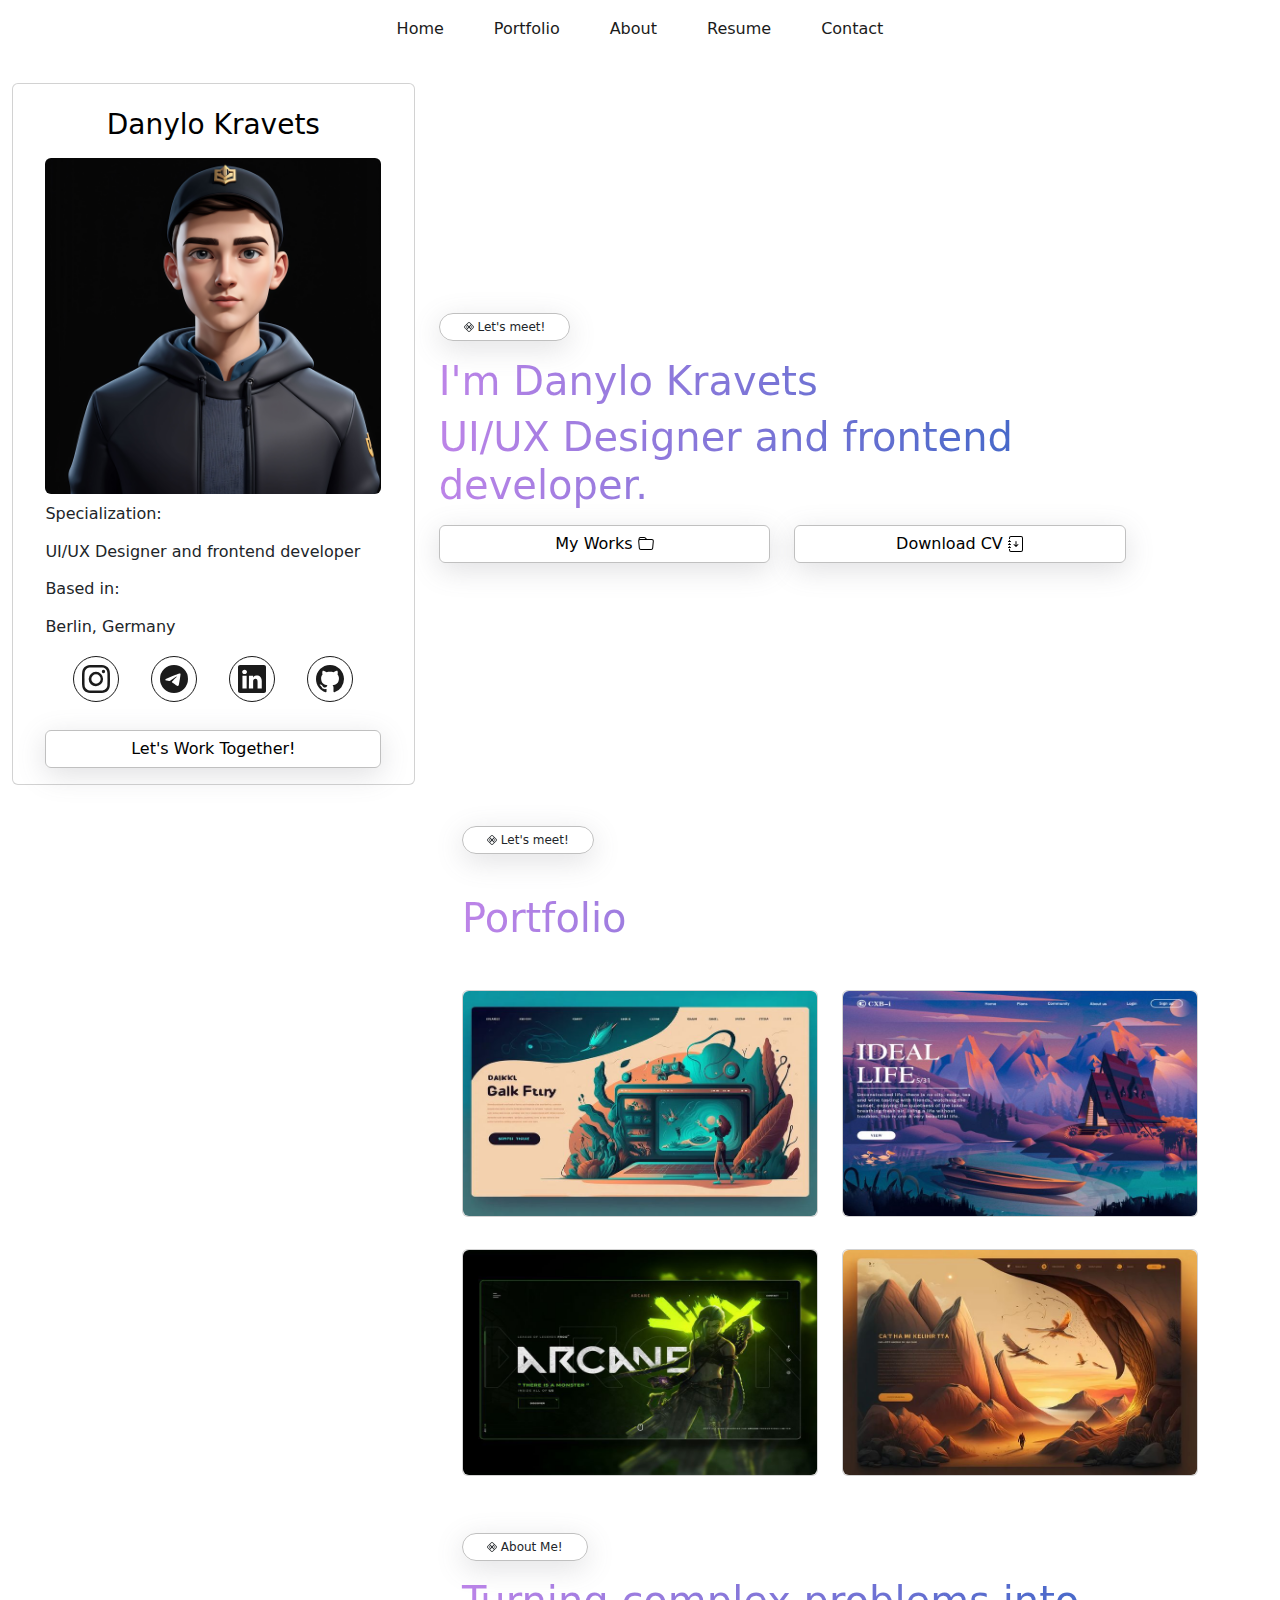
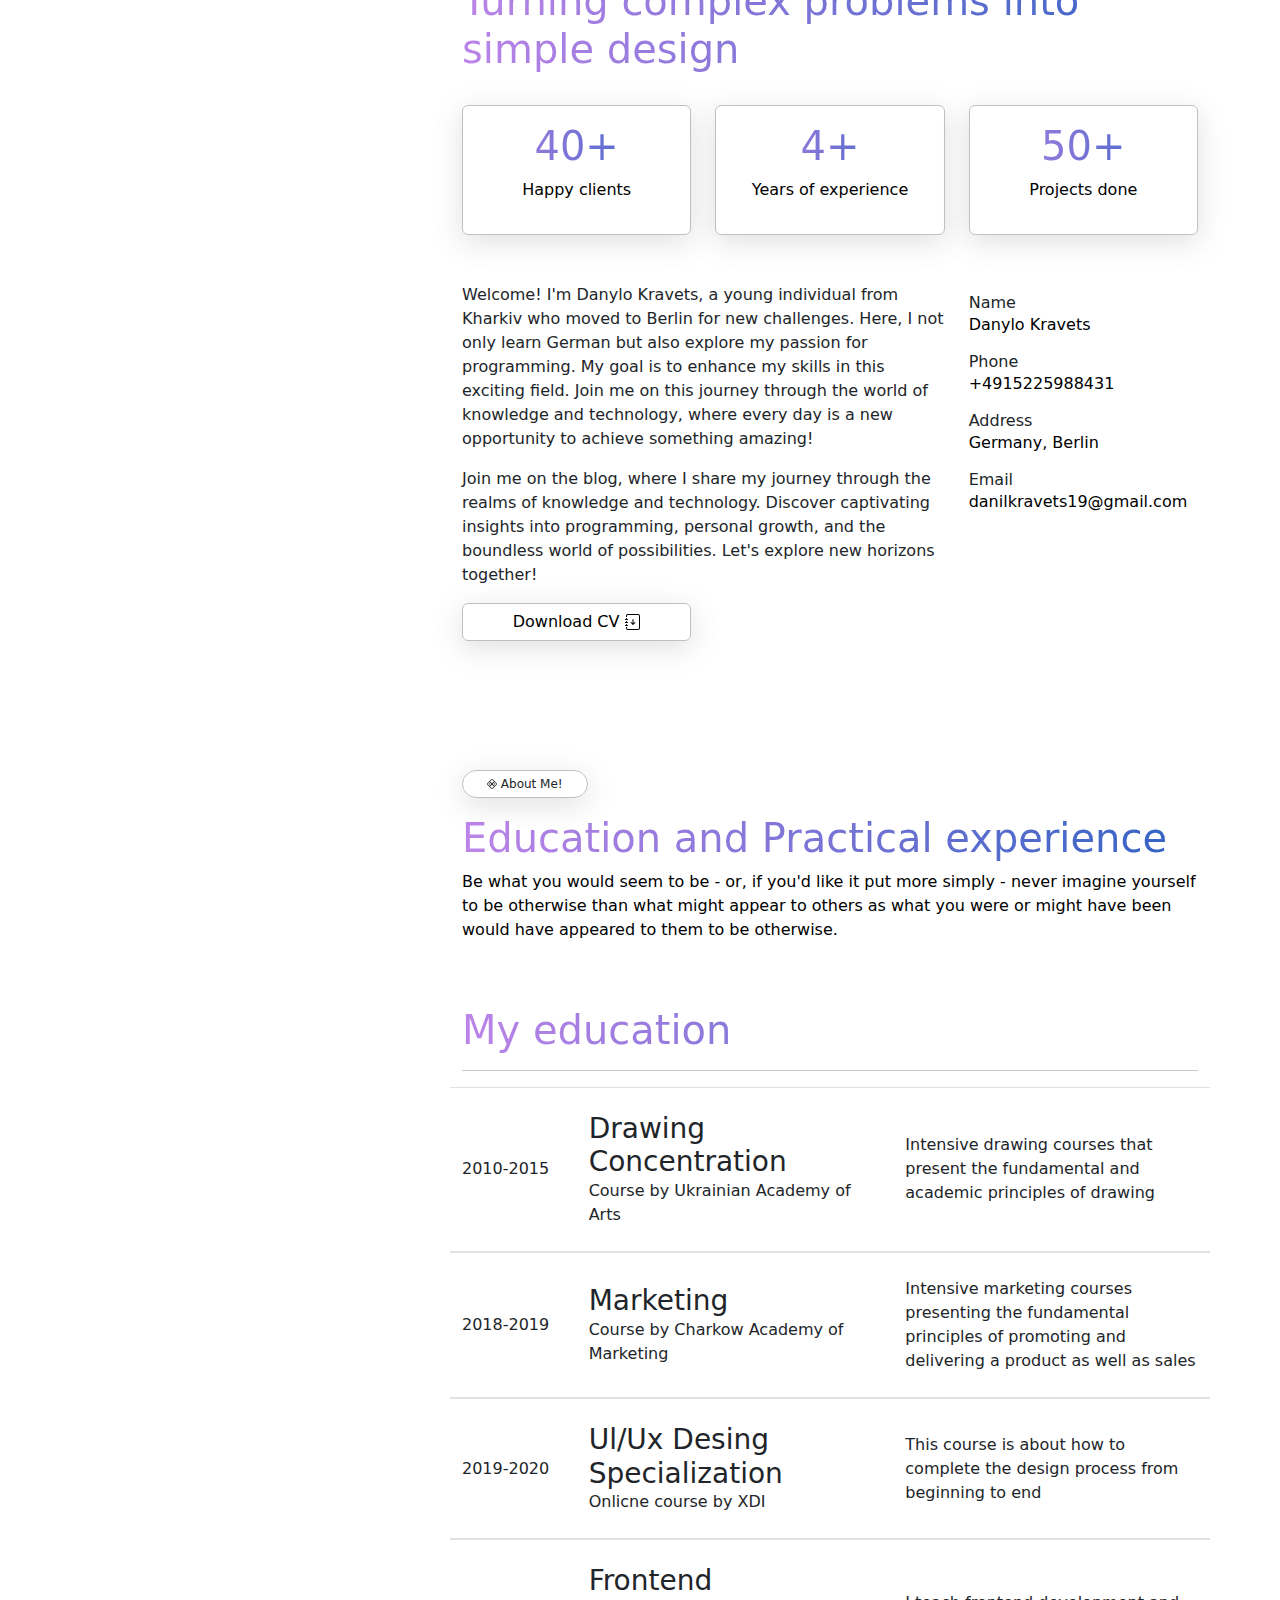
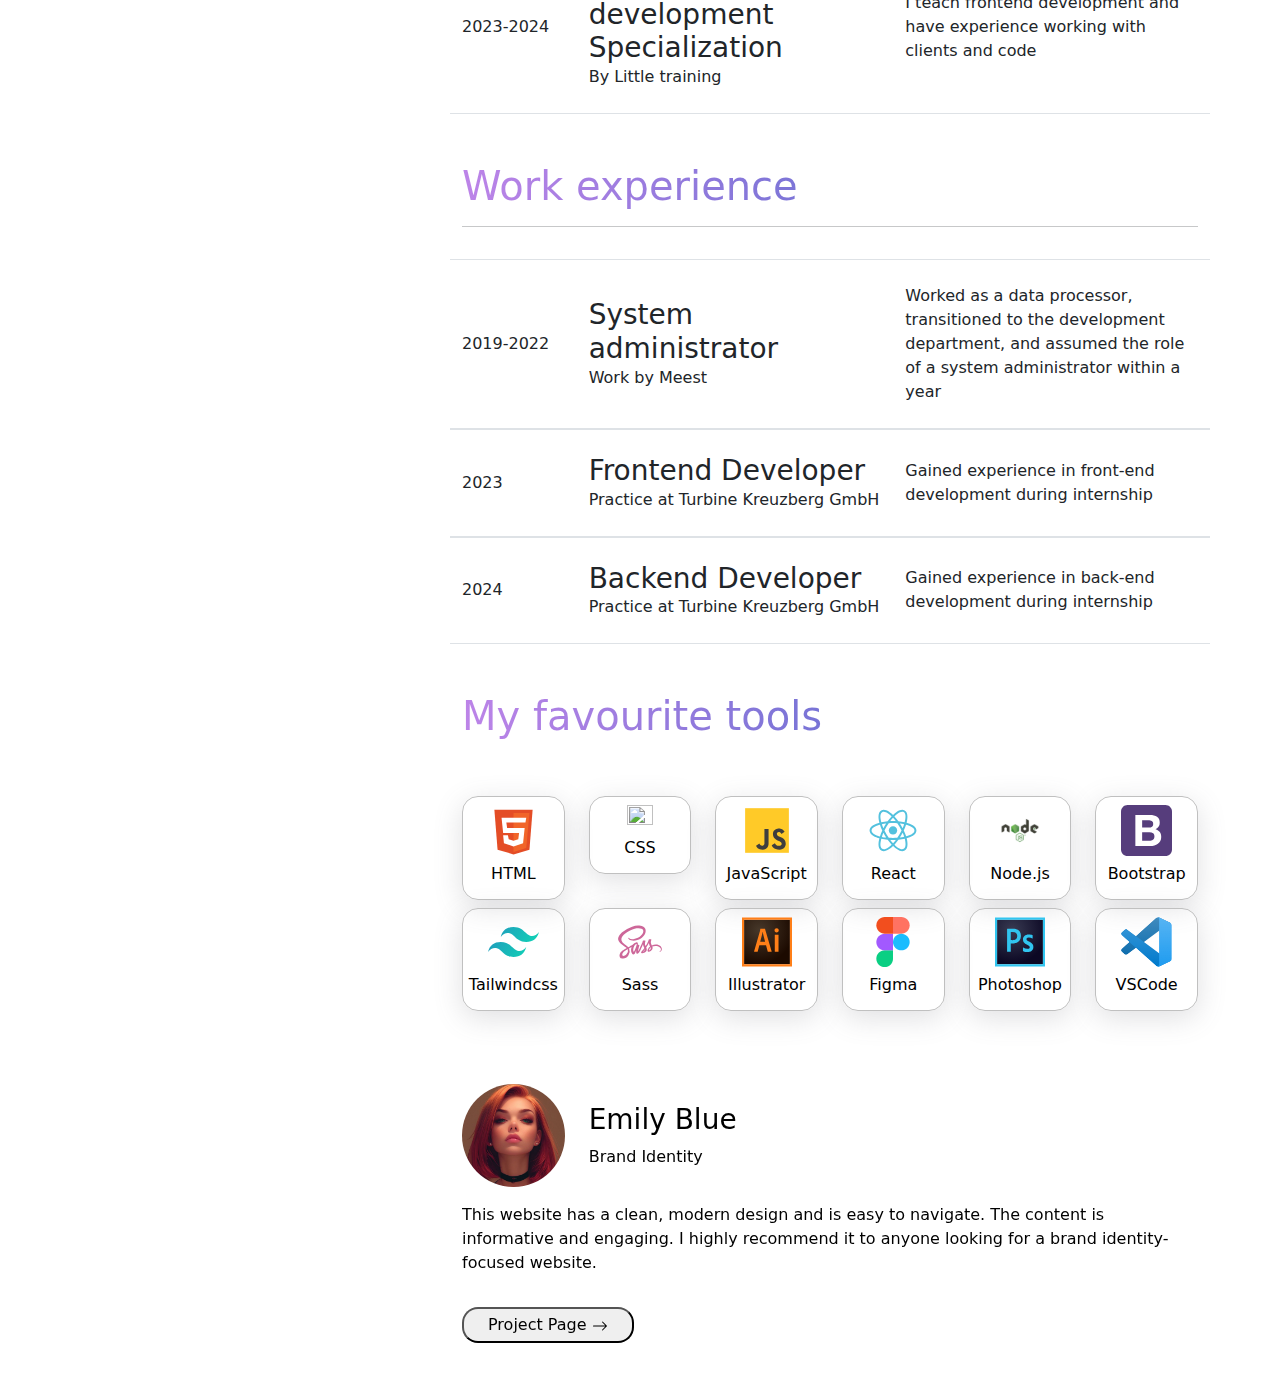
==== app/HTML/index.html @ 4490b318 "Create a comments" ====
<!DOCTYPE html>
<html lang="en">
  <head>
    <meta charset="UTF-8" />
    <meta name="viewport" content="width=device-width, initial-scale=1.0" />
    <!-- Bootstrap -->
    <link
      href="https://cdn.jsdelivr.net/npm/bootstrap@5.3.3/dist/css/bootstrap.min.css"
      rel="stylesheet"
      integrity="sha384-QWTKZyjpPEjISv5WaRU9OFeRpok6YctnYmDr5pNlyT2bRjXh0JMhjY6hW+ALEwIH"
      crossorigin="anonymous"
    />
    <!-- Style -->
    <link rel="stylesheet" href="../CSS/lightStyle.css" />
    <link rel="stylesheet" href="../CSS/index.css" />
    <title>Danil Kravets</title>
  </head>
  <body>
    <header class="header">
      <nav
        class="navbar navbar-expand-lg rounded"
        aria-label="Twelfth navbar example"
      >
        <div class="container-fluid">
          <button
            class="navbar-toggler"
            data-bs-toggle="collapse"
            data-bs-target="#navBarToggle"
            aria-expanded="false"
          >
            <span class="navbar-toggler-icon"></span>
          </button>

          <div
            class="collapse navbar-collapse justify-content-md-center"
            id="navBarToggle"
          >
            <ul class="navbar-nav">
              <li class="nav-item text-center mx-2 rounded-2 nav-items-style">
                <a class="nav-link mx-2" aria-current="page" href="#">Home</a>
              </li>
              <li class="nav-item text-center mx-2 rounded-2 nav-items-style">
                <a class="nav-link mx-2" aria-current="page" href="#"
                  >Portfolio</a
                >
              </li>
              <li class="nav-item text-center mx-2 rounded-2 nav-items-style">
                <a class="nav-link mx-2" aria-current="page" href="#">About </a>
              </li>
              <li class="nav-item text-center mx-2 rounded-2 nav-items-style">
                <a class="nav-link mx-2" aria-current="page" href="#">Resume</a>
              </li>
              <li class="nav-item text-center mx-2 rounded-2 nav-items-style">
                <a class="nav-link mx-2" aria-current="page" href="#"
                  >Contact</a
                >
              </li>
            </ul>
          </div>
        </div>
      </nav>
    </header>
    <main class="main">
      <section id="home" class="home">
        <div class="container-fluid">
          <div
            class="row justify-content-lg-end justify-content-md-center align-items-center"
          >
            <div class="col-lg-4 col-lg-4 col-sm-12">
              <!-- Card Info  -->
              <div class="card">
                <div class="card-body">
                  <div class="row justify-content-center">
                    <div class="col-10 my-2">
                      <h3 class="text-color text-center">Danylo Kravets</h3>
                    </div>
                  </div>
                  <div class="row justify-content-center">
                    <div class="col-11">
                      <img
                        src="/assets/img/my-avatar1.png"
                        class="img-fluid rounded-2"
                        alt=""
                      />
                    </div>
                  </div>
                  <div class="row justify-content-center my-2">
                    <div class="col-11">
                      <p class="text-start">Specialization:</p>
                      <h6 class="text-start">
                        UI/UX Designer and frontend developer
                      </h6>
                    </div>
                  </div>
                  <div class="row justify-content-center my-2">
                    <div class="col-11">
                      <p class="text-start">Based in:</p>
                      <h6 class="text-start">Berlin, Germany</h6>
                    </div>
                  </div>
                  <div class="row justify-content-center my-2">
                    <div class="col-11">
                      <!-- Icons links -->
                      <div class="row justify-content-evenly">
                        <form class="d-flex justify-content-evenly">
                          <a
                            href="#instagram"
                            class="icon-btn rounded-circle p-2 m-1"
                            ><svg
                              xmlns="http://www.w3.org/2000/svg"
                              width="28"
                              height="28"
                              fill=""
                              class="bi bi-instagram"
                              viewBox="0 0 16 16"
                            >
                              <path
                                d="M8 0C5.829 0 5.556.01 4.703.048 3.85.088 3.269.222 2.76.42a3.9 3.9 0 0 0-1.417.923A3.9 3.9 0 0 0 .42 2.76C.222 3.268.087 3.85.048 4.7.01 5.555 0 5.827 0 8.001c0 2.172.01 2.444.048 3.297.04.852.174 1.433.372 1.942.205.526.478.972.923 1.417.444.445.89.719 1.416.923.51.198 1.09.333 1.942.372C5.555 15.99 5.827 16 8 16s2.444-.01 3.298-.048c.851-.04 1.434-.174 1.943-.372a3.9 3.9 0 0 0 1.416-.923c.445-.445.718-.891.923-1.417.197-.509.332-1.09.372-1.942C15.99 10.445 16 10.173 16 8s-.01-2.445-.048-3.299c-.04-.851-.175-1.433-.372-1.941a3.9 3.9 0 0 0-.923-1.417A3.9 3.9 0 0 0 13.24.42c-.51-.198-1.092-.333-1.943-.372C10.443.01 10.172 0 7.998 0zm-.717 1.442h.718c2.136 0 2.389.007 3.232.046.78.035 1.204.166 1.486.275.373.145.64.319.92.599s.453.546.598.92c.11.281.24.705.275 1.485.039.843.047 1.096.047 3.231s-.008 2.389-.047 3.232c-.035.78-.166 1.203-.275 1.485a2.5 2.5 0 0 1-.599.919c-.28.28-.546.453-.92.598-.28.11-.704.24-1.485.276-.843.038-1.096.047-3.232.047s-2.39-.009-3.233-.047c-.78-.036-1.203-.166-1.485-.276a2.5 2.5 0 0 1-.92-.598 2.5 2.5 0 0 1-.6-.92c-.109-.281-.24-.705-.275-1.485-.038-.843-.046-1.096-.046-3.233s.008-2.388.046-3.231c.036-.78.166-1.204.276-1.486.145-.373.319-.64.599-.92s.546-.453.92-.598c.282-.11.705-.24 1.485-.276.738-.034 1.024-.044 2.515-.045zm4.988 1.328a.96.96 0 1 0 0 1.92.96.96 0 0 0 0-1.92m-4.27 1.122a4.109 4.109 0 1 0 0 8.217 4.109 4.109 0 0 0 0-8.217m0 1.441a2.667 2.667 0 1 1 0 5.334 2.667 2.667 0 0 1 0-5.334"
                              ></path></svg></a
                          ><a
                            href="#instagram"
                            class="icon-btn rounded-circle p-2 m-1"
                            ><svg
                              xmlns="http://www.w3.org/2000/svg"
                              width="28"
                              height="28"
                              fill=""
                              class="bi bi-telegram"
                              viewBox="0 0 16 16"
                            >
                              <path
                                d="M16 8A8 8 0 1 1 0 8a8 8 0 0 1 16 0M8.287 5.906q-1.168.486-4.666 2.01-.567.225-.595.442c-.03.243.275.339.69.47l.175.055c.408.133.958.288 1.243.294q.39.01.868-.32 3.269-2.206 3.374-2.23c.05-.012.12-.026.166.016s.042.12.037.141c-.03.129-1.227 1.241-1.846 1.817-.193.18-.33.307-.358.336a8 8 0 0 1-.188.186c-.38.366-.664.64.015 1.088.327.216.589.393.85.571.284.194.568.387.936.629q.14.092.27.187c.331.236.63.448.997.414.214-.02.435-.22.547-.82.265-1.417.786-4.486.906-5.751a1.4 1.4 0 0 0-.013-.315.34.34 0 0 0-.114-.217.53.53 0 0 0-.31-.093c-.3.005-.763.166-2.984 1.09"
                              ></path></svg></a
                          ><a
                            href="#instagram"
                            class="icon-btn rounded-circle p-2 m-1"
                            ><svg
                              xmlns="http://www.w3.org/2000/svg"
                              width="28"
                              height="28"
                              fill=""
                              class="bi bi-linkedin"
                              viewBox="0 0 16 16"
                            >
                              <path
                                d="M0 1.146C0 .513.526 0 1.175 0h13.65C15.474 0 16 .513 16 1.146v13.708c0 .633-.526 1.146-1.175 1.146H1.175C.526 16 0 15.487 0 14.854zm4.943 12.248V6.169H2.542v7.225zm-1.2-8.212c.837 0 1.358-.554 1.358-1.248-.015-.709-.52-1.248-1.342-1.248S2.4 3.226 2.4 3.934c0 .694.521 1.248 1.327 1.248zm4.908 8.212V9.359c0-.216.016-.432.08-.586.173-.431.568-.878 1.232-.878.869 0 1.216.662 1.216 1.634v3.865h2.401V9.25c0-2.22-1.184-3.252-2.764-3.252-1.274 0-1.845.7-2.165 1.193v.025h-.016l.016-.025V6.169h-2.4c.03.678 0 7.225 0 7.225z"
                              ></path></svg></a
                          ><a
                            href="#instagram"
                            class="icon-btn rounded-circle p-2 m-1"
                            ><svg
                              xmlns="http://www.w3.org/2000/svg"
                              width="28"
                              height="28"
                              fill=""
                              class="bi bi-github"
                              viewBox="0 0 16 16"
                            >
                              <path
                                d="M8 0C3.58 0 0 3.58 0 8c0 3.54 2.29 6.53 5.47 7.59.4.07.55-.17.55-.38 0-.19-.01-.82-.01-1.49-2.01.37-2.53-.49-2.69-.94-.09-.23-.48-.94-.82-1.13-.28-.15-.68-.52-.01-.53.63-.01 1.08.58 1.23.82.72 1.21 1.87.87 2.33.66.07-.52.28-.87.51-1.07-1.78-.2-3.64-.89-3.64-3.95 0-.87.31-1.59.82-2.15-.08-.2-.36-1.02.08-2.12 0 0 .67-.21 2.2.82.64-.18 1.32-.27 2-.27s1.36.09 2 .27c1.53-1.04 2.2-.82 2.2-.82.44 1.1.16 1.92.08 2.12.51.56.82 1.27.82 2.15 0 3.07-1.87 3.75-3.65 3.95.29.25.54.73.54 1.48 0 1.07-.01 1.93-.01 2.2 0 .21.15.46.55.38A8.01 8.01 0 0 0 16 8c0-4.42-3.58-8-8-8"
                              ></path>
                            </svg>
                          </a>
                        </form>
                      </div>
                    </div>
                  </div>
                  <div class="row justify-content-center mt-4">
                    <div class="col-11">
                      <button class="btn btn-style w-100">
                        Let's Work Together!
                      </button>
                    </div>
                  </div>
                </div>
              </div>
            </div>
            <div class="col-lg-8 col-md-8 col-sm-12 my-4">
              <div class="row justify-content-start">
                <div class="col-lg-3 col-md-5">
                  <button class="nav-button-content px-4 py-1 my-3 rounded-4">
                    <svg
                      xmlns="http://www.w3.org/2000/svg"
                      width="10"
                      height="10"
                      fill="currentColor"
                      class="bi bi-sign-railroad"
                      viewBox="0 0 16 16"
                    >
                      <path
                        d="M11.303 6.584h1.064c.592 0 .936.334.936.844a.79.79 0 0 1-.485.748l.536 1.074h-.59l-.467-.994h-.473v.994h-.521zm.521.414v.861h.46c.292 0 .474-.14.474-.421 0-.286-.188-.44-.467-.44zm-8.771-.414h1.064c.592 0 .936.334.936.844 0 .39-.242.654-.485.748l.536 1.074h-.59l-.467-.994h-.473v.994h-.521zm.521.414v.861h.46c.292 0 .474-.14.474-.421 0-.286-.188-.44-.467-.44z"
                      ></path>
                      <path
                        d="M6.95.435c.58-.58 1.52-.58 2.1 0l6.515 6.516c.58.58.58 1.519 0 2.098L9.05 15.565c-.58.58-1.519.58-2.098 0L.435 9.05a1.48 1.48 0 0 1 0-2.098zm1.4.7a.495.495 0 0 0-.7 0L4.923 3.861 8 6.939l3.078-3.077L8.35 1.134Zm3.788 3.788L9.061 8l3.077 3.078 2.728-2.728a.495.495 0 0 0 0-.7zm-1.06 7.215L8 9.061l-3.077 3.077 2.727 2.728a.495.495 0 0 0 .7 0zm-7.216-1.06L6.939 8 3.862 4.923 1.134 7.65a.495.495 0 0 0 0 .7z"
                      ></path>
                    </svg>
                    Let's meet!
                  </button>
                </div>
              </div>
              <!-- Text and button controller -->
              <div
                class="row justify-content-lg-start justify-content-md-end justify-content-sm-center"
              >
                <div class="col-10">
                  <h1 class="title-text">I'm Danylo Kravets</h1>
                  <h1 class="title-text">
                    UI/UX Designer and frontend developer.
                  </h1>
                </div>
              </div>
              <div
                class="row d-flex justify-content-lg-start justify-content-md-end justify-content-sm-center"
              >
                <div class="col-lg-5 col-md-6 col-sm-12 my-2">
                  <button class="btn btn-style w-100">
                    My Works
                    <svg
                      xmlns="http://www.w3.org/2000/svg"
                      width="16"
                      height="16"
                      fill="currentColor"
                      class="bi bi-folder"
                      viewBox="0 0 16 16"
                    >
                      <path
                        d="M.54 3.87.5 3a2 2 0 0 1 2-2h3.672a2 2 0 0 1 1.414.586l.828.828A2 2 0 0 0 9.828 3h3.982a2 2 0 0 1 1.992 2.181l-.637 7A2 2 0 0 1 13.174 14H2.826a2 2 0 0 1-1.991-1.819l-.637-7a2 2 0 0 1 .342-1.31zM2.19 4a1 1 0 0 0-.996 1.09l.637 7a1 1 0 0 0 .995.91h10.348a1 1 0 0 0 .995-.91l.637-7A1 1 0 0 0 13.81 4zm4.69-1.707A1 1 0 0 0 6.172 2H2.5a1 1 0 0 0-1 .981l.006.139q.323-.119.684-.12h5.396z"
                      />
                    </svg>
                  </button>
                </div>
                <div class="col-lg-5 col-md-6 col-sm-12 my-2">
                  <button class="btn btn-style w-100">
                    Download CV
                    <svg
                      xmlns="http://www.w3.org/2000/svg"
                      width="16"
                      height="16"
                      fill="currentColor"
                      class="bi bi-journal-arrow-down"
                      viewBox="0 0 16 16"
                    >
                      <path
                        fill-rule="evenodd"
                        d="M8 5a.5.5 0 0 1 .5.5v3.793l1.146-1.147a.5.5 0 0 1 .708.708l-2 2a.5.5 0 0 1-.708 0l-2-2a.5.5 0 1 1 .708-.708L7.5 9.293V5.5A.5.5 0 0 1 8 5"
                      />
                      <path
                        d="M3 0h10a2 2 0 0 1 2 2v12a2 2 0 0 1-2 2H3a2 2 0 0 1-2-2v-1h1v1a1 1 0 0 0 1 1h10a1 1 0 0 0 1-1V2a1 1 0 0 0-1-1H3a1 1 0 0 0-1 1v1H1V2a2 2 0 0 1 2-2"
                      />
                      <path
                        d="M1 5v-.5a.5.5 0 0 1 1 0V5h.5a.5.5 0 0 1 0 1h-2a.5.5 0 0 1 0-1zm0 3v-.5a.5.5 0 0 1 1 0V8h.5a.5.5 0 0 1 0 1h-2a.5.5 0 0 1 0-1zm0 3v-.5a.5.5 0 0 1 1 0v.5h.5a.5.5 0 0 1 0 1h-2a.5.5 0 0 1 0-1z"
                      />
                    </svg>
                  </button>
                </div>
              </div>
            </div>
          </div>
        </div>
      </section>
      <section class="portfolio">
        <div class="container">
          <div class="row my-4 justify-content-end">
            <div class="col-lg-8 col-md-12">
              <button class="nav-button-content px-4 py-1 my-3 rounded-4">
                <svg
                  xmlns="http://www.w3.org/2000/svg"
                  width="10"
                  height="10"
                  fill="currentColor"
                  class="bi bi-sign-railroad"
                  viewBox="0 0 16 16"
                >
                  <path
                    d="M11.303 6.584h1.064c.592 0 .936.334.936.844a.79.79 0 0 1-.485.748l.536 1.074h-.59l-.467-.994h-.473v.994h-.521zm.521.414v.861h.46c.292 0 .474-.14.474-.421 0-.286-.188-.44-.467-.44zm-8.771-.414h1.064c.592 0 .936.334.936.844 0 .39-.242.654-.485.748l.536 1.074h-.59l-.467-.994h-.473v.994h-.521zm.521.414v.861h.46c.292 0 .474-.14.474-.421 0-.286-.188-.44-.467-.44z"
                  ></path>
                  <path
                    d="M6.95.435c.58-.58 1.52-.58 2.1 0l6.515 6.516c.58.58.58 1.519 0 2.098L9.05 15.565c-.58.58-1.519.58-2.098 0L.435 9.05a1.48 1.48 0 0 1 0-2.098zm1.4.7a.495.495 0 0 0-.7 0L4.923 3.861 8 6.939l3.078-3.077L8.35 1.134Zm3.788 3.788L9.061 8l3.077 3.078 2.728-2.728a.495.495 0 0 0 0-.7zm-1.06 7.215L8 9.061l-3.077 3.077 2.727 2.728a.495.495 0 0 0 .7 0zm-7.216-1.06L6.939 8 3.862 4.923 1.134 7.65a.495.495 0 0 0 0 .7z"
                  ></path>
                </svg>
                Let's meet!
              </button>
            </div>
          </div>
          <div class="row my-4 justify-content-end">
            <div class="col-lg-8 col-md-12">
              <h1 class="title-text text-start">Portfolio</h1>
            </div>
          </div>
          <div class="row justify-content-lg-end justify-content-md-center">
            <div class="col-lg-8 col-md-12">
              <!-- JS Array  -->
              <div class="cardArray" id="cardArray">
                <div class="row"></div>
              </div>
            </div>
          </div>
        </div>
      </section>
      <section id="about" class="about">
        <div class="container">
          <div class="row justify-content-lg-end justify-content-md-center">
            <div class="col-lg-8 col-md-12">
              <div class="row justify-content-start">
                <div class="col-12">
                  <button class="nav-button-content px-4 py-1 my-3 rounded-4">
                    <svg
                      xmlns="http://www.w3.org/2000/svg"
                      width="10"
                      height="10"
                      fill="currentColor"
                      class="bi bi-sign-railroad"
                      viewBox="0 0 16 16"
                    >
                      <path
                        d="M11.303 6.584h1.064c.592 0 .936.334.936.844a.79.79 0 0 1-.485.748l.536 1.074h-.59l-.467-.994h-.473v.994h-.521zm.521.414v.861h.46c.292 0 .474-.14.474-.421 0-.286-.188-.44-.467-.44zm-8.771-.414h1.064c.592 0 .936.334.936.844 0 .39-.242.654-.485.748l.536 1.074h-.59l-.467-.994h-.473v.994h-.521zm.521.414v.861h.46c.292 0 .474-.14.474-.421 0-.286-.188-.44-.467-.44z"
                      ></path>
                      <path
                        d="M6.95.435c.58-.58 1.52-.58 2.1 0l6.515 6.516c.58.58.58 1.519 0 2.098L9.05 15.565c-.58.58-1.519.58-2.098 0L.435 9.05a1.48 1.48 0 0 1 0-2.098zm1.4.7a.495.495 0 0 0-.7 0L4.923 3.861 8 6.939l3.078-3.077L8.35 1.134Zm3.788 3.788L9.061 8l3.077 3.078 2.728-2.728a.495.495 0 0 0 0-.7zm-1.06 7.215L8 9.061l-3.077 3.077 2.727 2.728a.495.495 0 0 0 .7 0zm-7.216-1.06L6.939 8 3.862 4.923 1.134 7.65a.495.495 0 0 0 0 .7z"
                      ></path>
                    </svg>
                    About Me!
                  </button>
                </div>
              </div>
              <div class="row justify-content-start">
                <h1 class="title-text">
                  Turning complex problems into simple design
                </h1>
              </div>
              <div class="row align-items-center justify-content-around my-4">
                <div class="col-4">
                  <div class="btn-style text-center py-3 rounded-2">
                    <div class="row">
                      <div class="col-12">
                        <h1 class="title-text">40+</h1>
                      </div>
                    </div>
                    <div class="row">
                      <div class="col-12">
                        <p>Happy clients</p>
                      </div>
                    </div>
                  </div>
                </div>
                <div class="col-4">
                  <div class="btn-style text-center py-3 rounded-2">
                    <div class="row">
                      <div class="col-12">
                        <h1 class="title-text YearsOfExperience"></h1>
                      </div>
                    </div>
                    <div class="row">
                      <div class="col-12">
                        <p>Years of experience</p>
                      </div>
                    </div>
                  </div>
                </div>
                <div class="col-4">
                  <div class="btn-style text-center py-3 rounded-2">
                    <div class="row">
                      <div class="col-12">
                        <h1 class="title-text">50+</h1>
                      </div>
                    </div>
                    <div class="row">
                      <div class="col-12">
                        <p>Projects done</p>
                      </div>
                    </div>
                  </div>
                </div>
              </div>
              <div class="row justify-content-center align-items-start my-5">
                <div class="col-lg-8 col-md-11">
                  <p>
                    Welcome! I'm Danylo Kravets, a young individual from Kharkiv
                    who moved to Berlin for new challenges. Here, I not only
                    learn German but also explore my passion for programming. My
                    goal is to enhance my skills in this exciting field. Join me
                    on this journey through the world of knowledge and
                    technology, where every day is a new opportunity to achieve
                    something amazing!
                  </p>
                  <p>
                    Join me on the blog, where I share my journey through the
                    realms of knowledge and technology. Discover captivating
                    insights into programming, personal growth, and the
                    boundless world of possibilities. Let's explore new horizons
                    together!
                  </p>
                  <div class="row my-3">
                    <div class="col-lg-6 col-md-8 col-sm-10">
                      <button class="btn btn-style w-100">
                        Download CV
                        <svg
                          xmlns="http://www.w3.org/2000/svg"
                          width="16"
                          height="16"
                          fill="currentColor"
                          class="bi bi-journal-arrow-down"
                          viewBox="0 0 16 16"
                        >
                          <path
                            fill-rule="evenodd"
                            d="M8 5a.5.5 0 0 1 .5.5v3.793l1.146-1.147a.5.5 0 0 1 .708.708l-2 2a.5.5 0 0 1-.708 0l-2-2a.5.5 0 1 1 .708-.708L7.5 9.293V5.5A.5.5 0 0 1 8 5"
                          />
                          <path
                            d="M3 0h10a2 2 0 0 1 2 2v12a2 2 0 0 1-2 2H3a2 2 0 0 1-2-2v-1h1v1a1 1 0 0 0 1 1h10a1 1 0 0 0 1-1V2a1 1 0 0 0-1-1H3a1 1 0 0 0-1 1v1H1V2a2 2 0 0 1 2-2"
                          />
                          <path
                            d="M1 5v-.5a.5.5 0 0 1 1 0V5h.5a.5.5 0 0 1 0 1h-2a.5.5 0 0 1 0-1zm0 3v-.5a.5.5 0 0 1 1 0V8h.5a.5.5 0 0 1 0 1h-2a.5.5 0 0 1 0-1zm0 3v-.5a.5.5 0 0 1 1 0v.5h.5a.5.5 0 0 1 0 1h-2a.5.5 0 0 1 0-1z"
                          />
                        </svg>
                      </button>
                    </div>
                  </div>
                </div>
                <div class="col-lg-4 col-md-10">
                  <div
                    class="row justify-content-lg-start justify-content-md-center"
                  >
                    <div class="col-12">
                      <div id="aboutGetDate" class="aboutGetDate"></div>
                    </div>
                  </div>
                </div>
              </div>
            </div>
          </div>
        </div>
      </section>
      <section id="resume">
        <div class="container">
          <div class="row justify-content-lg-end justify-content-md-center">
            <div class="col-lg-8 col-md-8 col-sm-12 my-4">
              <div class="row">
                <div class="col-12">
                  <button class="nav-button-content px-4 py-1 my-3 rounded-4">
                    <svg
                      xmlns="http://www.w3.org/2000/svg"
                      width="10"
                      height="10"
                      fill="currentColor"
                      class="bi bi-sign-railroad"
                      viewBox="0 0 16 16"
                    >
                      <path
                        d="M11.303 6.584h1.064c.592 0 .936.334.936.844a.79.79 0 0 1-.485.748l.536 1.074h-.59l-.467-.994h-.473v.994h-.521zm.521.414v.861h.46c.292 0 .474-.14.474-.421 0-.286-.188-.44-.467-.44zm-8.771-.414h1.064c.592 0 .936.334.936.844 0 .39-.242.654-.485.748l.536 1.074h-.59l-.467-.994h-.473v.994h-.521zm.521.414v.861h.46c.292 0 .474-.14.474-.421 0-.286-.188-.44-.467-.44z"
                      ></path>
                      <path
                        d="M6.95.435c.58-.58 1.52-.58 2.1 0l6.515 6.516c.58.58.58 1.519 0 2.098L9.05 15.565c-.58.58-1.519.58-2.098 0L.435 9.05a1.48 1.48 0 0 1 0-2.098zm1.4.7a.495.495 0 0 0-.7 0L4.923 3.861 8 6.939l3.078-3.077L8.35 1.134Zm3.788 3.788L9.061 8l3.077 3.078 2.728-2.728a.495.495 0 0 0 0-.7zm-1.06 7.215L8 9.061l-3.077 3.077 2.727 2.728a.495.495 0 0 0 .7 0zm-7.216-1.06L6.939 8 3.862 4.923 1.134 7.65a.495.495 0 0 0 0 .7z"
                      ></path>
                    </svg>
                    About Me!
                  </button>
                </div>
              </div>
              <div class="row">
                <div class="col-12">
                  <h1 class="title-text">Education and Practical experience</h1>
                </div>
              </div>
              <div class="row">
                <div class="col-12">
                  <p class="text-color">
                    Be what you would seem to be - or, if you'd like it put more
                    simply - never imagine yourself to be otherwise than what
                    might appear to others as what you were or might have been
                    would have appeared to them to be otherwise.
                  </p>
                </div>
              </div>
              <div class="row mt-5">
                <div class="col-12">
                  <h1 class="title-text">My education</h1>
                  <hr />
                </div>
              </div>
              <div class="addEducation"></div>
              <div class="row mt-5 mb-3">
                <div class="col-12">
                  <h1 class="title-text">Work experience</h1>
                  <hr />
                </div>
              </div>
              <div class="addWorkExperience"></div>
              <div class="row my-5">
                <div class="col-12">
                  <h1 class="title-text">My favourite tools</h1>
                </div>
              </div>
              <div class="MyFavoriteTools">
                <div class="row justify-content-center d-flex"></div>
              </div>
            </div>
          </div>
        </div>
      </section>
      <section class="comments">
        <div class="container-lg container-fluid">
          <div class="row justify-content-lg-end justify-content-md-center">
            <div class="col-lg-8 col-md-12">
              <div
                id="carouselExampleSlidesOnly"
                class="carousel slide"
                data-bs-ride="carousel"
              >
                <div class="carousel-inner">
                  <div class="carousel-item active">
                    <div
                      class="row my-3 align-items-center justify-content-start"
                    >
                      <div class="col-md-2 col-4">
                        <img
                          src="/assets/img/ComentsFoto10.jpeg"
                          class="rounded-circle img-fluid"
                        />
                      </div>
                      <div class="col-md-10 col-8">
                        <h3 class="text-color">Emily Blue</h3>
                        <p class="text-color m-0">Brand Identity</p>
                      </div>
                    </div>
                    <div class="row my-3 justify-content-start">
                      <div class="col">
                        <p class="text-color">
                          This website has a clean, modern design and is easy to
                          navigate. The content is informative and engaging. I
                          highly recommend it to anyone looking for a brand
                          identity-focused website.
                        </p>
                      </div>
                    </div>
                    <div class="row my-3 justify-content-start">
                      <div class="col">
                        <button class="rounded-4 px-4 py-1">
                          Project Page
                          <svg
                            xmlns="http://www.w3.org/2000/svg"
                            width="16"
                            height="16"
                            fill="currentColor"
                            class="bi bi-arrow-right"
                            viewBox="0 0 16 16"
                          >
                            <path
                              fill-rule="evenodd"
                              d="M1 8a.5.5 0 0 1 .5-.5h11.793l-3.147-3.146a.5.5 0 0 1 .708-.708l4 4a.5.5 0 0 1 0 .708l-4 4a.5.5 0 0 1-.708-.708L13.293 8.5H1.5A.5.5 0 0 1 1 8"
                            ></path>
                          </svg>
                        </button>
                      </div>
                    </div>
                  </div>
                  <div class="carouserComments"></div>
                </div>
              </div>
            </div>
          </div>
        </div>
      </section>
    </main>
    <footer class="footer"></footer>

    <!-- Bootstrap JavaScript -->
    <script
      src="https://cdn.jsdelivr.net/npm/@popperjs/core@2.11.8/dist/umd/popper.min.js"
      integrity="sha384-I7E8VVD/ismYTF4hNIPjVp/Zjvgyol6VFvRkX/vR+Vc4jQkC+hVqc2pM8ODewa9r"
      crossorigin="anonymous"
    ></script>
    <script
      src="https://cdn.jsdelivr.net/npm/bootstrap@5.3.3/dist/js/bootstrap.min.js"
      integrity="sha384-0pUGZvbkm6XF6gxjEnlmuGrJXVbNuzT9qBBavbLwCsOGabYfZo0T0to5eqruptLy"
      crossorigin="anonymous"
    ></script>
    <!-- JavaScript -->
    <script src="../JS/comments.js"></script>
    <script src="../JS/tools.js"></script>
    <script src="../JS/about.js"></script>
    <script src="../JS/education.js"></script>
    <script src="../JS/projectsArray.js"></script>
    <script src="../JS/index.js"></script>
  </body>
</html>
---- app/CSS/lightStyle.css ----
:root {
  /* Navbar */
  --nav-color: #1b1b1b;
  --nav-color-hover: #c0c0c0;
  --nav-color-activ: #000000;
  --nav-border-hover: #c0c0c0;
  /* Text */
  --text-color: #000000;
  --grei-color: #c0c0c0;
  /* Icons */
  --icon-border-color-hover: #bd84e8;
  --fill-color-hover: #bd84e8;
  --icon-border-color: #1b1b1b;
  --fill-color: #1b1b1b;
  /* Button */
  --button-border-color: #c0c0c0;
  --button-border-color-hover: #1b1b1b;
  --button-background-hover: #1b1b1b;
  --button-text-color-hover: #fff;
}

.nav-items-style {
  background: inherit !important;
  border: 1px solid #fff;
}

.nav-items-style:hover {
  color: var(--nav-color-hover) !important;
  background: inherit !important;
  border: var(--nav-border-hover) 1px solid;
}

.nav-items-style a {
  color: var(--nav-color) !important;
  transition: all 0.15s ease-in-out;
}

.title-text {
  background: linear-gradient(90deg, #bd84e8, #3063c3);
  -webkit-background-clip: text;
  -webkit-text-fill-color: transparent;
}

.text-color {
  color: var(--text-color);
}

.icon-btn {
  border: 1px solid var(--icon-border-color);
  fill: var(--fill-color);
  transition: all 0.45s ease-in-out;
}

.icon-btn:hover {
  border: 1px solid var(--icon-border-color-hover);
  fill: var(--fill-color-hover);
}

.btn-style {
  background: inherit;
  color: var(--text-color);
  border: 1px solid var(--button-border-color);
  box-shadow: rgba(100, 100, 111, 0.2) 0px 7px 29px 0px;
  transition: all 0.5s linear;
}

.btn-style:hover {
  background: var(--button-background-hover);
  color: var(--button-text-color-hover);
  border: 1px solid var(--button-border-color-hover);
  box-shadow: rgba(100, 100, 111, 0.2) 0px 7px 29px 0px;
}

.nav-button-content {
  background-color: initial;
  font-size: 12px;
  border: 1px solid #c0c0c0;
  box-shadow: rgba(100, 100, 111, 0.2) 0px 7px 29px 0px;
  color: var(--color) !important;
}

.projects-img-w {
  height: 225px;
}
---- app/CSS/index.css ----
section {
  margin: 25px 0;
}
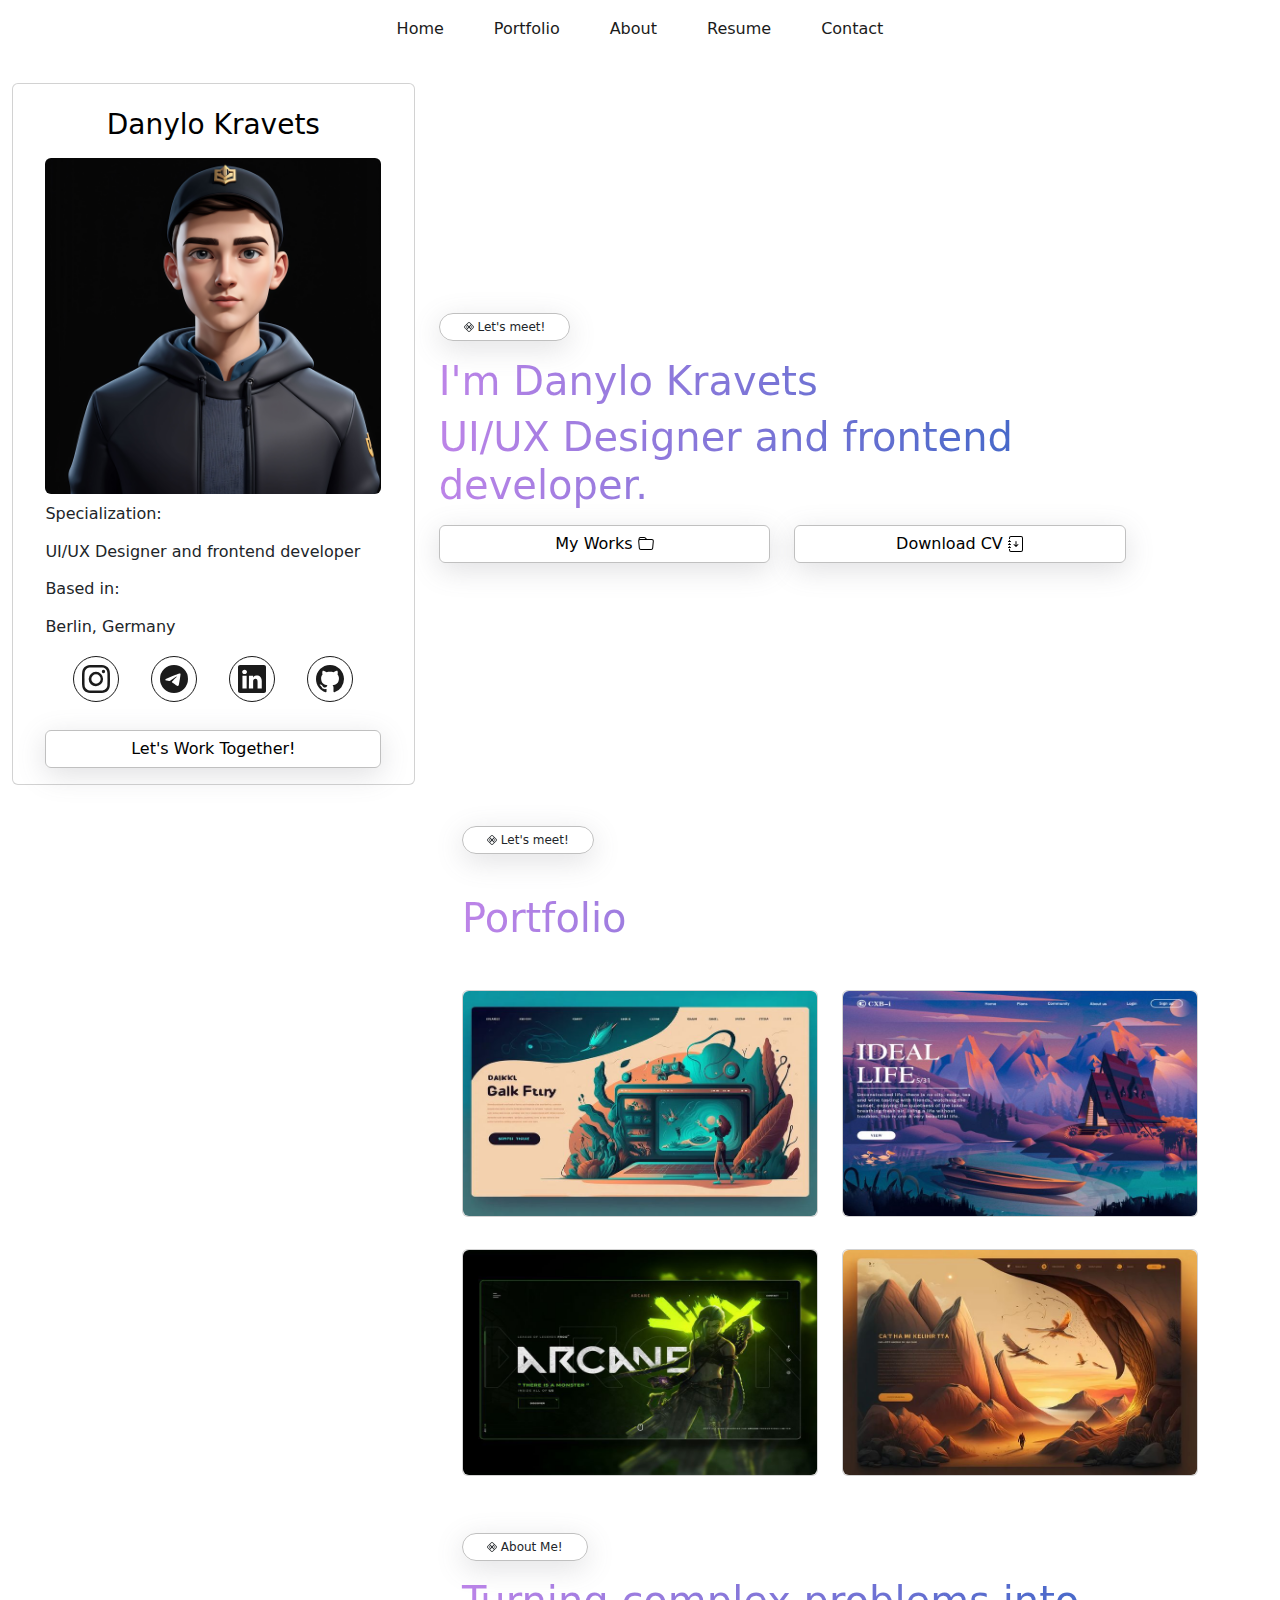
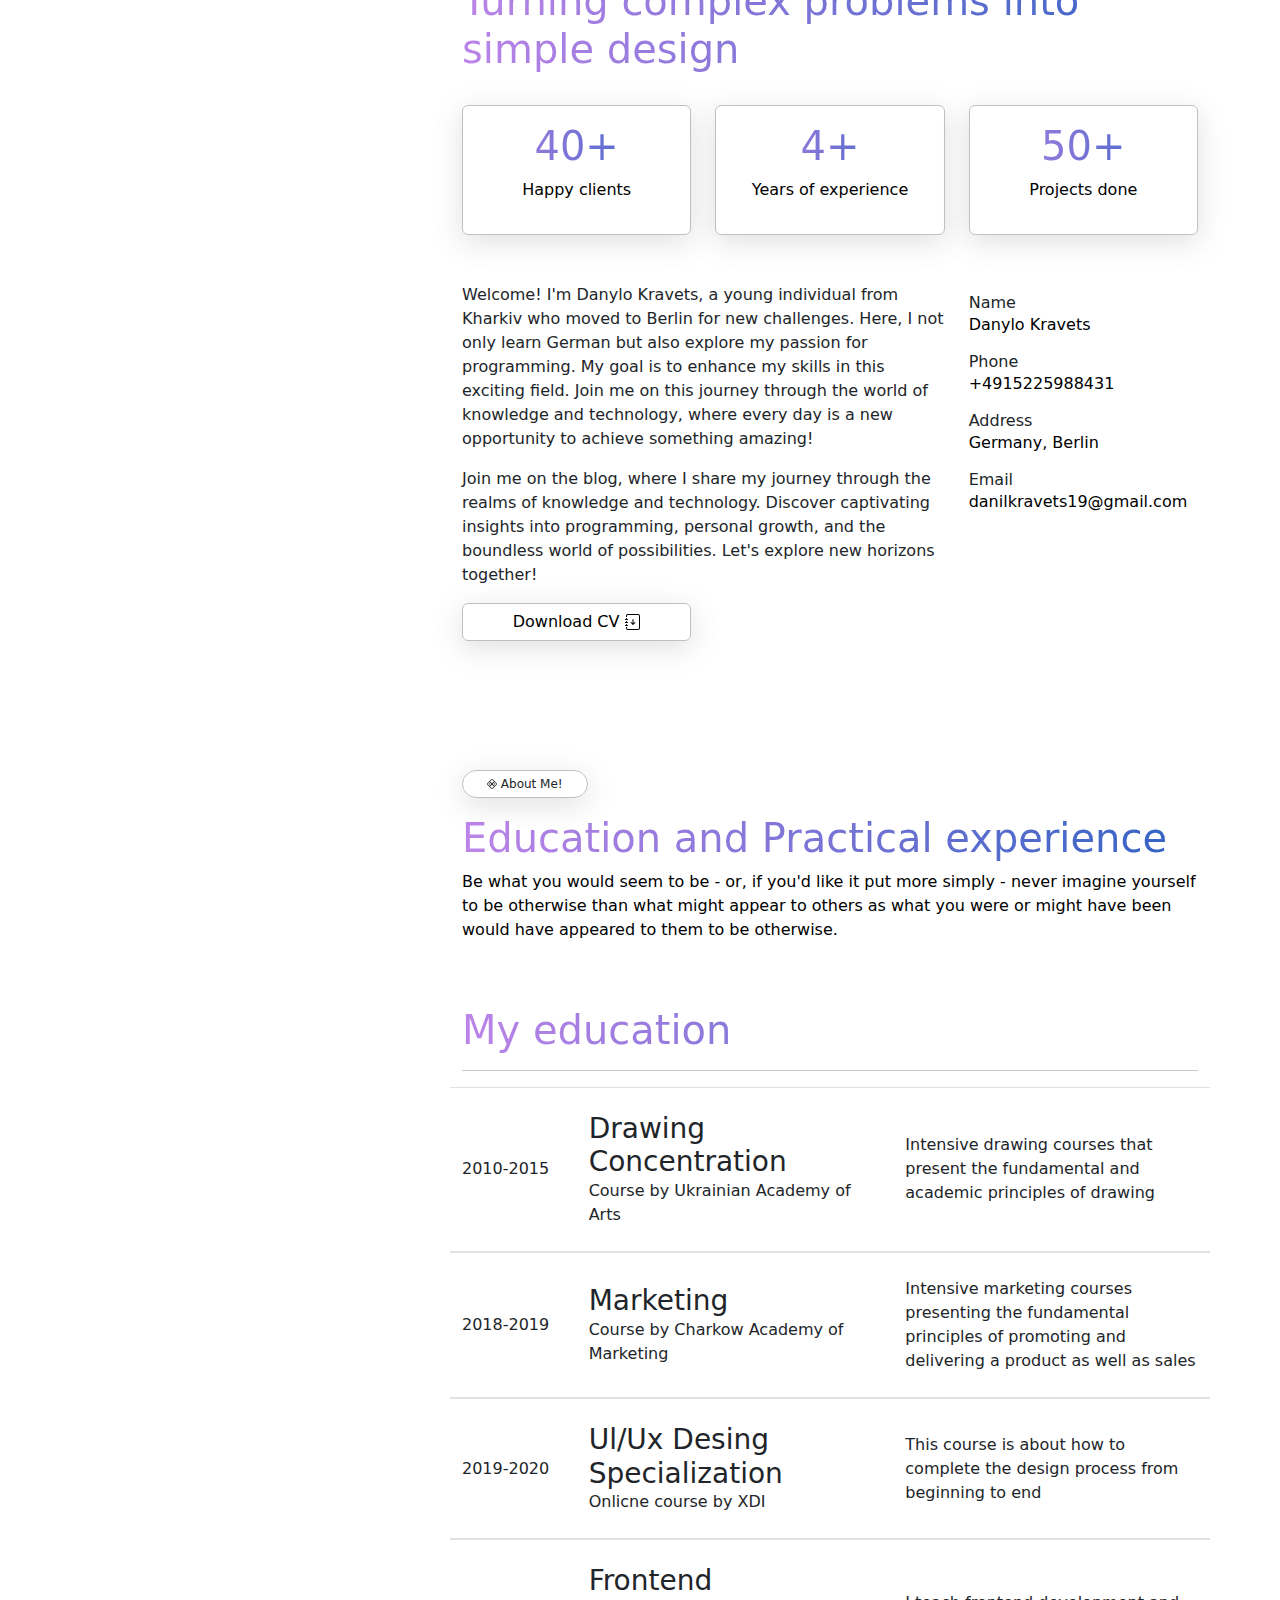
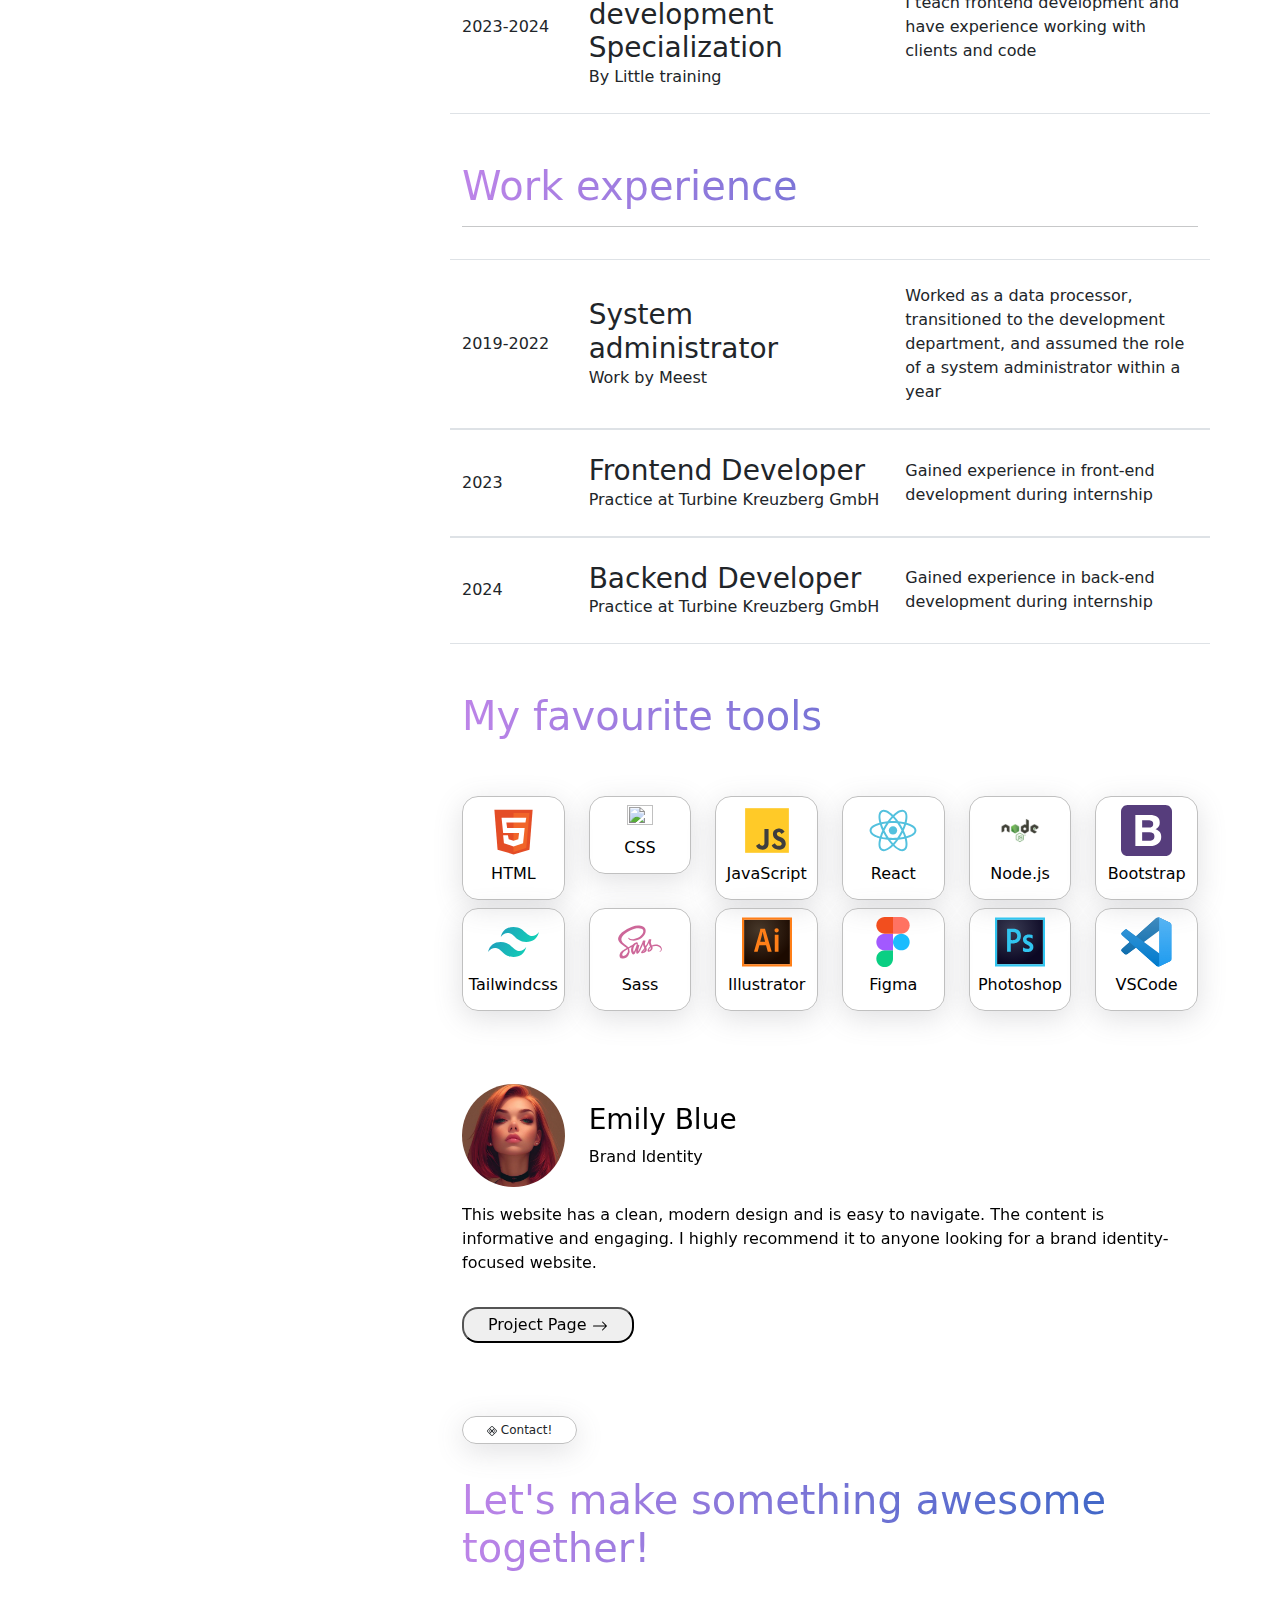
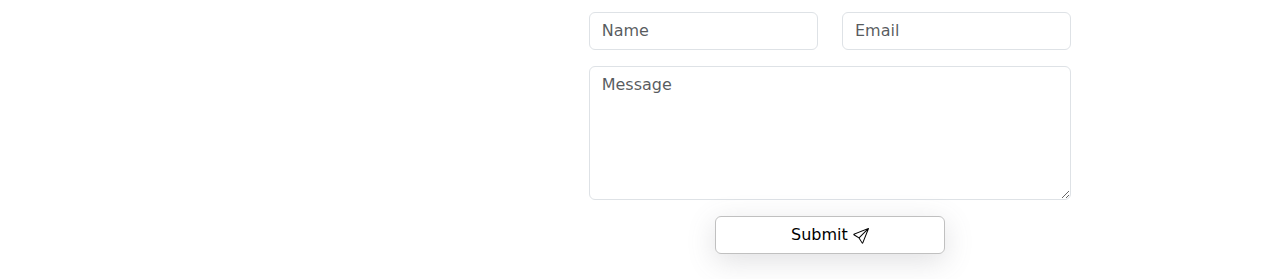
==== commit 46e92d1d: "Create a contact" ====
--- a/app/HTML/index.html
+++ b/app/HTML/index.html
@@ -561,6 +561,93 @@
           </div>
         </div>
       </section>
+      <section id="contact">
+        <div class="container">
+          <div class="row justify-content-lg-end justify-content-md-center">
+            <div class="col-lg-8 col-md-10 col-11">
+              <div class="row my-3">
+                <div class="col">
+                  <button class="nav-button-content px-4 py-1 my-3 rounded-4">
+                    <svg
+                      xmlns="http://www.w3.org/2000/svg"
+                      width="10"
+                      height="10"
+                      fill="currentColor"
+                      class="bi bi-sign-railroad"
+                      viewBox="0 0 16 16"
+                    >
+                      <path
+                        d="M11.303 6.584h1.064c.592 0 .936.334.936.844a.79.79 0 0 1-.485.748l.536 1.074h-.59l-.467-.994h-.473v.994h-.521zm.521.414v.861h.46c.292 0 .474-.14.474-.421 0-.286-.188-.44-.467-.44zm-8.771-.414h1.064c.592 0 .936.334.936.844 0 .39-.242.654-.485.748l.536 1.074h-.59l-.467-.994h-.473v.994h-.521zm.521.414v.861h.46c.292 0 .474-.14.474-.421 0-.286-.188-.44-.467-.44z"
+                      ></path>
+                      <path
+                        d="M6.95.435c.58-.58 1.52-.58 2.1 0l6.515 6.516c.58.58.58 1.519 0 2.098L9.05 15.565c-.58.58-1.519.58-2.098 0L.435 9.05a1.48 1.48 0 0 1 0-2.098zm1.4.7a.495.495 0 0 0-.7 0L4.923 3.861 8 6.939l3.078-3.077L8.35 1.134Zm3.788 3.788L9.061 8l3.077 3.078 2.728-2.728a.495.495 0 0 0 0-.7zm-1.06 7.215L8 9.061l-3.077 3.077 2.727 2.728a.495.495 0 0 0 .7 0zm-7.216-1.06L6.939 8 3.862 4.923 1.134 7.65a.495.495 0 0 0 0 .7z"
+                      ></path>
+                    </svg>
+                    Contact!
+                  </button>
+                </div>
+              </div>
+              <div class="row my-3">
+                <div class="col-12">
+                  <h1 class="title-text">
+                    Let's make something awesome together!
+                  </h1>
+                </div>
+              </div>
+              <div class="row justify-content-center">
+                <div class="col-lg-8 col-md-10 col-sm-11">
+                  <form action="#" method="post">
+                    <div class="row my-3">
+                      <div class="col-6">
+                        <input
+                          type="text"
+                          class="w-100 form-control"
+                          placeholder="Name"
+                        />
+                      </div>
+                      <div class="col-6">
+                        <input
+                          type="email"
+                          class="w-100 form-control"
+                          placeholder="Email"
+                        />
+                      </div>
+                    </div>
+                    <div class="row my-3">
+                      <div class="col-12">
+                        <textarea
+                          class="w-100 form-control"
+                          rows="5"
+                          placeholder="Message"
+                        ></textarea>
+                      </div>
+                    </div>
+                    <div class="row justify-content-center">
+                      <div class="col-lg-6 col-md-8 col-10">
+                        <button type="submit" class="btn w-100 btn-style">
+                          Submit
+                          <svg
+                            xmlns="http://www.w3.org/2000/svg"
+                            width="16"
+                            height="16"
+                            fill="currentColor"
+                            class="bi bi-send"
+                            viewBox="0 0 16 16"
+                          >
+                            <path
+                              d="M15.854.146a.5.5 0 0 1 .11.54l-5.819 14.547a.75.75 0 0 1-1.329.124l-3.178-4.995L.643 7.184a.75.75 0 0 1 .124-1.33L15.314.037a.5.5 0 0 1 .54.11ZM6.636 10.07l2.761 4.338L14.13 2.576zm6.787-8.201L1.591 6.602l4.339 2.76z"
+                            />
+                          </svg>
+                        </button>
+                      </div>
+                    </div>
+                  </form>
+                </div>
+              </div>
+            </div>
+          </div>
+        </div>
+      </section>
     </main>
     <footer class="footer"></footer>
 
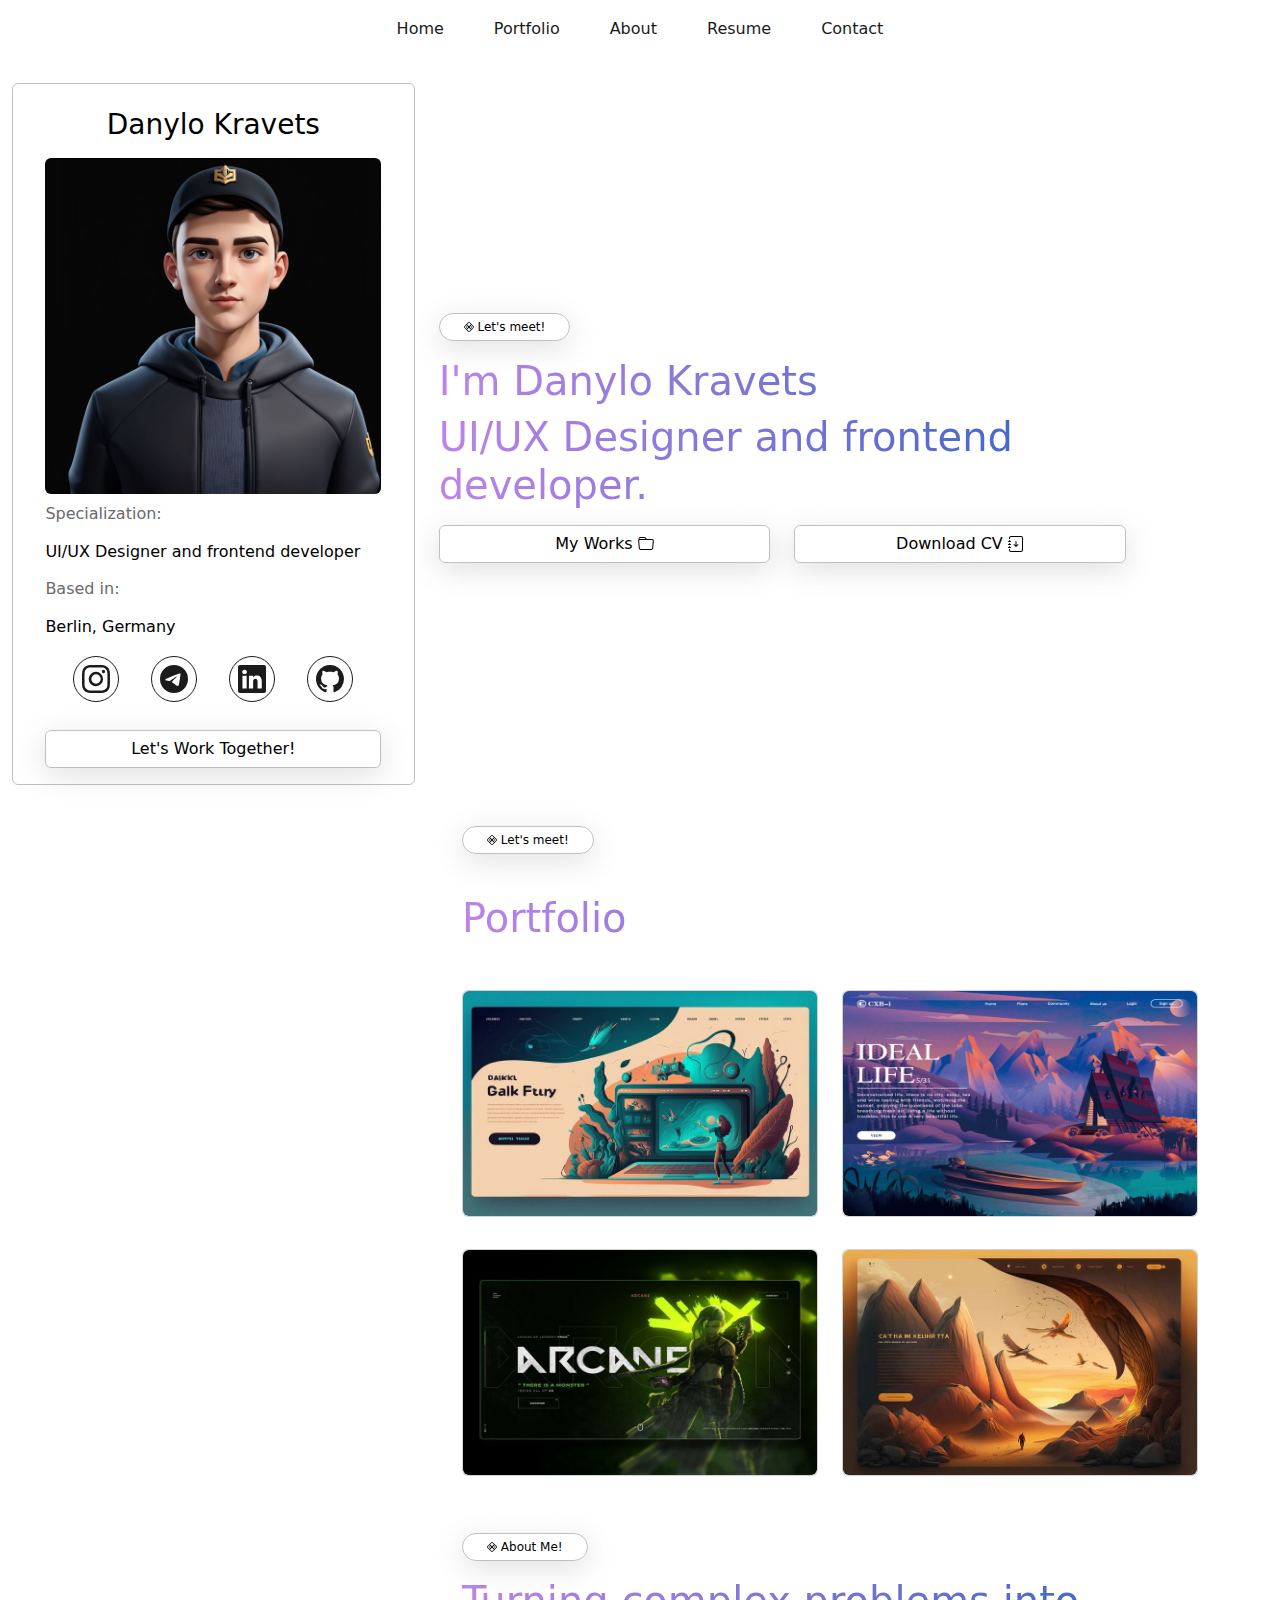
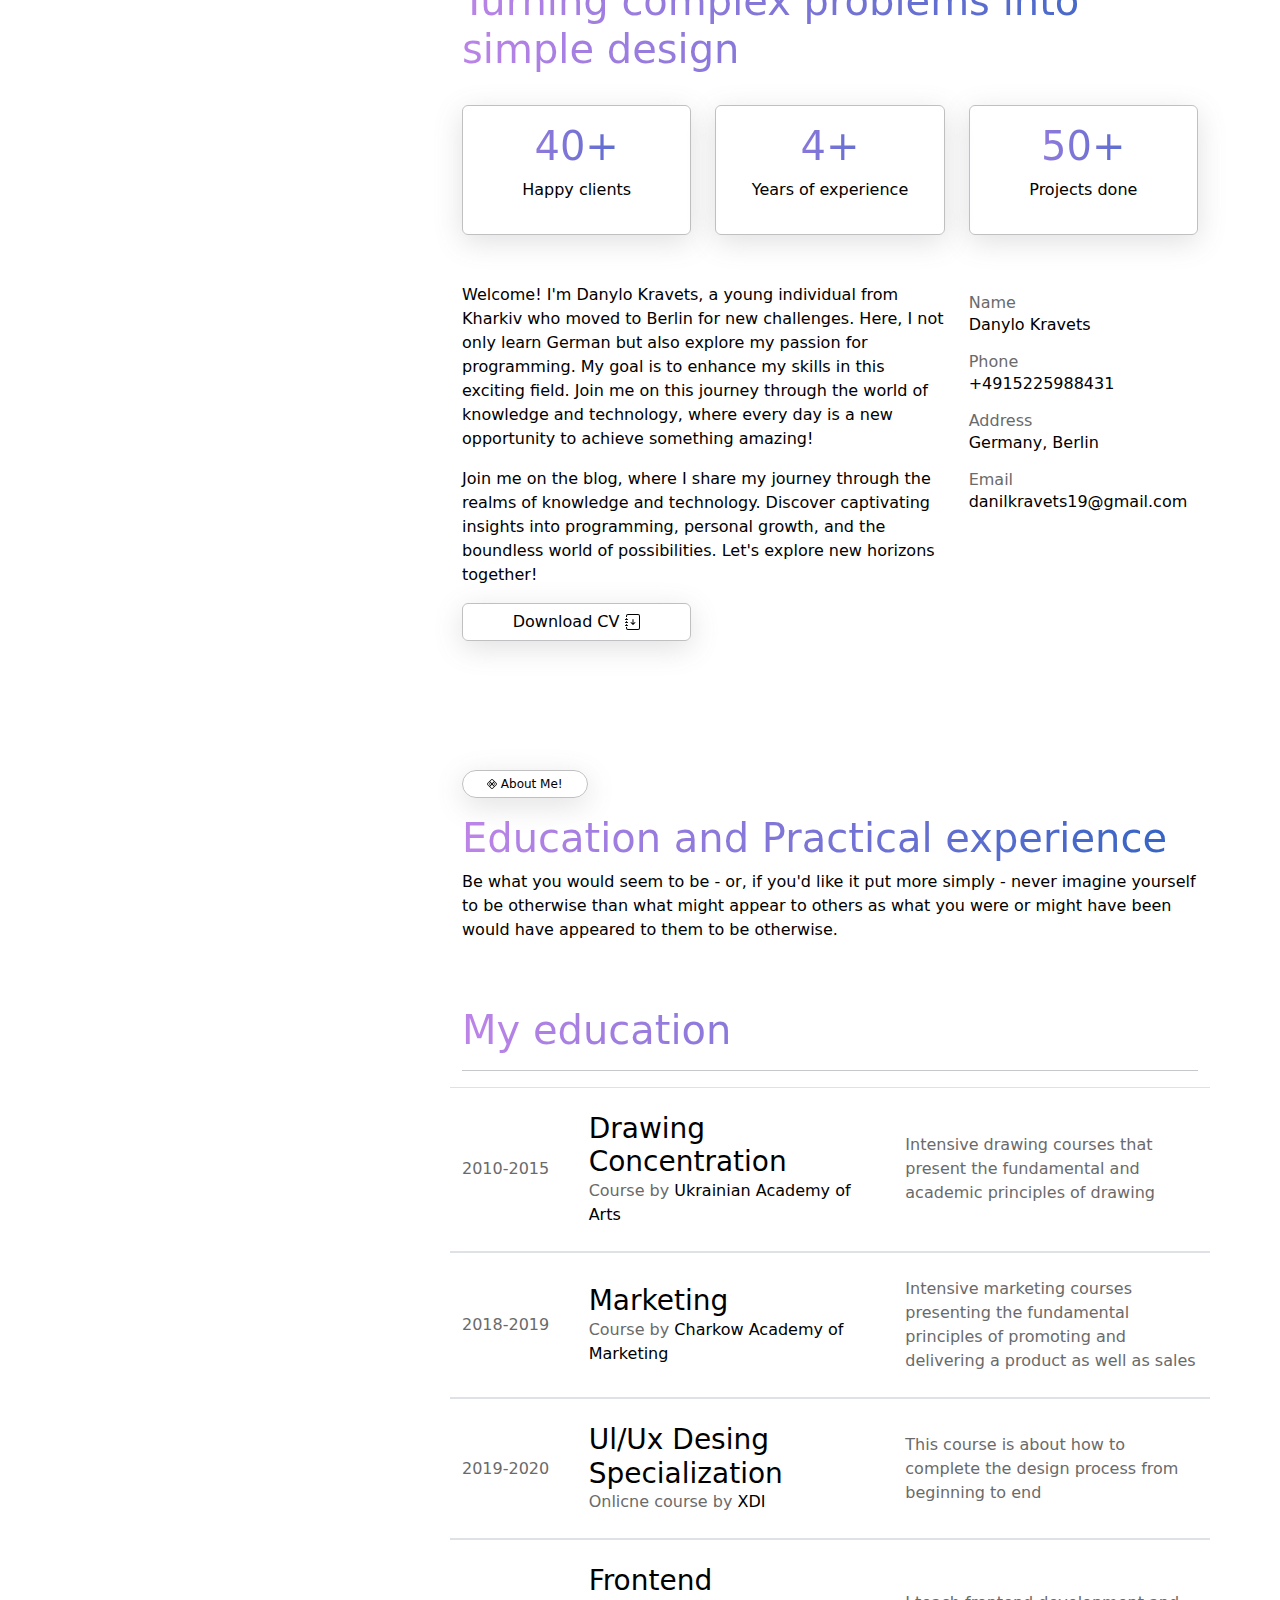
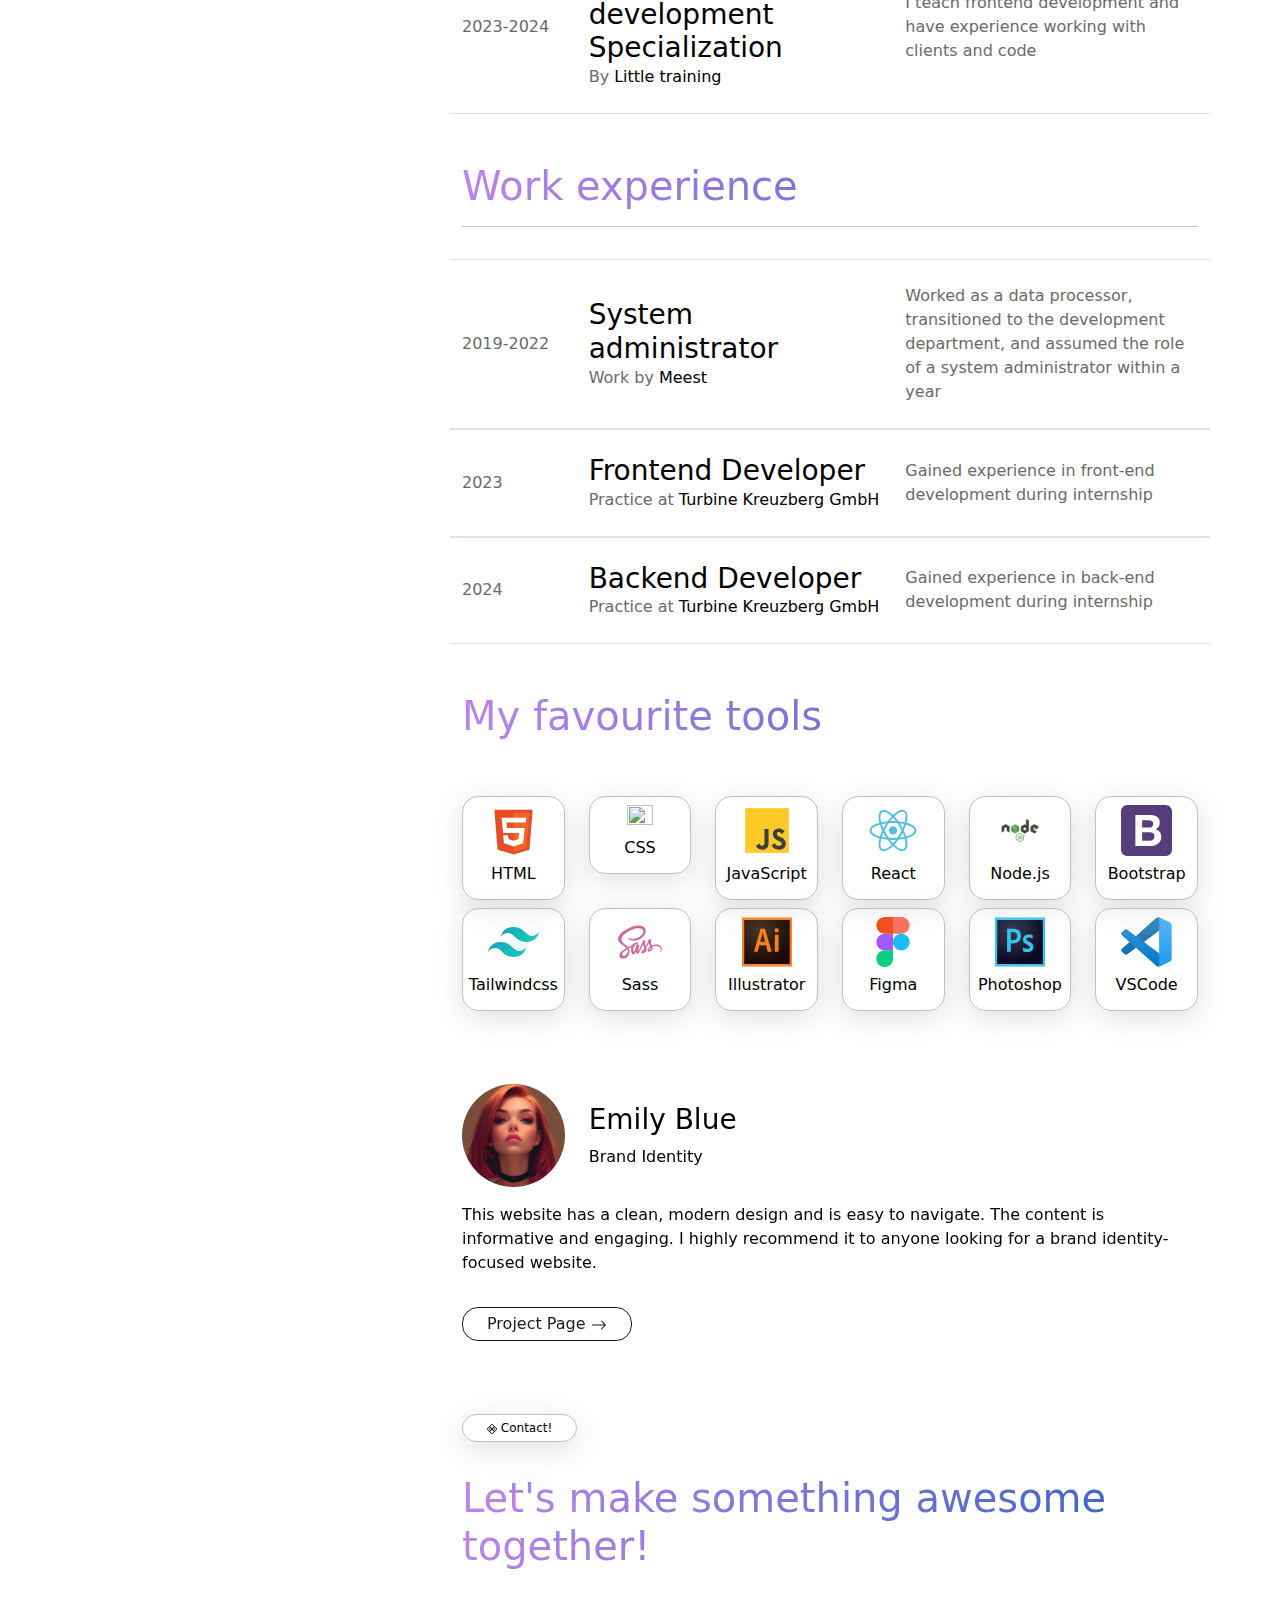
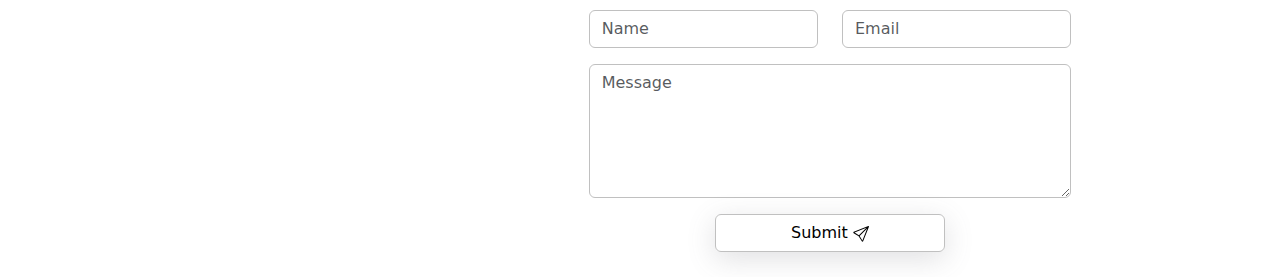
==== commit 0a53e65d: "make new styles" ====
--- a/app/HTML/index.html
+++ b/app/HTML/index.html
@@ -68,7 +68,7 @@
           >
             <div class="col-lg-4 col-lg-4 col-sm-12">
               <!-- Card Info  -->
-              <div class="card">
+              <div class="card inherit-content">
                 <div class="card-body">
                   <div class="row justify-content-center">
                     <div class="col-10 my-2">
@@ -86,7 +86,7 @@
                   </div>
                   <div class="row justify-content-center my-2">
                     <div class="col-11">
-                      <p class="text-start">Specialization:</p>
+                      <p class="text-start text-grei">Specialization:</p>
                       <h6 class="text-start">
                         UI/UX Designer and frontend developer
                       </h6>
@@ -94,7 +94,7 @@
                   </div>
                   <div class="row justify-content-center my-2">
                     <div class="col-11">
-                      <p class="text-start">Based in:</p>
+                      <p class="text-start text-grei">Based in:</p>
                       <h6 class="text-start">Berlin, Germany</h6>
                     </div>
                   </div>
@@ -330,7 +330,7 @@
               </div>
               <div class="row align-items-center justify-content-around my-4">
                 <div class="col-4">
-                  <div class="btn-style text-center py-3 rounded-2">
+                  <div class="card-about text-center py-3 rounded-2">
                     <div class="row">
                       <div class="col-12">
                         <h1 class="title-text">40+</h1>
@@ -344,7 +344,7 @@
                   </div>
                 </div>
                 <div class="col-4">
-                  <div class="btn-style text-center py-3 rounded-2">
+                  <div class="card-about text-center py-3 rounded-2">
                     <div class="row">
                       <div class="col-12">
                         <h1 class="title-text YearsOfExperience"></h1>
@@ -358,7 +358,7 @@
                   </div>
                 </div>
                 <div class="col-4">
-                  <div class="btn-style text-center py-3 rounded-2">
+                  <div class="card-about text-center py-3 rounded-2">
                     <div class="row">
                       <div class="col-12">
                         <h1 class="title-text">50+</h1>
@@ -374,7 +374,7 @@
               </div>
               <div class="row justify-content-center align-items-start my-5">
                 <div class="col-lg-8 col-md-11">
-                  <p>
+                  <p class="text-color">
                     Welcome! I'm Danylo Kravets, a young individual from Kharkiv
                     who moved to Berlin for new challenges. Here, I not only
                     learn German but also explore my passion for programming. My
@@ -383,7 +383,7 @@
                     technology, where every day is a new opportunity to achieve
                     something amazing!
                   </p>
-                  <p>
+                  <p class="text-color">
                     Join me on the blog, where I share my journey through the
                     realms of knowledge and technology. Discover captivating
                     insights into programming, personal growth, and the
@@ -535,7 +535,9 @@
                     </div>
                     <div class="row my-3 justify-content-start">
                       <div class="col">
-                        <button class="rounded-4 px-4 py-1">
+                        <button
+                          class="rounded-4 btn-style-white-black px-4 py-1"
+                        >
                           Project Page
                           <svg
                             xmlns="http://www.w3.org/2000/svg"
@@ -601,14 +603,14 @@
                       <div class="col-6">
                         <input
                           type="text"
-                          class="w-100 form-control"
+                          class="w-100 form-control inherit-content searchInput"
                           placeholder="Name"
                         />
                       </div>
                       <div class="col-6">
                         <input
                           type="email"
-                          class="w-100 form-control"
+                          class="w-100 form-control inherit-content searchInput"
                           placeholder="Email"
                         />
                       </div>
@@ -616,7 +618,7 @@
                     <div class="row my-3">
                       <div class="col-12">
                         <textarea
-                          class="w-100 form-control"
+                          class="w-100 form-control inherit-content searchInput"
                           rows="5"
                           placeholder="Message"
                         ></textarea>
--- a/app/CSS/lightStyle.css
+++ b/app/CSS/lightStyle.css
@@ -6,7 +6,7 @@
   --nav-border-hover: #c0c0c0;
   /* Text */
   --text-color: #000000;
-  --grei-color: #c0c0c0;
+  --grei-color: #6a6a6a;
   /* Icons */
   --icon-border-color-hover: #bd84e8;
   --fill-color-hover: #bd84e8;
@@ -17,6 +17,12 @@
   --button-border-color-hover: #1b1b1b;
   --button-background-hover: #1b1b1b;
   --button-text-color-hover: #fff;
+  --button-text-color: #1b1b1b;
+  /* Pkaceholder */
+  --placeholder-text: #fff;
+
+  /*background body*/
+  --body--color: #fff;
 }
 
 .nav-items-style {
@@ -43,6 +49,10 @@
 
 .text-color {
   color: var(--text-color);
+}
+
+.text-grei {
+  color: var(--grei-color);
 }
 
 .icon-btn {
@@ -76,9 +86,41 @@
   font-size: 12px;
   border: 1px solid #c0c0c0;
   box-shadow: rgba(100, 100, 111, 0.2) 0px 7px 29px 0px;
-  color: var(--color) !important;
+  color: var(--text-color) !important;
+}
+
+.btn-style-white-black {
+  background: inherit;
+  color: var(--button-text-color);
+  border: 1px solid var(--button-border-color-hover);
+  transition: all 0.5s linear;
+}
+
+.btn-style-white-black:hover {
+  background: var(--button-background-hover);
+  color: var(--button-text-color-hover);
+  border: 1px solid var(--button-border-color-hover);
 }
 
 .projects-img-w {
   height: 225px;
 }
+
+.card-about {
+  background-color: inherit;
+  border: 1px solid #c0c0c0;
+  box-shadow: rgba(100, 100, 111, 0.2) 0px 7px 29px 0px;
+  color: var(--text-color);
+}
+
+.inherit-content {
+  background-color: inherit !important;
+  border: 1px solid #c0c0c0;
+  color: var(--text-color);
+}
+
+.inherit-content:active {
+  background-color: inherit !important;
+  border: 1px solid #c0c0c0;
+  color: var(--text-color);
+}
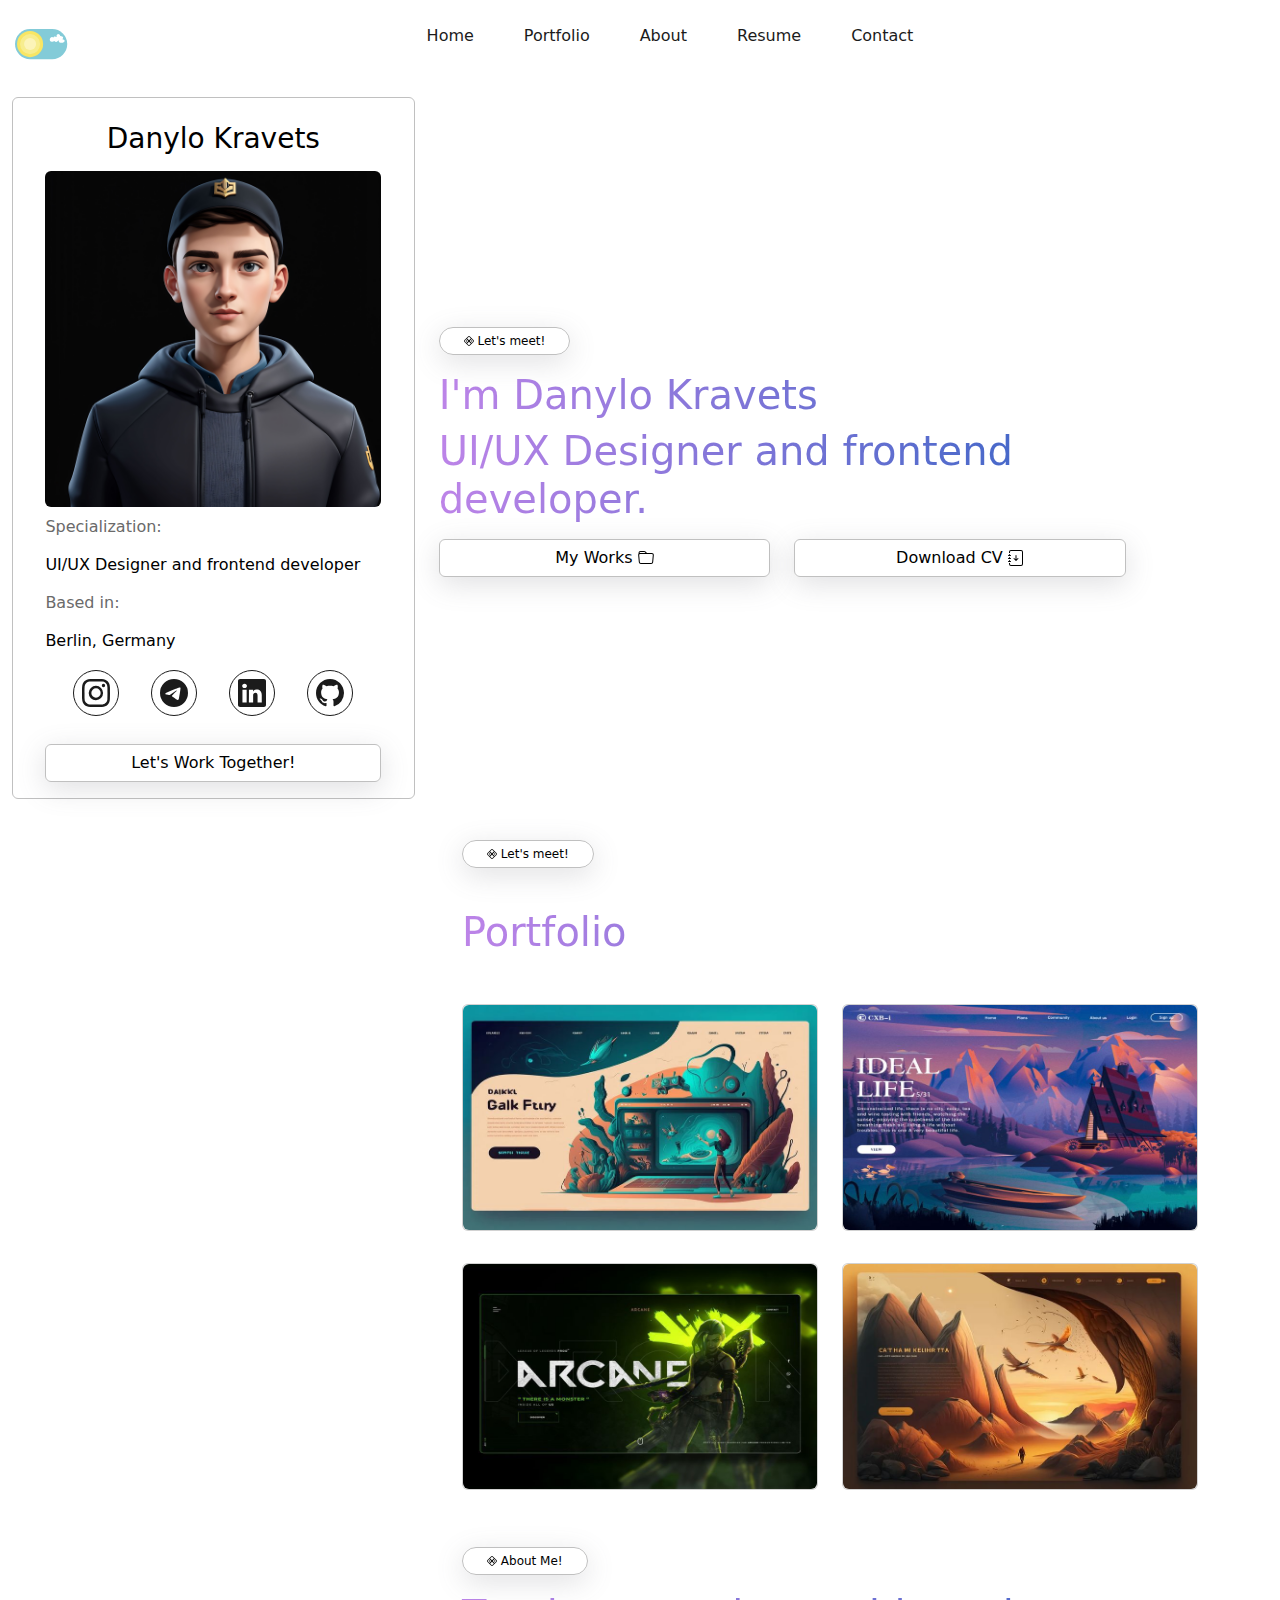
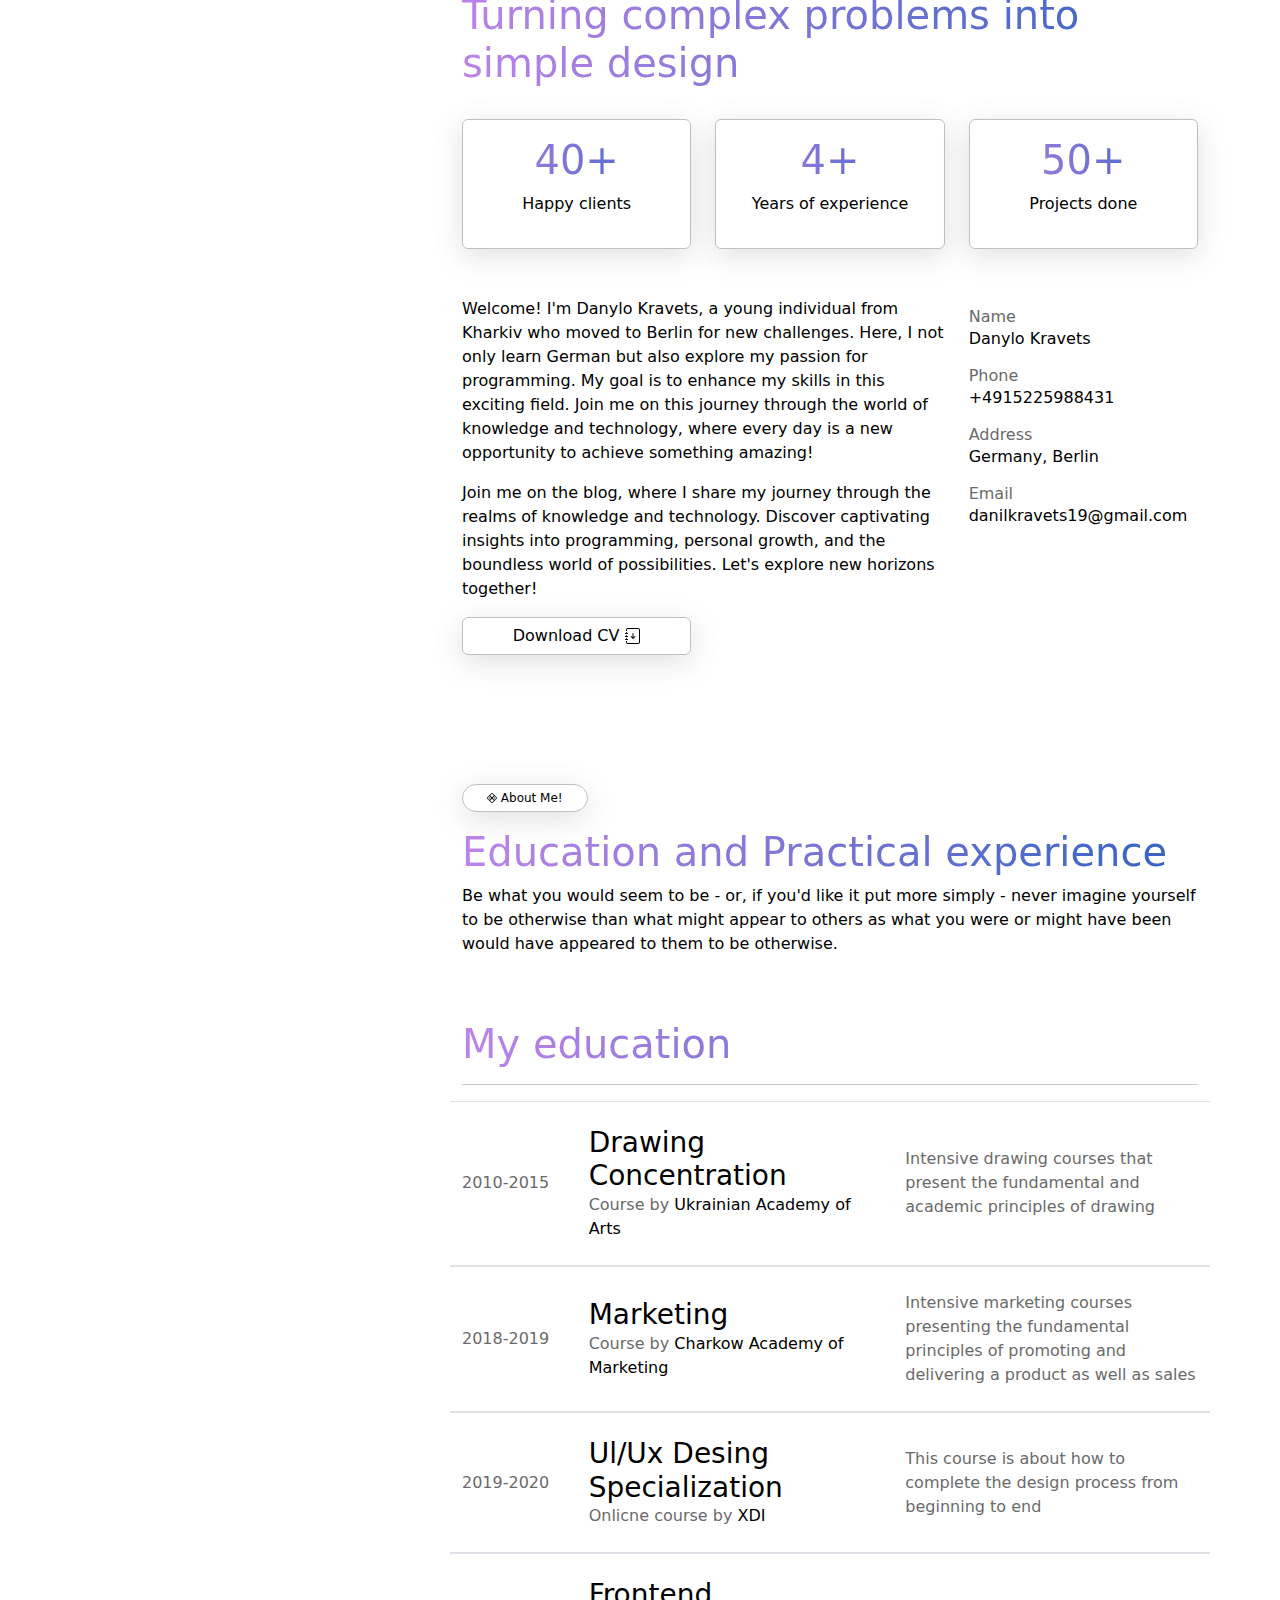
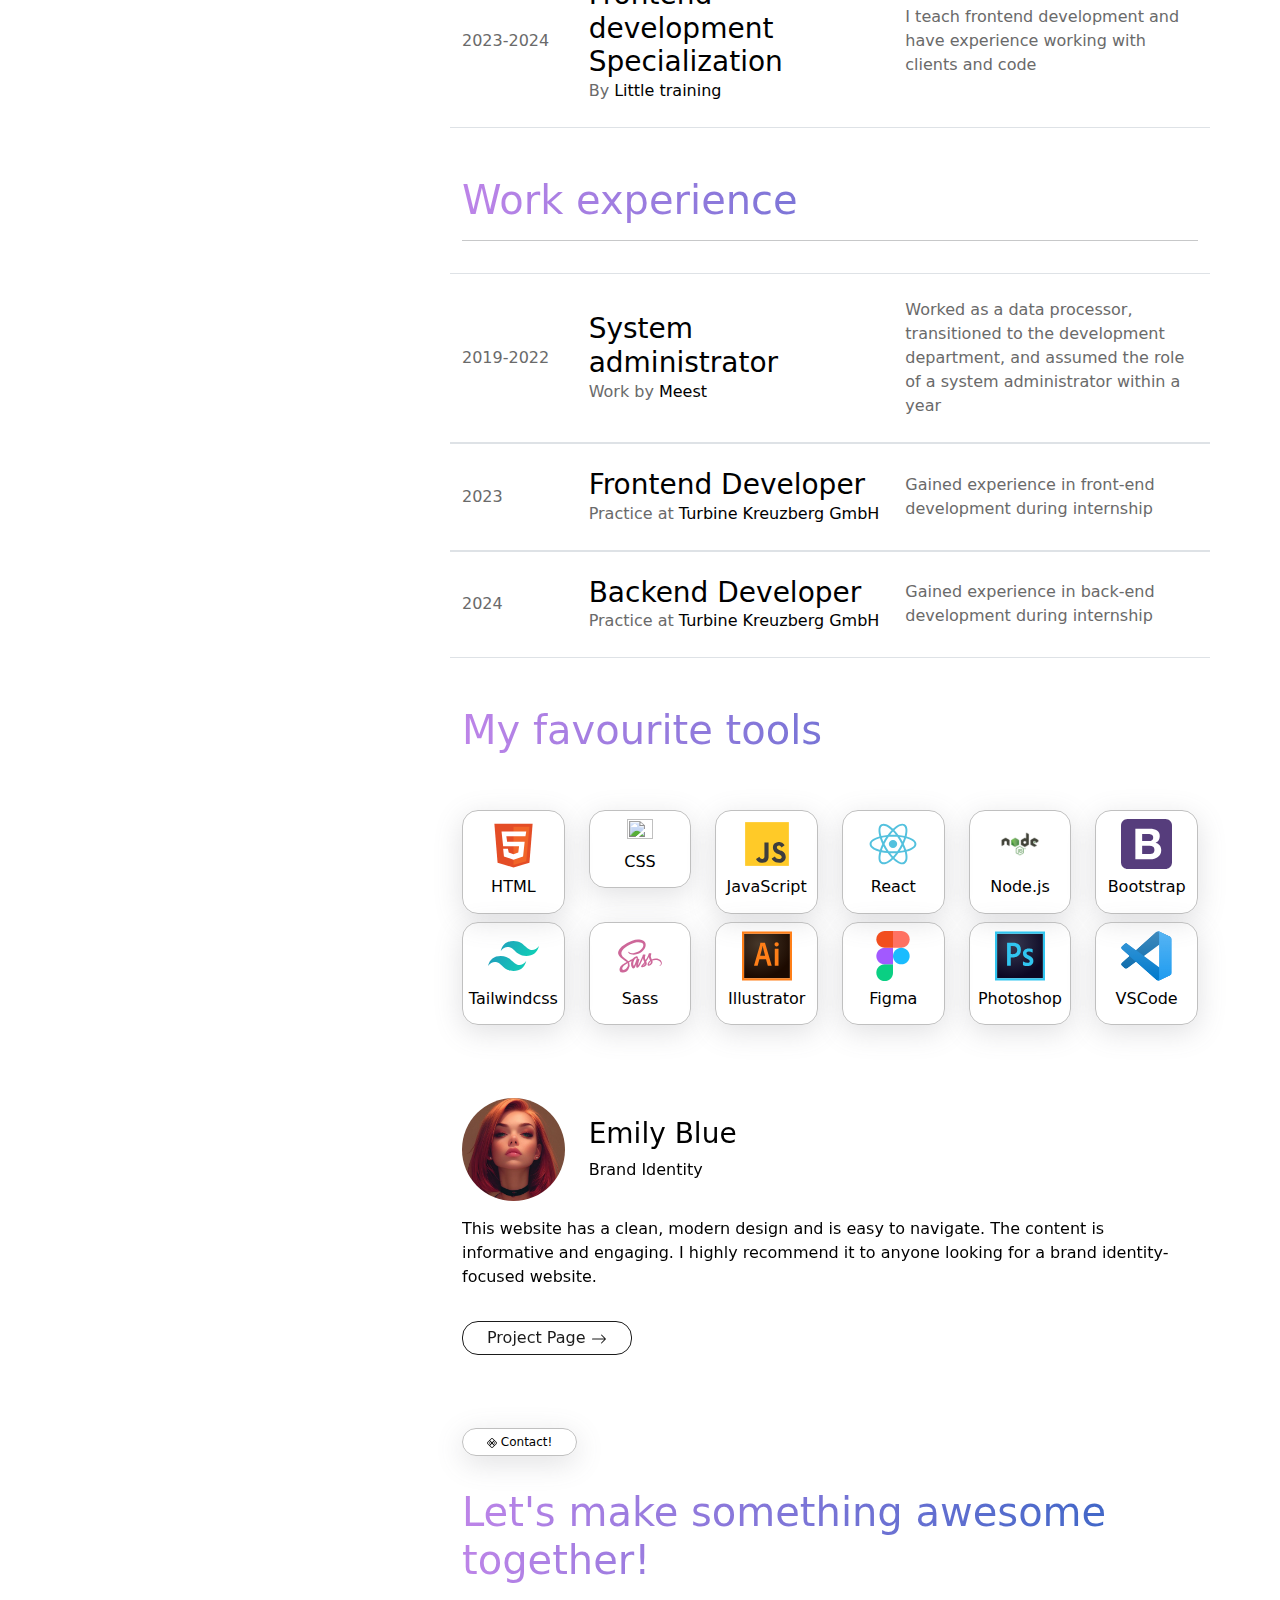
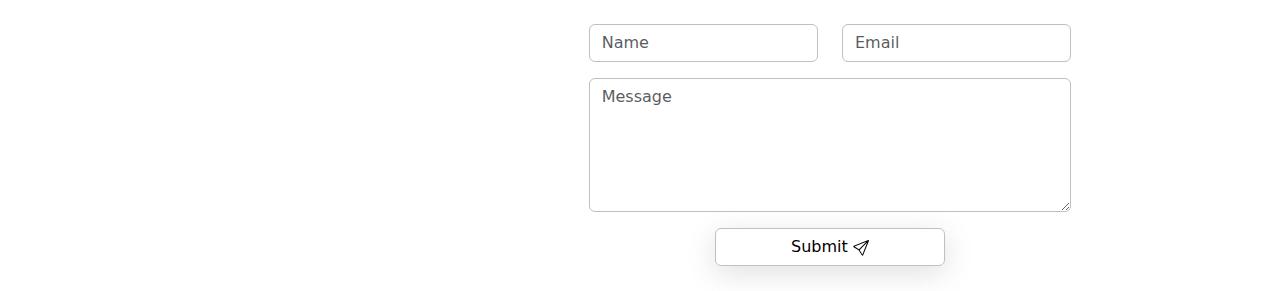
==== commit a8842ccf: "create dark theme with js" ====
--- a/app/HTML/index.html
+++ b/app/HTML/index.html
@@ -11,7 +11,7 @@
       crossorigin="anonymous"
     />
     <!-- Style -->
-    <link rel="stylesheet" href="../CSS/lightStyle.css" />
+    <link rel="stylesheet" id="linksStyle" href="../CSS/lightStyle.css" />
     <link rel="stylesheet" href="../CSS/index.css" />
     <title>Danil Kravets</title>
   </head>
@@ -21,7 +21,7 @@
         class="navbar navbar-expand-lg rounded"
         aria-label="Twelfth navbar example"
       >
-        <div class="container-fluid">
+        <div class="container-fluid align-items-center">
           <button
             class="navbar-toggler"
             data-bs-toggle="collapse"
@@ -30,7 +30,199 @@
           >
             <span class="navbar-toggler-icon"></span>
           </button>
+          <div class="justify-content-start">
+            <label id="theme-toggle-button">
+              <input type="checkbox" id="toggle" />
+              <svg
+                viewBox="0 0 69.667 44"
+                xmlns:xlink="http://www.w3.org/1999/xlink"
+                xmlns="http://www.w3.org/2000/svg"
+              >
+                <g
+                  transform="translate(3.5 3.5)"
+                  data-name="Component 15 – 1"
+                  id="Component_15_1"
+                >
+                  <g
+                    filter="url(#container)"
+                    transform="matrix(1, 0, 0, 1, -3.5, -3.5)"
+                  >
+                    <rect
+                      fill="#83cbd8"
+                      transform="translate(3.5 3.5)"
+                      rx="17.5"
+                      height="35"
+                      width="60.667"
+                      data-name="container"
+                      id="container"
+                    ></rect>
+                  </g>
 
+                  <g transform="translate(2.333 2.333)" id="button">
+                    <g data-name="sun" id="sun">
+                      <g
+                        filter="url(#sun-outer)"
+                        transform="matrix(1, 0, 0, 1, -5.83, -5.83)"
+                      >
+                        <circle
+                          fill="#f8e664"
+                          transform="translate(5.83 5.83)"
+                          r="15.167"
+                          cy="15.167"
+                          cx="15.167"
+                          data-name="sun-outer"
+                          id="sun-outer-2"
+                        ></circle>
+                      </g>
+                      <g
+                        filter="url(#sun)"
+                        transform="matrix(1, 0, 0, 1, -5.83, -5.83)"
+                      >
+                        <path
+                          fill="rgba(246,254,247,0.29)"
+                          transform="translate(9.33 9.33)"
+                          d="M11.667,0A11.667,11.667,0,1,1,0,11.667,11.667,11.667,0,0,1,11.667,0Z"
+                          data-name="sun"
+                          id="sun-3"
+                        ></path>
+                      </g>
+                      <circle
+                        fill="#fcf4b9"
+                        transform="translate(8.167 8.167)"
+                        r="7"
+                        cy="7"
+                        cx="7"
+                        id="sun-inner"
+                      ></circle>
+                    </g>
+
+                    <g data-name="moon" id="moon">
+                      <g
+                        filter="url(#moon)"
+                        transform="matrix(1, 0, 0, 1, -31.5, -5.83)"
+                      >
+                        <circle
+                          fill="#cce6ee"
+                          transform="translate(31.5 5.83)"
+                          r="15.167"
+                          cy="15.167"
+                          cx="15.167"
+                          data-name="moon"
+                          id="moon-3"
+                        ></circle>
+                      </g>
+                      <g
+                        fill="#a6cad0"
+                        transform="translate(-24.415 -1.009)"
+                        id="patches"
+                      >
+                        <circle
+                          transform="translate(43.009 4.496)"
+                          r="2"
+                          cy="2"
+                          cx="2"
+                        ></circle>
+                        <circle
+                          transform="translate(39.366 17.952)"
+                          r="2"
+                          cy="2"
+                          cx="2"
+                          data-name="patch"
+                        ></circle>
+                        <circle
+                          transform="translate(33.016 8.044)"
+                          r="1"
+                          cy="1"
+                          cx="1"
+                          data-name="patch"
+                        ></circle>
+                        <circle
+                          transform="translate(51.081 18.888)"
+                          r="1"
+                          cy="1"
+                          cx="1"
+                          data-name="patch"
+                        ></circle>
+                        <circle
+                          transform="translate(33.016 22.503)"
+                          r="1"
+                          cy="1"
+                          cx="1"
+                          data-name="patch"
+                        ></circle>
+                        <circle
+                          transform="translate(50.081 10.53)"
+                          r="1.5"
+                          cy="1.5"
+                          cx="1.5"
+                          data-name="patch"
+                        ></circle>
+                      </g>
+                    </g>
+                  </g>
+
+                  <g
+                    filter="url(#cloud)"
+                    transform="matrix(1, 0, 0, 1, -3.5, -3.5)"
+                  >
+                    <path
+                      fill="#fff"
+                      transform="translate(-3466.47 -160.94)"
+                      d="M3512.81,173.815a4.463,4.463,0,0,1,2.243.62.95.95,0,0,1,.72-1.281,4.852,4.852,0,0,1,2.623.519c.034.02-.5-1.968.281-2.716a2.117,2.117,0,0,1,2.829-.274,1.821,1.821,0,0,1,.854,1.858c.063.037,2.594-.049,3.285,1.273s-.865,2.544-.807,2.626a12.192,12.192,0,0,1,2.278.892c.553.448,1.106,1.992-1.62,2.927a7.742,7.742,0,0,1-3.762-.3c-1.28-.49-1.181-2.65-1.137-2.624s-1.417,2.2-2.623,2.2a4.172,4.172,0,0,1-2.394-1.206,3.825,3.825,0,0,1-2.771.774c-3.429-.46-2.333-3.267-2.2-3.55A3.721,3.721,0,0,1,3512.81,173.815Z"
+                      data-name="cloud"
+                      id="cloud"
+                    ></path>
+                  </g>
+
+                  <g
+                    fill="#def8ff"
+                    transform="translate(3.585 1.325)"
+                    id="stars"
+                  >
+                    <path
+                      transform="matrix(-1, 0.017, -0.017, -1, 24.231, 3.055)"
+                      d="M.774,0,.566.559,0,.539.458.933.25,1.492l.485-.361.458.394L1.024.953,1.509.592.943.572Z"
+                    ></path>
+                    <path
+                      transform="matrix(-0.777, 0.629, -0.629, -0.777, 23.185, 12.358)"
+                      d="M1.341.529.836.472.736,0,.505.46,0,.4.4.729l-.231.46L.605.932l.4.326L.9.786Z"
+                      data-name="star"
+                    ></path>
+                    <path
+                      transform="matrix(0.438, 0.899, -0.899, 0.438, 23.177, 29.735)"
+                      d="M.015,1.065.475.9l.285.365L.766.772l.46-.164L.745.494.751,0,.481.407,0,.293.285.658Z"
+                      data-name="star"
+                    ></path>
+                    <path
+                      transform="translate(12.677 0.388) rotate(104)"
+                      d="M1.161,1.6,1.059,1,1.574.722.962.607.86,0,.613.572,0,.457.446.881.2,1.454l.516-.274Z"
+                      data-name="star"
+                    ></path>
+                    <path
+                      transform="matrix(-0.07, 0.998, -0.998, -0.07, 11.066, 15.457)"
+                      d="M.873,1.648l.114-.62L1.579.945,1.03.62,1.144,0,.706.464.157.139.438.7,0,1.167l.592-.083Z"
+                      data-name="star"
+                    ></path>
+                    <path
+                      transform="translate(8.326 28.061) rotate(11)"
+                      d="M.593,0,.638.724,0,.982l.7.211.045.724.36-.64.7.211L1.342.935,1.7.294,1.063.552Z"
+                      data-name="star"
+                    ></path>
+                    <path
+                      transform="translate(5.012 5.962) rotate(172)"
+                      d="M.816,0,.5.455,0,.311.323.767l-.312.455.516-.215.323.456L.827.911,1.343.7.839.552Z"
+                      data-name="star"
+                    ></path>
+                    <path
+                      transform="translate(2.218 14.616) rotate(169)"
+                      d="M1.261,0,.774.571.114.3.487.967,0,1.538.728,1.32l.372.662.047-.749.728-.218L1.215.749Z"
+                      data-name="star"
+                    ></path>
+                  </g>
+                </g>
+              </svg>
+            </label>
+          </div>
           <div
             class="collapse navbar-collapse justify-content-md-center"
             id="navBarToggle"
--- a/app/CSS/lightStyle.css
+++ b/app/CSS/lightStyle.css
@@ -25,6 +25,10 @@
   --body--color: #fff;
 }
 
+body {
+  background-color: var(--body--color);
+}
+
 .nav-items-style {
   background: inherit !important;
   border: 1px solid #fff;
@@ -124,3 +128,75 @@
   border: 1px solid #c0c0c0;
   color: var(--text-color);
 }
+
+/* The switch - the box around the slider */
+#theme-toggle-button {
+  font-size: 12px;
+  position: relative;
+  display: inline-block;
+  width: 5em;
+  cursor: pointer;
+}
+
+/* Hide default HTML checkbox */
+#toggle {
+  opacity: 0;
+  width: 0;
+  height: 0;
+}
+
+#container,
+#patches,
+#stars,
+#button,
+#sun,
+#moon,
+#cloud {
+  transition-property: all;
+  transition-timing-function: cubic-bezier(0.4, 0, 0.2, 1);
+  transition-duration: 0.25s;
+}
+
+/* night sky background */
+#toggle:checked + svg #container {
+  fill: #2b4360;
+}
+
+/* move button to right when checked */
+#toggle:checked + svg #button {
+  transform: translate(28px, 2.333px);
+}
+
+/* show/hide sun and moon based on checkbox state */
+#sun {
+  opacity: 1;
+}
+
+#toggle:checked + svg #sun {
+  opacity: 0;
+}
+
+#moon {
+  opacity: 0;
+}
+
+#toggle:checked + svg #moon {
+  opacity: 1;
+}
+
+/* show or hide background items on checkbox state */
+#cloud {
+  opacity: 1;
+}
+
+#toggle:checked + svg #cloud {
+  opacity: 0;
+}
+
+#stars {
+  opacity: 0;
+}
+
+#toggle:checked + svg #stars {
+  opacity: 1;
+}
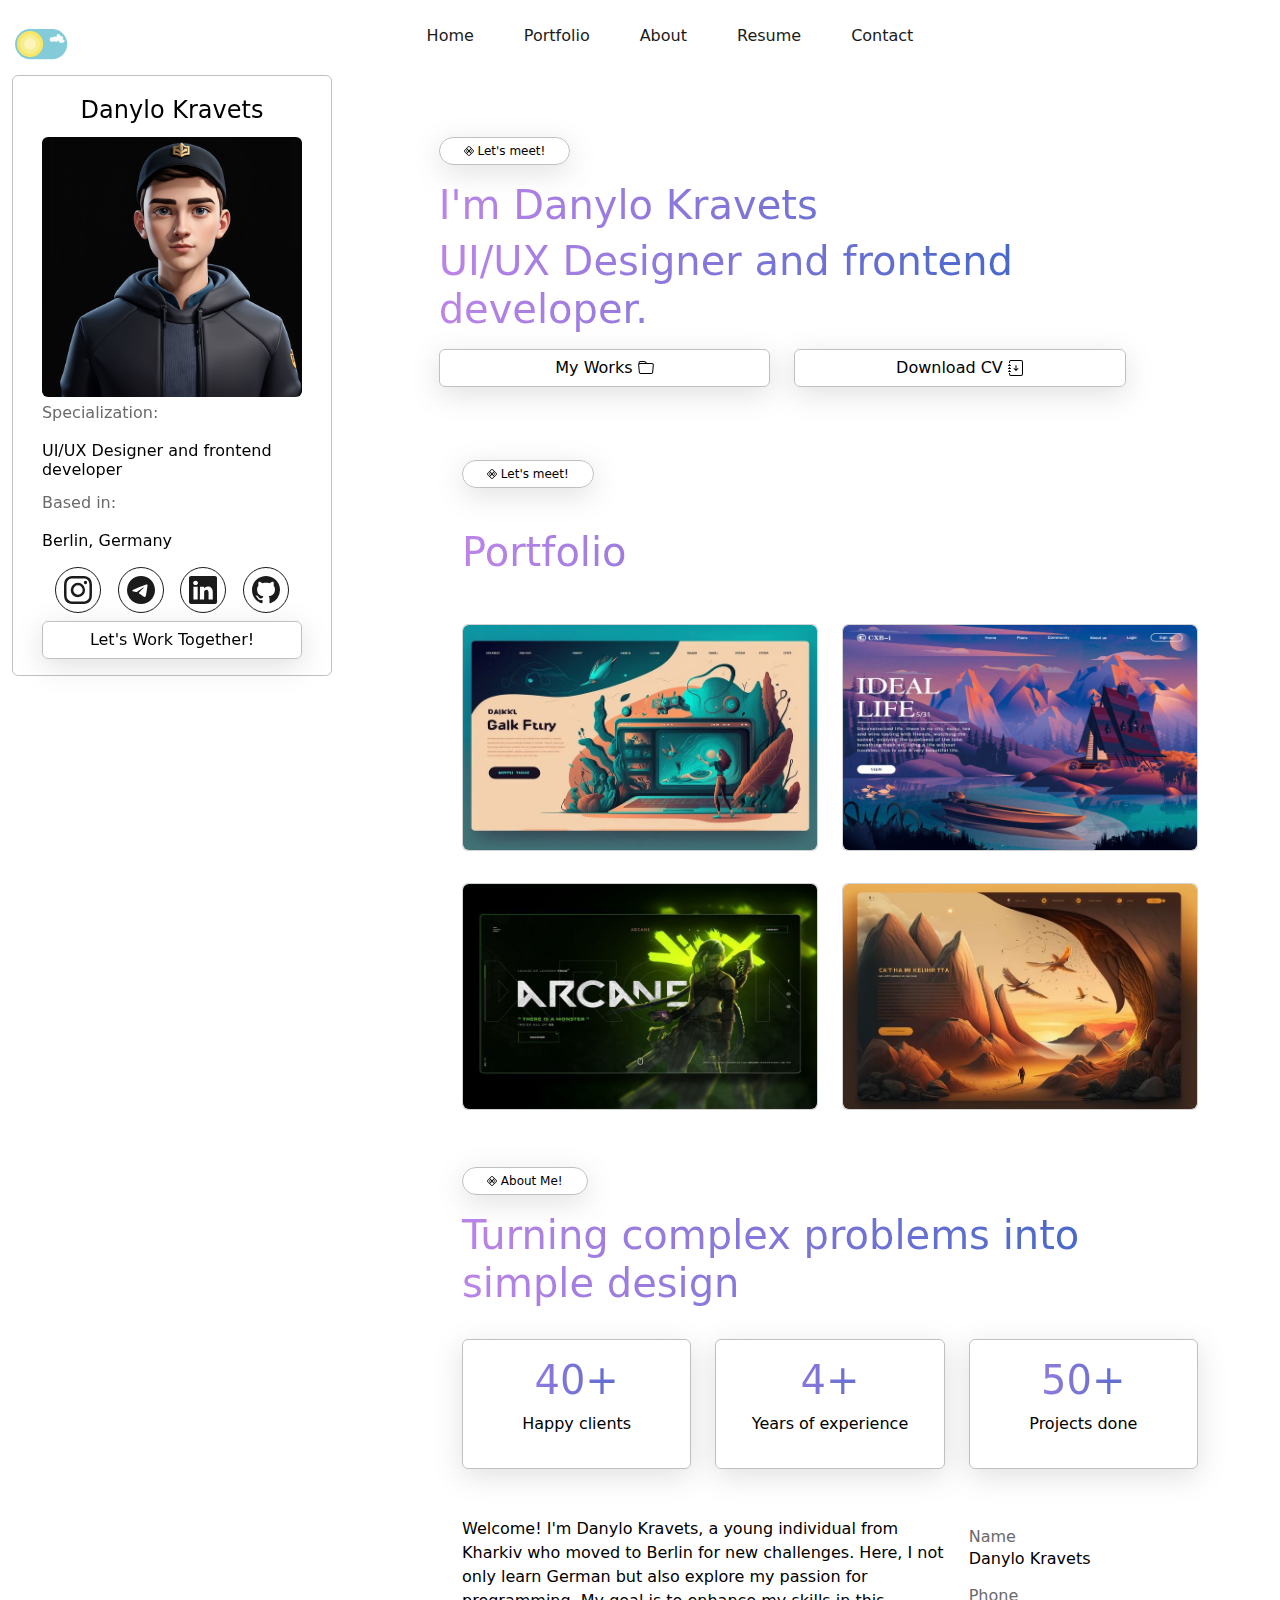
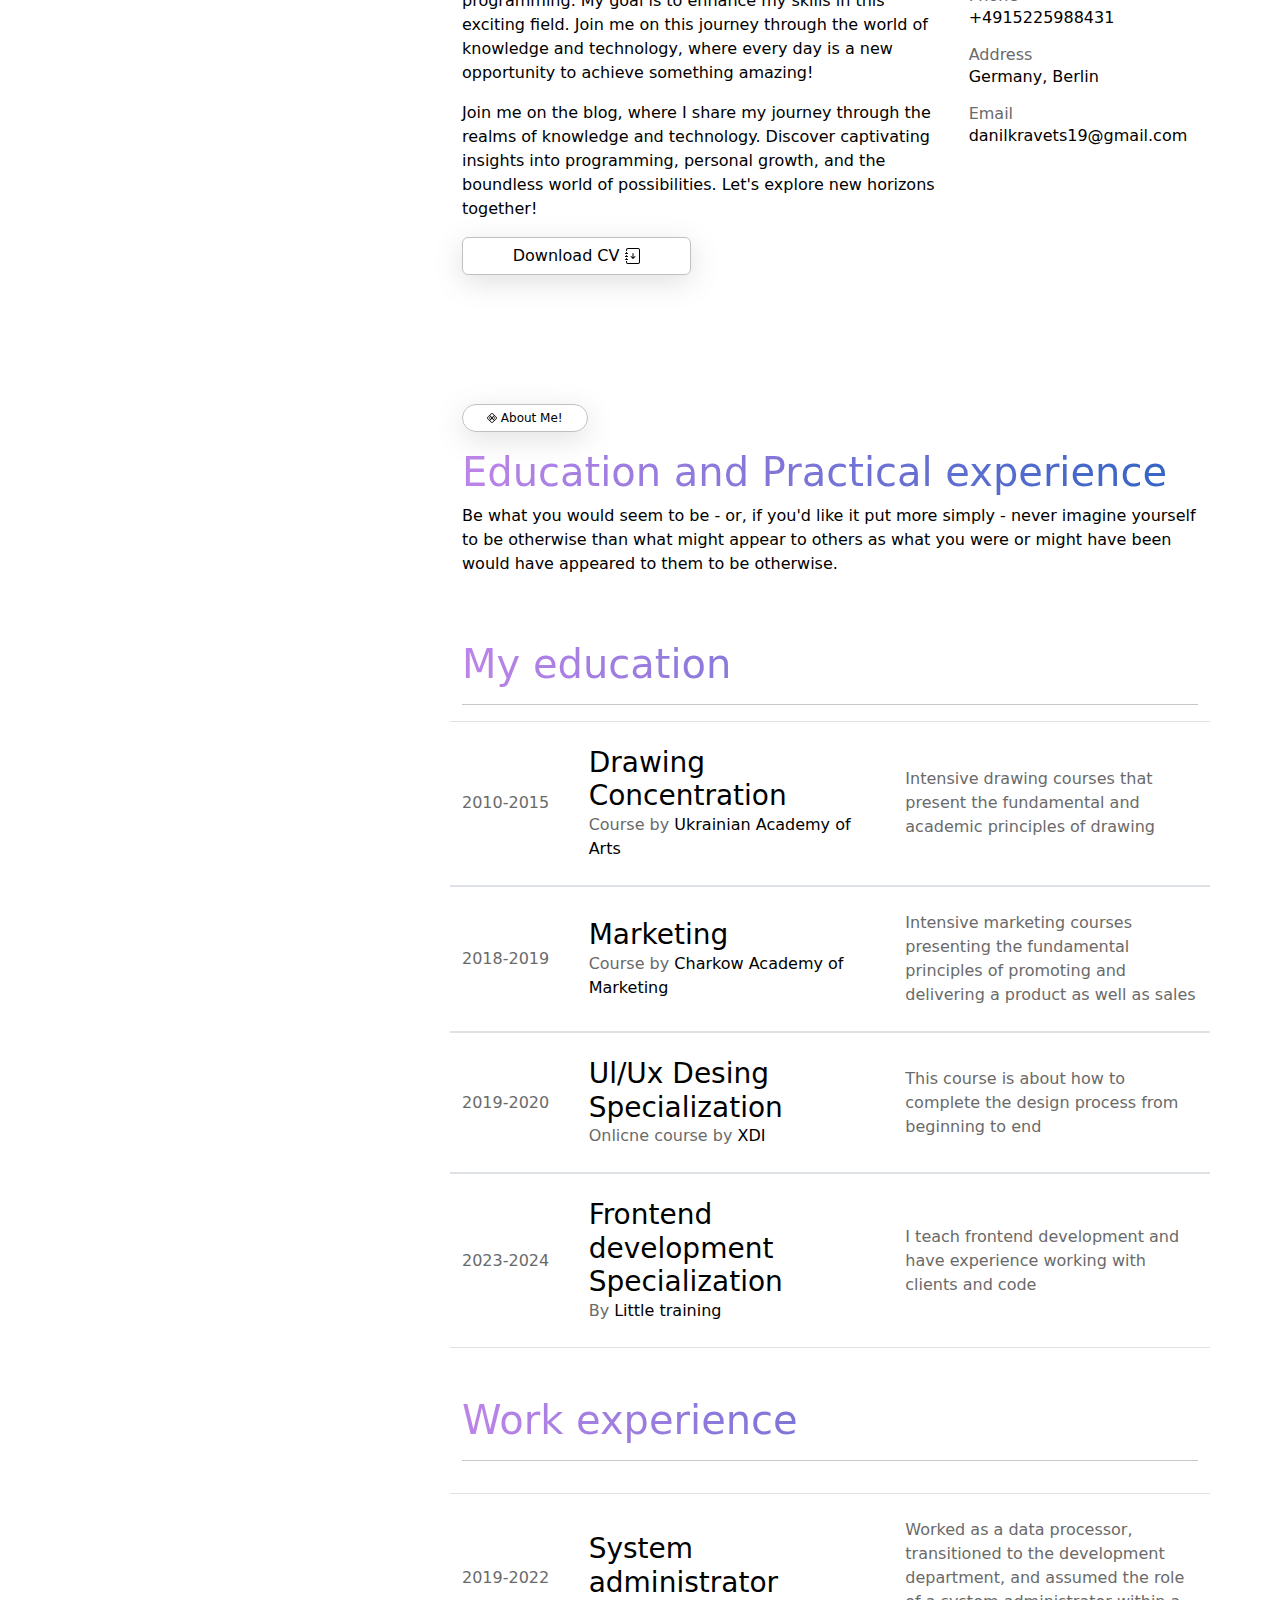
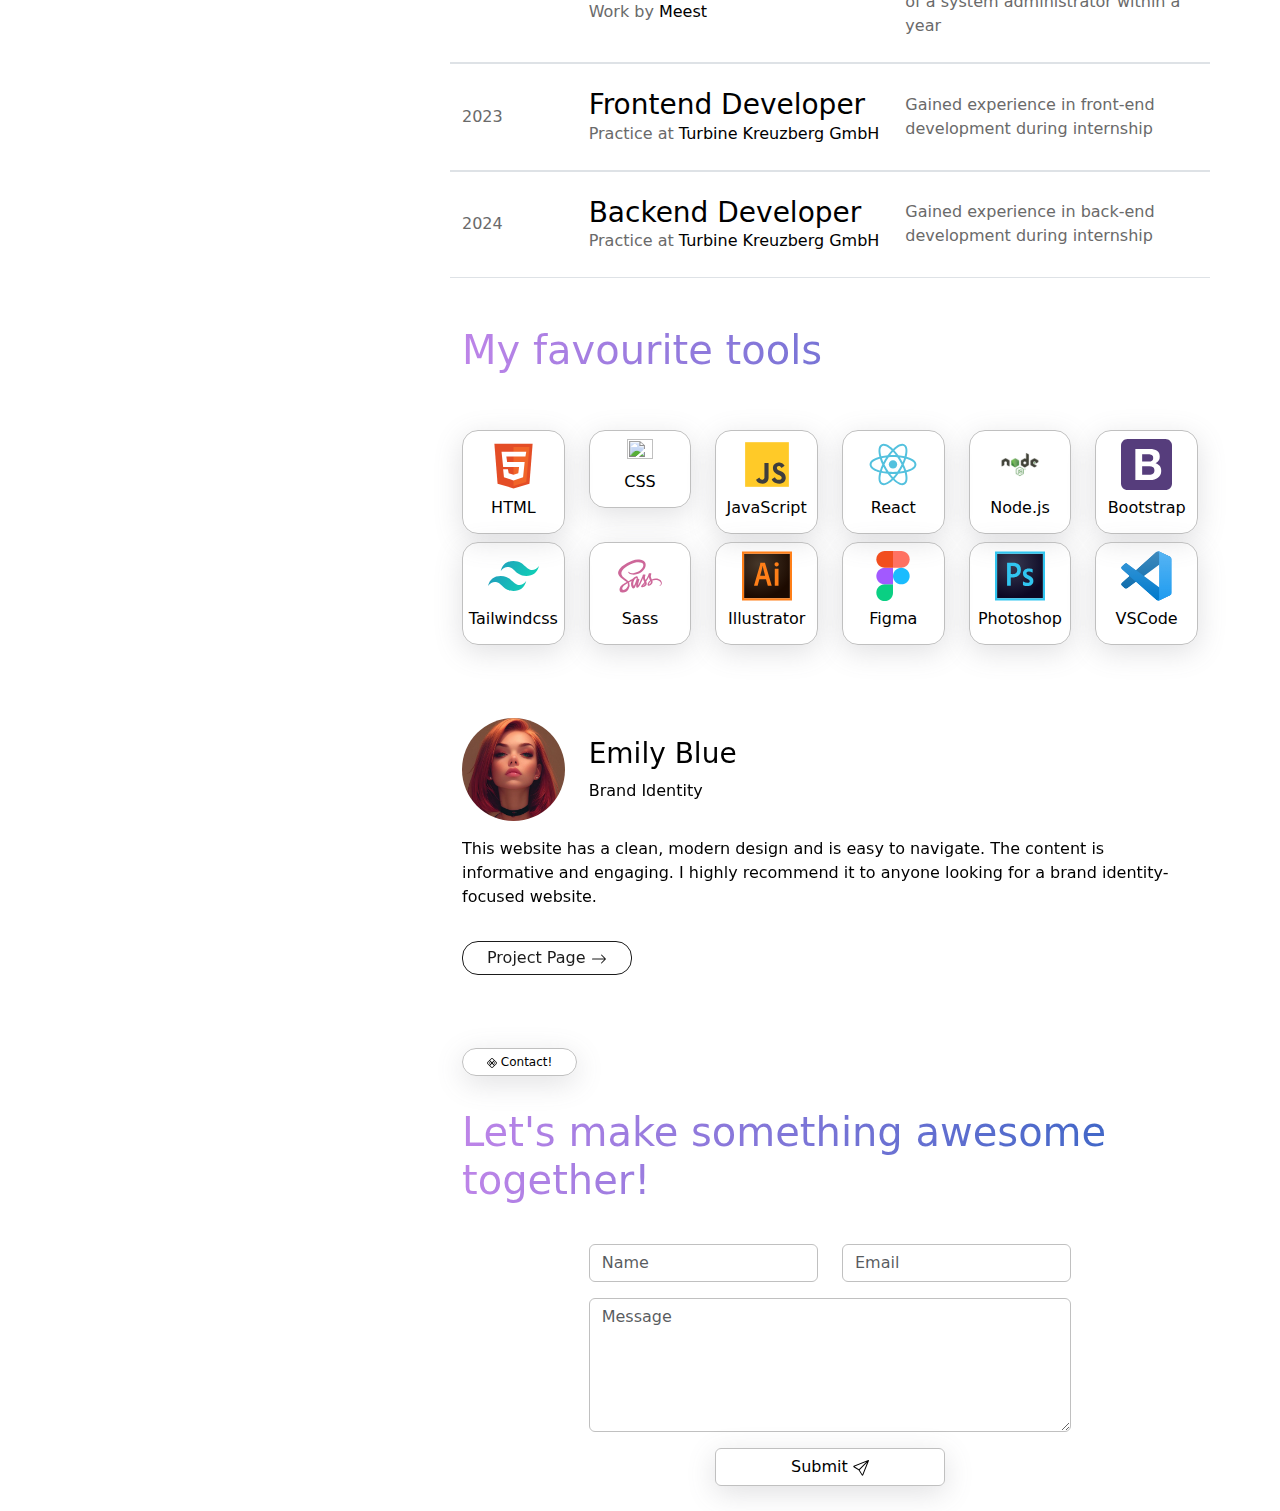
==== commit 855bcfec: "Make a fixedCard" ====
--- a/app/HTML/index.html
+++ b/app/HTML/index.html
@@ -260,11 +260,14 @@
           >
             <div class="col-lg-4 col-lg-4 col-sm-12">
               <!-- Card Info  -->
-              <div class="card inherit-content">
+              <div
+                class="card inherit-content fixed-card position-lg-fixed"
+                id="navbar-example2"
+              >
                 <div class="card-body">
                   <div class="row justify-content-center">
-                    <div class="col-10 my-2">
-                      <h3 class="text-color text-center">Danylo Kravets</h3>
+                    <div class="col-10 my-1">
+                      <h4 class="text-color text-center">Danylo Kravets</h4>
                     </div>
                   </div>
                   <div class="row justify-content-center">
@@ -276,7 +279,7 @@
                       />
                     </div>
                   </div>
-                  <div class="row justify-content-center my-2">
+                  <div class="row justify-content-center my-1">
                     <div class="col-11">
                       <p class="text-start text-grei">Specialization:</p>
                       <h6 class="text-start">
@@ -284,13 +287,13 @@
                       </h6>
                     </div>
                   </div>
-                  <div class="row justify-content-center my-2">
+                  <div class="row justify-content-center my-1">
                     <div class="col-11">
                       <p class="text-start text-grei">Based in:</p>
                       <h6 class="text-start">Berlin, Germany</h6>
                     </div>
                   </div>
-                  <div class="row justify-content-center my-2">
+                  <div class="row justify-content-center my-1">
                     <div class="col-11">
                       <!-- Icons links -->
                       <div class="row justify-content-evenly">
@@ -357,7 +360,7 @@
                       </div>
                     </div>
                   </div>
-                  <div class="row justify-content-center mt-4">
+                  <div class="row justify-content-center mt-1">
                     <div class="col-11">
                       <button class="btn btn-style w-100">
                         Let's Work Together!
@@ -405,21 +408,23 @@
                 class="row d-flex justify-content-lg-start justify-content-md-end justify-content-sm-center"
               >
                 <div class="col-lg-5 col-md-6 col-sm-12 my-2">
-                  <button class="btn btn-style w-100">
-                    My Works
-                    <svg
-                      xmlns="http://www.w3.org/2000/svg"
-                      width="16"
-                      height="16"
-                      fill="currentColor"
-                      class="bi bi-folder"
-                      viewBox="0 0 16 16"
-                    >
-                      <path
-                        d="M.54 3.87.5 3a2 2 0 0 1 2-2h3.672a2 2 0 0 1 1.414.586l.828.828A2 2 0 0 0 9.828 3h3.982a2 2 0 0 1 1.992 2.181l-.637 7A2 2 0 0 1 13.174 14H2.826a2 2 0 0 1-1.991-1.819l-.637-7a2 2 0 0 1 .342-1.31zM2.19 4a1 1 0 0 0-.996 1.09l.637 7a1 1 0 0 0 .995.91h10.348a1 1 0 0 0 .995-.91l.637-7A1 1 0 0 0 13.81 4zm4.69-1.707A1 1 0 0 0 6.172 2H2.5a1 1 0 0 0-1 .981l.006.139q.323-.119.684-.12h5.396z"
-                      />
-                    </svg>
-                  </button>
+                  <a href="https://github.com/danilkberlin">
+                    <button class="btn btn-style w-100">
+                      My Works
+                      <svg
+                        xmlns="http://www.w3.org/2000/svg"
+                        width="16"
+                        height="16"
+                        fill="currentColor"
+                        class="bi bi-folder"
+                        viewBox="0 0 16 16"
+                      >
+                        <path
+                          d="M.54 3.87.5 3a2 2 0 0 1 2-2h3.672a2 2 0 0 1 1.414.586l.828.828A2 2 0 0 0 9.828 3h3.982a2 2 0 0 1 1.992 2.181l-.637 7A2 2 0 0 1 13.174 14H2.826a2 2 0 0 1-1.991-1.819l-.637-7a2 2 0 0 1 .342-1.31zM2.19 4a1 1 0 0 0-.996 1.09l.637 7a1 1 0 0 0 .995.91h10.348a1 1 0 0 0 .995-.91l.637-7A1 1 0 0 0 13.81 4zm4.69-1.707A1 1 0 0 0 6.172 2H2.5a1 1 0 0 0-1 .981l.006.139q.323-.119.684-.12h5.396z"
+                        />
+                      </svg>
+                    </button>
+                  </a>
                 </div>
                 <div class="col-lg-5 col-md-6 col-sm-12 my-2">
                   <button class="btn btn-style w-100">
@@ -450,398 +455,409 @@
           </div>
         </div>
       </section>
-      <section class="portfolio">
-        <div class="container">
-          <div class="row my-4 justify-content-end">
-            <div class="col-lg-8 col-md-12">
-              <button class="nav-button-content px-4 py-1 my-3 rounded-4">
-                <svg
-                  xmlns="http://www.w3.org/2000/svg"
-                  width="10"
-                  height="10"
-                  fill="currentColor"
-                  class="bi bi-sign-railroad"
-                  viewBox="0 0 16 16"
-                >
-                  <path
-                    d="M11.303 6.584h1.064c.592 0 .936.334.936.844a.79.79 0 0 1-.485.748l.536 1.074h-.59l-.467-.994h-.473v.994h-.521zm.521.414v.861h.46c.292 0 .474-.14.474-.421 0-.286-.188-.44-.467-.44zm-8.771-.414h1.064c.592 0 .936.334.936.844 0 .39-.242.654-.485.748l.536 1.074h-.59l-.467-.994h-.473v.994h-.521zm.521.414v.861h.46c.292 0 .474-.14.474-.421 0-.286-.188-.44-.467-.44z"
-                  ></path>
-                  <path
-                    d="M6.95.435c.58-.58 1.52-.58 2.1 0l6.515 6.516c.58.58.58 1.519 0 2.098L9.05 15.565c-.58.58-1.519.58-2.098 0L.435 9.05a1.48 1.48 0 0 1 0-2.098zm1.4.7a.495.495 0 0 0-.7 0L4.923 3.861 8 6.939l3.078-3.077L8.35 1.134Zm3.788 3.788L9.061 8l3.077 3.078 2.728-2.728a.495.495 0 0 0 0-.7zm-1.06 7.215L8 9.061l-3.077 3.077 2.727 2.728a.495.495 0 0 0 .7 0zm-7.216-1.06L6.939 8 3.862 4.923 1.134 7.65a.495.495 0 0 0 0 .7z"
-                  ></path>
-                </svg>
-                Let's meet!
-              </button>
+      <div
+        data-bs-spy="scroll"
+        data-bs-target="#navbar-example2"
+        data-bs-root-margin="0px 0px -40%"
+        data-bs-smooth-scroll="true"
+        class="scrollspy-example rounded-2"
+        tabindex="0"
+      >
+        <section class="portfolio">
+          <div class="container">
+            <div class="row my-4 justify-content-end">
+              <div class="col-lg-8 col-md-12">
+                <button class="nav-button-content px-4 py-1 my-3 rounded-4">
+                  <svg
+                    xmlns="http://www.w3.org/2000/svg"
+                    width="10"
+                    height="10"
+                    fill="currentColor"
+                    class="bi bi-sign-railroad"
+                    viewBox="0 0 16 16"
+                  >
+                    <path
+                      d="M11.303 6.584h1.064c.592 0 .936.334.936.844a.79.79 0 0 1-.485.748l.536 1.074h-.59l-.467-.994h-.473v.994h-.521zm.521.414v.861h.46c.292 0 .474-.14.474-.421 0-.286-.188-.44-.467-.44zm-8.771-.414h1.064c.592 0 .936.334.936.844 0 .39-.242.654-.485.748l.536 1.074h-.59l-.467-.994h-.473v.994h-.521zm.521.414v.861h.46c.292 0 .474-.14.474-.421 0-.286-.188-.44-.467-.44z"
+                    ></path>
+                    <path
+                      d="M6.95.435c.58-.58 1.52-.58 2.1 0l6.515 6.516c.58.58.58 1.519 0 2.098L9.05 15.565c-.58.58-1.519.58-2.098 0L.435 9.05a1.48 1.48 0 0 1 0-2.098zm1.4.7a.495.495 0 0 0-.7 0L4.923 3.861 8 6.939l3.078-3.077L8.35 1.134Zm3.788 3.788L9.061 8l3.077 3.078 2.728-2.728a.495.495 0 0 0 0-.7zm-1.06 7.215L8 9.061l-3.077 3.077 2.727 2.728a.495.495 0 0 0 .7 0zm-7.216-1.06L6.939 8 3.862 4.923 1.134 7.65a.495.495 0 0 0 0 .7z"
+                    ></path>
+                  </svg>
+                  Let's meet!
+                </button>
+              </div>
+            </div>
+            <div class="row my-4 justify-content-end">
+              <div class="col-lg-8 col-md-12">
+                <h1 class="title-text text-start">Portfolio</h1>
+              </div>
+            </div>
+            <div class="row justify-content-lg-end justify-content-md-center">
+              <div class="col-lg-8 col-md-12">
+                <!-- JS Array  -->
+                <div class="cardArray" id="cardArray">
+                  <div class="row"></div>
+                </div>
+              </div>
             </div>
           </div>
-          <div class="row my-4 justify-content-end">
-            <div class="col-lg-8 col-md-12">
-              <h1 class="title-text text-start">Portfolio</h1>
-            </div>
-          </div>
-          <div class="row justify-content-lg-end justify-content-md-center">
-            <div class="col-lg-8 col-md-12">
-              <!-- JS Array  -->
-              <div class="cardArray" id="cardArray">
-                <div class="row"></div>
-              </div>
-            </div>
-          </div>
-        </div>
-      </section>
-      <section id="about" class="about">
-        <div class="container">
-          <div class="row justify-content-lg-end justify-content-md-center">
-            <div class="col-lg-8 col-md-12">
-              <div class="row justify-content-start">
-                <div class="col-12">
-                  <button class="nav-button-content px-4 py-1 my-3 rounded-4">
-                    <svg
-                      xmlns="http://www.w3.org/2000/svg"
-                      width="10"
-                      height="10"
-                      fill="currentColor"
-                      class="bi bi-sign-railroad"
-                      viewBox="0 0 16 16"
-                    >
-                      <path
-                        d="M11.303 6.584h1.064c.592 0 .936.334.936.844a.79.79 0 0 1-.485.748l.536 1.074h-.59l-.467-.994h-.473v.994h-.521zm.521.414v.861h.46c.292 0 .474-.14.474-.421 0-.286-.188-.44-.467-.44zm-8.771-.414h1.064c.592 0 .936.334.936.844 0 .39-.242.654-.485.748l.536 1.074h-.59l-.467-.994h-.473v.994h-.521zm.521.414v.861h.46c.292 0 .474-.14.474-.421 0-.286-.188-.44-.467-.44z"
-                      ></path>
-                      <path
-                        d="M6.95.435c.58-.58 1.52-.58 2.1 0l6.515 6.516c.58.58.58 1.519 0 2.098L9.05 15.565c-.58.58-1.519.58-2.098 0L.435 9.05a1.48 1.48 0 0 1 0-2.098zm1.4.7a.495.495 0 0 0-.7 0L4.923 3.861 8 6.939l3.078-3.077L8.35 1.134Zm3.788 3.788L9.061 8l3.077 3.078 2.728-2.728a.495.495 0 0 0 0-.7zm-1.06 7.215L8 9.061l-3.077 3.077 2.727 2.728a.495.495 0 0 0 .7 0zm-7.216-1.06L6.939 8 3.862 4.923 1.134 7.65a.495.495 0 0 0 0 .7z"
-                      ></path>
-                    </svg>
-                    About Me!
-                  </button>
-                </div>
-              </div>
-              <div class="row justify-content-start">
-                <h1 class="title-text">
-                  Turning complex problems into simple design
-                </h1>
-              </div>
-              <div class="row align-items-center justify-content-around my-4">
-                <div class="col-4">
-                  <div class="card-about text-center py-3 rounded-2">
-                    <div class="row">
-                      <div class="col-12">
-                        <h1 class="title-text">40+</h1>
-                      </div>
-                    </div>
-                    <div class="row">
-                      <div class="col-12">
-                        <p>Happy clients</p>
-                      </div>
-                    </div>
-                  </div>
-                </div>
-                <div class="col-4">
-                  <div class="card-about text-center py-3 rounded-2">
-                    <div class="row">
-                      <div class="col-12">
-                        <h1 class="title-text YearsOfExperience"></h1>
-                      </div>
-                    </div>
-                    <div class="row">
-                      <div class="col-12">
-                        <p>Years of experience</p>
-                      </div>
-                    </div>
-                  </div>
-                </div>
-                <div class="col-4">
-                  <div class="card-about text-center py-3 rounded-2">
-                    <div class="row">
-                      <div class="col-12">
-                        <h1 class="title-text">50+</h1>
-                      </div>
-                    </div>
-                    <div class="row">
-                      <div class="col-12">
-                        <p>Projects done</p>
-                      </div>
-                    </div>
-                  </div>
-                </div>
-              </div>
-              <div class="row justify-content-center align-items-start my-5">
-                <div class="col-lg-8 col-md-11">
-                  <p class="text-color">
-                    Welcome! I'm Danylo Kravets, a young individual from Kharkiv
-                    who moved to Berlin for new challenges. Here, I not only
-                    learn German but also explore my passion for programming. My
-                    goal is to enhance my skills in this exciting field. Join me
-                    on this journey through the world of knowledge and
-                    technology, where every day is a new opportunity to achieve
-                    something amazing!
-                  </p>
-                  <p class="text-color">
-                    Join me on the blog, where I share my journey through the
-                    realms of knowledge and technology. Discover captivating
-                    insights into programming, personal growth, and the
-                    boundless world of possibilities. Let's explore new horizons
-                    together!
-                  </p>
-                  <div class="row my-3">
-                    <div class="col-lg-6 col-md-8 col-sm-10">
-                      <button class="btn btn-style w-100">
-                        Download CV
-                        <svg
-                          xmlns="http://www.w3.org/2000/svg"
-                          width="16"
-                          height="16"
-                          fill="currentColor"
-                          class="bi bi-journal-arrow-down"
-                          viewBox="0 0 16 16"
-                        >
-                          <path
-                            fill-rule="evenodd"
-                            d="M8 5a.5.5 0 0 1 .5.5v3.793l1.146-1.147a.5.5 0 0 1 .708.708l-2 2a.5.5 0 0 1-.708 0l-2-2a.5.5 0 1 1 .708-.708L7.5 9.293V5.5A.5.5 0 0 1 8 5"
-                          />
-                          <path
-                            d="M3 0h10a2 2 0 0 1 2 2v12a2 2 0 0 1-2 2H3a2 2 0 0 1-2-2v-1h1v1a1 1 0 0 0 1 1h10a1 1 0 0 0 1-1V2a1 1 0 0 0-1-1H3a1 1 0 0 0-1 1v1H1V2a2 2 0 0 1 2-2"
-                          />
-                          <path
-                            d="M1 5v-.5a.5.5 0 0 1 1 0V5h.5a.5.5 0 0 1 0 1h-2a.5.5 0 0 1 0-1zm0 3v-.5a.5.5 0 0 1 1 0V8h.5a.5.5 0 0 1 0 1h-2a.5.5 0 0 1 0-1zm0 3v-.5a.5.5 0 0 1 1 0v.5h.5a.5.5 0 0 1 0 1h-2a.5.5 0 0 1 0-1z"
-                          />
-                        </svg>
-                      </button>
-                    </div>
-                  </div>
-                </div>
-                <div class="col-lg-4 col-md-10">
-                  <div
-                    class="row justify-content-lg-start justify-content-md-center"
-                  >
-                    <div class="col-12">
-                      <div id="aboutGetDate" class="aboutGetDate"></div>
-                    </div>
-                  </div>
-                </div>
-              </div>
-            </div>
-          </div>
-        </div>
-      </section>
-      <section id="resume">
-        <div class="container">
-          <div class="row justify-content-lg-end justify-content-md-center">
-            <div class="col-lg-8 col-md-8 col-sm-12 my-4">
-              <div class="row">
-                <div class="col-12">
-                  <button class="nav-button-content px-4 py-1 my-3 rounded-4">
-                    <svg
-                      xmlns="http://www.w3.org/2000/svg"
-                      width="10"
-                      height="10"
-                      fill="currentColor"
-                      class="bi bi-sign-railroad"
-                      viewBox="0 0 16 16"
-                    >
-                      <path
-                        d="M11.303 6.584h1.064c.592 0 .936.334.936.844a.79.79 0 0 1-.485.748l.536 1.074h-.59l-.467-.994h-.473v.994h-.521zm.521.414v.861h.46c.292 0 .474-.14.474-.421 0-.286-.188-.44-.467-.44zm-8.771-.414h1.064c.592 0 .936.334.936.844 0 .39-.242.654-.485.748l.536 1.074h-.59l-.467-.994h-.473v.994h-.521zm.521.414v.861h.46c.292 0 .474-.14.474-.421 0-.286-.188-.44-.467-.44z"
-                      ></path>
-                      <path
-                        d="M6.95.435c.58-.58 1.52-.58 2.1 0l6.515 6.516c.58.58.58 1.519 0 2.098L9.05 15.565c-.58.58-1.519.58-2.098 0L.435 9.05a1.48 1.48 0 0 1 0-2.098zm1.4.7a.495.495 0 0 0-.7 0L4.923 3.861 8 6.939l3.078-3.077L8.35 1.134Zm3.788 3.788L9.061 8l3.077 3.078 2.728-2.728a.495.495 0 0 0 0-.7zm-1.06 7.215L8 9.061l-3.077 3.077 2.727 2.728a.495.495 0 0 0 .7 0zm-7.216-1.06L6.939 8 3.862 4.923 1.134 7.65a.495.495 0 0 0 0 .7z"
-                      ></path>
-                    </svg>
-                    About Me!
-                  </button>
-                </div>
-              </div>
-              <div class="row">
-                <div class="col-12">
-                  <h1 class="title-text">Education and Practical experience</h1>
-                </div>
-              </div>
-              <div class="row">
-                <div class="col-12">
-                  <p class="text-color">
-                    Be what you would seem to be - or, if you'd like it put more
-                    simply - never imagine yourself to be otherwise than what
-                    might appear to others as what you were or might have been
-                    would have appeared to them to be otherwise.
-                  </p>
-                </div>
-              </div>
-              <div class="row mt-5">
-                <div class="col-12">
-                  <h1 class="title-text">My education</h1>
-                  <hr />
-                </div>
-              </div>
-              <div class="addEducation"></div>
-              <div class="row mt-5 mb-3">
-                <div class="col-12">
-                  <h1 class="title-text">Work experience</h1>
-                  <hr />
-                </div>
-              </div>
-              <div class="addWorkExperience"></div>
-              <div class="row my-5">
-                <div class="col-12">
-                  <h1 class="title-text">My favourite tools</h1>
-                </div>
-              </div>
-              <div class="MyFavoriteTools">
-                <div class="row justify-content-center d-flex"></div>
-              </div>
-            </div>
-          </div>
-        </div>
-      </section>
-      <section class="comments">
-        <div class="container-lg container-fluid">
-          <div class="row justify-content-lg-end justify-content-md-center">
-            <div class="col-lg-8 col-md-12">
-              <div
-                id="carouselExampleSlidesOnly"
-                class="carousel slide"
-                data-bs-ride="carousel"
-              >
-                <div class="carousel-inner">
-                  <div class="carousel-item active">
-                    <div
-                      class="row my-3 align-items-center justify-content-start"
-                    >
-                      <div class="col-md-2 col-4">
-                        <img
-                          src="/assets/img/ComentsFoto10.jpeg"
-                          class="rounded-circle img-fluid"
-                        />
-                      </div>
-                      <div class="col-md-10 col-8">
-                        <h3 class="text-color">Emily Blue</h3>
-                        <p class="text-color m-0">Brand Identity</p>
-                      </div>
-                    </div>
-                    <div class="row my-3 justify-content-start">
-                      <div class="col">
-                        <p class="text-color">
-                          This website has a clean, modern design and is easy to
-                          navigate. The content is informative and engaging. I
-                          highly recommend it to anyone looking for a brand
-                          identity-focused website.
-                        </p>
-                      </div>
-                    </div>
-                    <div class="row my-3 justify-content-start">
-                      <div class="col">
-                        <button
-                          class="rounded-4 btn-style-white-black px-4 py-1"
-                        >
-                          Project Page
+        </section>
+        <section id="about" class="about">
+          <div class="container">
+            <div class="row justify-content-lg-end justify-content-md-center">
+              <div class="col-lg-8 col-md-12">
+                <div class="row justify-content-start">
+                  <div class="col-12">
+                    <button class="nav-button-content px-4 py-1 my-3 rounded-4">
+                      <svg
+                        xmlns="http://www.w3.org/2000/svg"
+                        width="10"
+                        height="10"
+                        fill="currentColor"
+                        class="bi bi-sign-railroad"
+                        viewBox="0 0 16 16"
+                      >
+                        <path
+                          d="M11.303 6.584h1.064c.592 0 .936.334.936.844a.79.79 0 0 1-.485.748l.536 1.074h-.59l-.467-.994h-.473v.994h-.521zm.521.414v.861h.46c.292 0 .474-.14.474-.421 0-.286-.188-.44-.467-.44zm-8.771-.414h1.064c.592 0 .936.334.936.844 0 .39-.242.654-.485.748l.536 1.074h-.59l-.467-.994h-.473v.994h-.521zm.521.414v.861h.46c.292 0 .474-.14.474-.421 0-.286-.188-.44-.467-.44z"
+                        ></path>
+                        <path
+                          d="M6.95.435c.58-.58 1.52-.58 2.1 0l6.515 6.516c.58.58.58 1.519 0 2.098L9.05 15.565c-.58.58-1.519.58-2.098 0L.435 9.05a1.48 1.48 0 0 1 0-2.098zm1.4.7a.495.495 0 0 0-.7 0L4.923 3.861 8 6.939l3.078-3.077L8.35 1.134Zm3.788 3.788L9.061 8l3.077 3.078 2.728-2.728a.495.495 0 0 0 0-.7zm-1.06 7.215L8 9.061l-3.077 3.077 2.727 2.728a.495.495 0 0 0 .7 0zm-7.216-1.06L6.939 8 3.862 4.923 1.134 7.65a.495.495 0 0 0 0 .7z"
+                        ></path>
+                      </svg>
+                      About Me!
+                    </button>
+                  </div>
+                </div>
+                <div class="row justify-content-start">
+                  <h1 class="title-text">
+                    Turning complex problems into simple design
+                  </h1>
+                </div>
+                <div class="row align-items-center justify-content-around my-4">
+                  <div class="col-4">
+                    <div class="card-about text-center py-3 rounded-2">
+                      <div class="row">
+                        <div class="col-12">
+                          <h1 class="title-text">40+</h1>
+                        </div>
+                      </div>
+                      <div class="row">
+                        <div class="col-12">
+                          <p>Happy clients</p>
+                        </div>
+                      </div>
+                    </div>
+                  </div>
+                  <div class="col-4">
+                    <div class="card-about text-center py-3 rounded-2">
+                      <div class="row">
+                        <div class="col-12">
+                          <h1 class="title-text YearsOfExperience"></h1>
+                        </div>
+                      </div>
+                      <div class="row">
+                        <div class="col-12">
+                          <p>Years of experience</p>
+                        </div>
+                      </div>
+                    </div>
+                  </div>
+                  <div class="col-4">
+                    <div class="card-about text-center py-3 rounded-2">
+                      <div class="row">
+                        <div class="col-12">
+                          <h1 class="title-text">50+</h1>
+                        </div>
+                      </div>
+                      <div class="row">
+                        <div class="col-12">
+                          <p>Projects done</p>
+                        </div>
+                      </div>
+                    </div>
+                  </div>
+                </div>
+                <div class="row justify-content-center align-items-start my-5">
+                  <div class="col-lg-8 col-md-11">
+                    <p class="text-color">
+                      Welcome! I'm Danylo Kravets, a young individual from
+                      Kharkiv who moved to Berlin for new challenges. Here, I
+                      not only learn German but also explore my passion for
+                      programming. My goal is to enhance my skills in this
+                      exciting field. Join me on this journey through the world
+                      of knowledge and technology, where every day is a new
+                      opportunity to achieve something amazing!
+                    </p>
+                    <p class="text-color">
+                      Join me on the blog, where I share my journey through the
+                      realms of knowledge and technology. Discover captivating
+                      insights into programming, personal growth, and the
+                      boundless world of possibilities. Let's explore new
+                      horizons together!
+                    </p>
+                    <div class="row my-3">
+                      <div class="col-lg-6 col-md-8 col-sm-10">
+                        <button class="btn btn-style w-100">
+                          Download CV
                           <svg
                             xmlns="http://www.w3.org/2000/svg"
                             width="16"
                             height="16"
                             fill="currentColor"
-                            class="bi bi-arrow-right"
+                            class="bi bi-journal-arrow-down"
                             viewBox="0 0 16 16"
                           >
                             <path
                               fill-rule="evenodd"
-                              d="M1 8a.5.5 0 0 1 .5-.5h11.793l-3.147-3.146a.5.5 0 0 1 .708-.708l4 4a.5.5 0 0 1 0 .708l-4 4a.5.5 0 0 1-.708-.708L13.293 8.5H1.5A.5.5 0 0 1 1 8"
-                            ></path>
-                          </svg>
-                        </button>
-                      </div>
-                    </div>
-                  </div>
-                  <div class="carouserComments"></div>
-                </div>
-              </div>
-            </div>
-          </div>
-        </div>
-      </section>
-      <section id="contact">
-        <div class="container">
-          <div class="row justify-content-lg-end justify-content-md-center">
-            <div class="col-lg-8 col-md-10 col-11">
-              <div class="row my-3">
-                <div class="col">
-                  <button class="nav-button-content px-4 py-1 my-3 rounded-4">
-                    <svg
-                      xmlns="http://www.w3.org/2000/svg"
-                      width="10"
-                      height="10"
-                      fill="currentColor"
-                      class="bi bi-sign-railroad"
-                      viewBox="0 0 16 16"
-                    >
-                      <path
-                        d="M11.303 6.584h1.064c.592 0 .936.334.936.844a.79.79 0 0 1-.485.748l.536 1.074h-.59l-.467-.994h-.473v.994h-.521zm.521.414v.861h.46c.292 0 .474-.14.474-.421 0-.286-.188-.44-.467-.44zm-8.771-.414h1.064c.592 0 .936.334.936.844 0 .39-.242.654-.485.748l.536 1.074h-.59l-.467-.994h-.473v.994h-.521zm.521.414v.861h.46c.292 0 .474-.14.474-.421 0-.286-.188-.44-.467-.44z"
-                      ></path>
-                      <path
-                        d="M6.95.435c.58-.58 1.52-.58 2.1 0l6.515 6.516c.58.58.58 1.519 0 2.098L9.05 15.565c-.58.58-1.519.58-2.098 0L.435 9.05a1.48 1.48 0 0 1 0-2.098zm1.4.7a.495.495 0 0 0-.7 0L4.923 3.861 8 6.939l3.078-3.077L8.35 1.134Zm3.788 3.788L9.061 8l3.077 3.078 2.728-2.728a.495.495 0 0 0 0-.7zm-1.06 7.215L8 9.061l-3.077 3.077 2.727 2.728a.495.495 0 0 0 .7 0zm-7.216-1.06L6.939 8 3.862 4.923 1.134 7.65a.495.495 0 0 0 0 .7z"
-                      ></path>
-                    </svg>
-                    Contact!
-                  </button>
-                </div>
-              </div>
-              <div class="row my-3">
-                <div class="col-12">
-                  <h1 class="title-text">
-                    Let's make something awesome together!
-                  </h1>
-                </div>
-              </div>
-              <div class="row justify-content-center">
-                <div class="col-lg-8 col-md-10 col-sm-11">
-                  <form action="#" method="post">
-                    <div class="row my-3">
-                      <div class="col-6">
-                        <input
-                          type="text"
-                          class="w-100 form-control inherit-content searchInput"
-                          placeholder="Name"
-                        />
-                      </div>
-                      <div class="col-6">
-                        <input
-                          type="email"
-                          class="w-100 form-control inherit-content searchInput"
-                          placeholder="Email"
-                        />
-                      </div>
-                    </div>
-                    <div class="row my-3">
-                      <div class="col-12">
-                        <textarea
-                          class="w-100 form-control inherit-content searchInput"
-                          rows="5"
-                          placeholder="Message"
-                        ></textarea>
-                      </div>
-                    </div>
-                    <div class="row justify-content-center">
-                      <div class="col-lg-6 col-md-8 col-10">
-                        <button type="submit" class="btn w-100 btn-style">
-                          Submit
-                          <svg
-                            xmlns="http://www.w3.org/2000/svg"
-                            width="16"
-                            height="16"
-                            fill="currentColor"
-                            class="bi bi-send"
-                            viewBox="0 0 16 16"
-                          >
+                              d="M8 5a.5.5 0 0 1 .5.5v3.793l1.146-1.147a.5.5 0 0 1 .708.708l-2 2a.5.5 0 0 1-.708 0l-2-2a.5.5 0 1 1 .708-.708L7.5 9.293V5.5A.5.5 0 0 1 8 5"
+                            />
                             <path
-                              d="M15.854.146a.5.5 0 0 1 .11.54l-5.819 14.547a.75.75 0 0 1-1.329.124l-3.178-4.995L.643 7.184a.75.75 0 0 1 .124-1.33L15.314.037a.5.5 0 0 1 .54.11ZM6.636 10.07l2.761 4.338L14.13 2.576zm6.787-8.201L1.591 6.602l4.339 2.76z"
+                              d="M3 0h10a2 2 0 0 1 2 2v12a2 2 0 0 1-2 2H3a2 2 0 0 1-2-2v-1h1v1a1 1 0 0 0 1 1h10a1 1 0 0 0 1-1V2a1 1 0 0 0-1-1H3a1 1 0 0 0-1 1v1H1V2a2 2 0 0 1 2-2"
+                            />
+                            <path
+                              d="M1 5v-.5a.5.5 0 0 1 1 0V5h.5a.5.5 0 0 1 0 1h-2a.5.5 0 0 1 0-1zm0 3v-.5a.5.5 0 0 1 1 0V8h.5a.5.5 0 0 1 0 1h-2a.5.5 0 0 1 0-1zm0 3v-.5a.5.5 0 0 1 1 0v.5h.5a.5.5 0 0 1 0 1h-2a.5.5 0 0 1 0-1z"
                             />
                           </svg>
                         </button>
                       </div>
                     </div>
-                  </form>
+                  </div>
+                  <div class="col-lg-4 col-md-10">
+                    <div
+                      class="row justify-content-lg-start justify-content-md-center"
+                    >
+                      <div class="col-12">
+                        <div id="aboutGetDate" class="aboutGetDate"></div>
+                      </div>
+                    </div>
+                  </div>
                 </div>
               </div>
             </div>
           </div>
-        </div>
-      </section>
+        </section>
+        <section id="resume">
+          <div class="container">
+            <div class="row justify-content-lg-end justify-content-md-center">
+              <div class="col-lg-8 col-md-8 col-sm-12 my-4">
+                <div class="row">
+                  <div class="col-12">
+                    <button class="nav-button-content px-4 py-1 my-3 rounded-4">
+                      <svg
+                        xmlns="http://www.w3.org/2000/svg"
+                        width="10"
+                        height="10"
+                        fill="currentColor"
+                        class="bi bi-sign-railroad"
+                        viewBox="0 0 16 16"
+                      >
+                        <path
+                          d="M11.303 6.584h1.064c.592 0 .936.334.936.844a.79.79 0 0 1-.485.748l.536 1.074h-.59l-.467-.994h-.473v.994h-.521zm.521.414v.861h.46c.292 0 .474-.14.474-.421 0-.286-.188-.44-.467-.44zm-8.771-.414h1.064c.592 0 .936.334.936.844 0 .39-.242.654-.485.748l.536 1.074h-.59l-.467-.994h-.473v.994h-.521zm.521.414v.861h.46c.292 0 .474-.14.474-.421 0-.286-.188-.44-.467-.44z"
+                        ></path>
+                        <path
+                          d="M6.95.435c.58-.58 1.52-.58 2.1 0l6.515 6.516c.58.58.58 1.519 0 2.098L9.05 15.565c-.58.58-1.519.58-2.098 0L.435 9.05a1.48 1.48 0 0 1 0-2.098zm1.4.7a.495.495 0 0 0-.7 0L4.923 3.861 8 6.939l3.078-3.077L8.35 1.134Zm3.788 3.788L9.061 8l3.077 3.078 2.728-2.728a.495.495 0 0 0 0-.7zm-1.06 7.215L8 9.061l-3.077 3.077 2.727 2.728a.495.495 0 0 0 .7 0zm-7.216-1.06L6.939 8 3.862 4.923 1.134 7.65a.495.495 0 0 0 0 .7z"
+                        ></path>
+                      </svg>
+                      About Me!
+                    </button>
+                  </div>
+                </div>
+                <div class="row">
+                  <div class="col-12">
+                    <h1 class="title-text">
+                      Education and Practical experience
+                    </h1>
+                  </div>
+                </div>
+                <div class="row">
+                  <div class="col-12">
+                    <p class="text-color">
+                      Be what you would seem to be - or, if you'd like it put
+                      more simply - never imagine yourself to be otherwise than
+                      what might appear to others as what you were or might have
+                      been would have appeared to them to be otherwise.
+                    </p>
+                  </div>
+                </div>
+                <div class="row mt-5">
+                  <div class="col-12">
+                    <h1 class="title-text">My education</h1>
+                    <hr />
+                  </div>
+                </div>
+                <div class="addEducation"></div>
+                <div class="row mt-5 mb-3">
+                  <div class="col-12">
+                    <h1 class="title-text">Work experience</h1>
+                    <hr />
+                  </div>
+                </div>
+                <div class="addWorkExperience"></div>
+                <div class="row my-5">
+                  <div class="col-12">
+                    <h1 class="title-text">My favourite tools</h1>
+                  </div>
+                </div>
+                <div class="MyFavoriteTools">
+                  <div class="row justify-content-center d-flex"></div>
+                </div>
+              </div>
+            </div>
+          </div>
+        </section>
+        <section class="comments">
+          <div class="container-lg container-fluid">
+            <div class="row justify-content-lg-end justify-content-md-center">
+              <div class="col-lg-8 col-md-12">
+                <div
+                  id="carouselExampleSlidesOnly"
+                  class="carousel slide"
+                  data-bs-ride="carousel"
+                >
+                  <div class="carousel-inner">
+                    <div class="carousel-item active">
+                      <div
+                        class="row my-3 align-items-center justify-content-start"
+                      >
+                        <div class="col-md-2 col-4">
+                          <img
+                            src="/assets/img/ComentsFoto10.jpeg"
+                            class="rounded-circle img-fluid"
+                          />
+                        </div>
+                        <div class="col-md-10 col-8">
+                          <h3 class="text-color">Emily Blue</h3>
+                          <p class="text-color m-0">Brand Identity</p>
+                        </div>
+                      </div>
+                      <div class="row my-3 justify-content-start">
+                        <div class="col">
+                          <p class="text-color">
+                            This website has a clean, modern design and is easy
+                            to navigate. The content is informative and
+                            engaging. I highly recommend it to anyone looking
+                            for a brand identity-focused website.
+                          </p>
+                        </div>
+                      </div>
+                      <div class="row my-3 justify-content-start">
+                        <div class="col">
+                          <button
+                            class="rounded-4 btn-style-white-black px-4 py-1"
+                          >
+                            Project Page
+                            <svg
+                              xmlns="http://www.w3.org/2000/svg"
+                              width="16"
+                              height="16"
+                              fill="currentColor"
+                              class="bi bi-arrow-right"
+                              viewBox="0 0 16 16"
+                            >
+                              <path
+                                fill-rule="evenodd"
+                                d="M1 8a.5.5 0 0 1 .5-.5h11.793l-3.147-3.146a.5.5 0 0 1 .708-.708l4 4a.5.5 0 0 1 0 .708l-4 4a.5.5 0 0 1-.708-.708L13.293 8.5H1.5A.5.5 0 0 1 1 8"
+                              ></path>
+                            </svg>
+                          </button>
+                        </div>
+                      </div>
+                    </div>
+                    <div class="carouserComments"></div>
+                  </div>
+                </div>
+              </div>
+            </div>
+          </div>
+        </section>
+        <section id="contact">
+          <div class="container">
+            <div class="row justify-content-lg-end justify-content-md-center">
+              <div class="col-lg-8 col-md-10 col-11">
+                <div class="row my-3">
+                  <div class="col">
+                    <button class="nav-button-content px-4 py-1 my-3 rounded-4">
+                      <svg
+                        xmlns="http://www.w3.org/2000/svg"
+                        width="10"
+                        height="10"
+                        fill="currentColor"
+                        class="bi bi-sign-railroad"
+                        viewBox="0 0 16 16"
+                      >
+                        <path
+                          d="M11.303 6.584h1.064c.592 0 .936.334.936.844a.79.79 0 0 1-.485.748l.536 1.074h-.59l-.467-.994h-.473v.994h-.521zm.521.414v.861h.46c.292 0 .474-.14.474-.421 0-.286-.188-.44-.467-.44zm-8.771-.414h1.064c.592 0 .936.334.936.844 0 .39-.242.654-.485.748l.536 1.074h-.59l-.467-.994h-.473v.994h-.521zm.521.414v.861h.46c.292 0 .474-.14.474-.421 0-.286-.188-.44-.467-.44z"
+                        ></path>
+                        <path
+                          d="M6.95.435c.58-.58 1.52-.58 2.1 0l6.515 6.516c.58.58.58 1.519 0 2.098L9.05 15.565c-.58.58-1.519.58-2.098 0L.435 9.05a1.48 1.48 0 0 1 0-2.098zm1.4.7a.495.495 0 0 0-.7 0L4.923 3.861 8 6.939l3.078-3.077L8.35 1.134Zm3.788 3.788L9.061 8l3.077 3.078 2.728-2.728a.495.495 0 0 0 0-.7zm-1.06 7.215L8 9.061l-3.077 3.077 2.727 2.728a.495.495 0 0 0 .7 0zm-7.216-1.06L6.939 8 3.862 4.923 1.134 7.65a.495.495 0 0 0 0 .7z"
+                        ></path>
+                      </svg>
+                      Contact!
+                    </button>
+                  </div>
+                </div>
+                <div class="row my-3">
+                  <div class="col-12">
+                    <h1 class="title-text">
+                      Let's make something awesome together!
+                    </h1>
+                  </div>
+                </div>
+                <div class="row justify-content-center">
+                  <div class="col-lg-8 col-md-10 col-sm-11">
+                    <form action="#" method="post">
+                      <div class="row my-3">
+                        <div class="col-6">
+                          <input
+                            type="text"
+                            class="w-100 form-control inherit-content searchInput"
+                            placeholder="Name"
+                          />
+                        </div>
+                        <div class="col-6">
+                          <input
+                            type="email"
+                            class="w-100 form-control inherit-content searchInput"
+                            placeholder="Email"
+                          />
+                        </div>
+                      </div>
+                      <div class="row my-3">
+                        <div class="col-12">
+                          <textarea
+                            class="w-100 form-control inherit-content searchInput"
+                            rows="5"
+                            placeholder="Message"
+                          ></textarea>
+                        </div>
+                      </div>
+                      <div class="row justify-content-center">
+                        <div class="col-lg-6 col-md-8 col-10">
+                          <button type="submit" class="btn w-100 btn-style">
+                            Submit
+                            <svg
+                              xmlns="http://www.w3.org/2000/svg"
+                              width="16"
+                              height="16"
+                              fill="currentColor"
+                              class="bi bi-send"
+                              viewBox="0 0 16 16"
+                            >
+                              <path
+                                d="M15.854.146a.5.5 0 0 1 .11.54l-5.819 14.547a.75.75 0 0 1-1.329.124l-3.178-4.995L.643 7.184a.75.75 0 0 1 .124-1.33L15.314.037a.5.5 0 0 1 .54.11ZM6.636 10.07l2.761 4.338L14.13 2.576zm6.787-8.201L1.591 6.602l4.339 2.76z"
+                              />
+                            </svg>
+                          </button>
+                        </div>
+                      </div>
+                    </form>
+                  </div>
+                </div>
+              </div>
+            </div>
+          </div>
+        </section>
+      </div>
     </main>
     <footer class="footer"></footer>
 
--- a/app/CSS/index.css
+++ b/app/CSS/index.css
@@ -1,3 +1,16 @@
 section {
   margin: 25px 0;
 }
+
+.fixed-card {
+  position: -webkit-sticky;
+  position: sticky;
+  top: 75px;
+  z-index: 1000;
+}
+
+@media (max-width: 992px) {
+  .fixed-card {
+    position: static;
+  }
+}
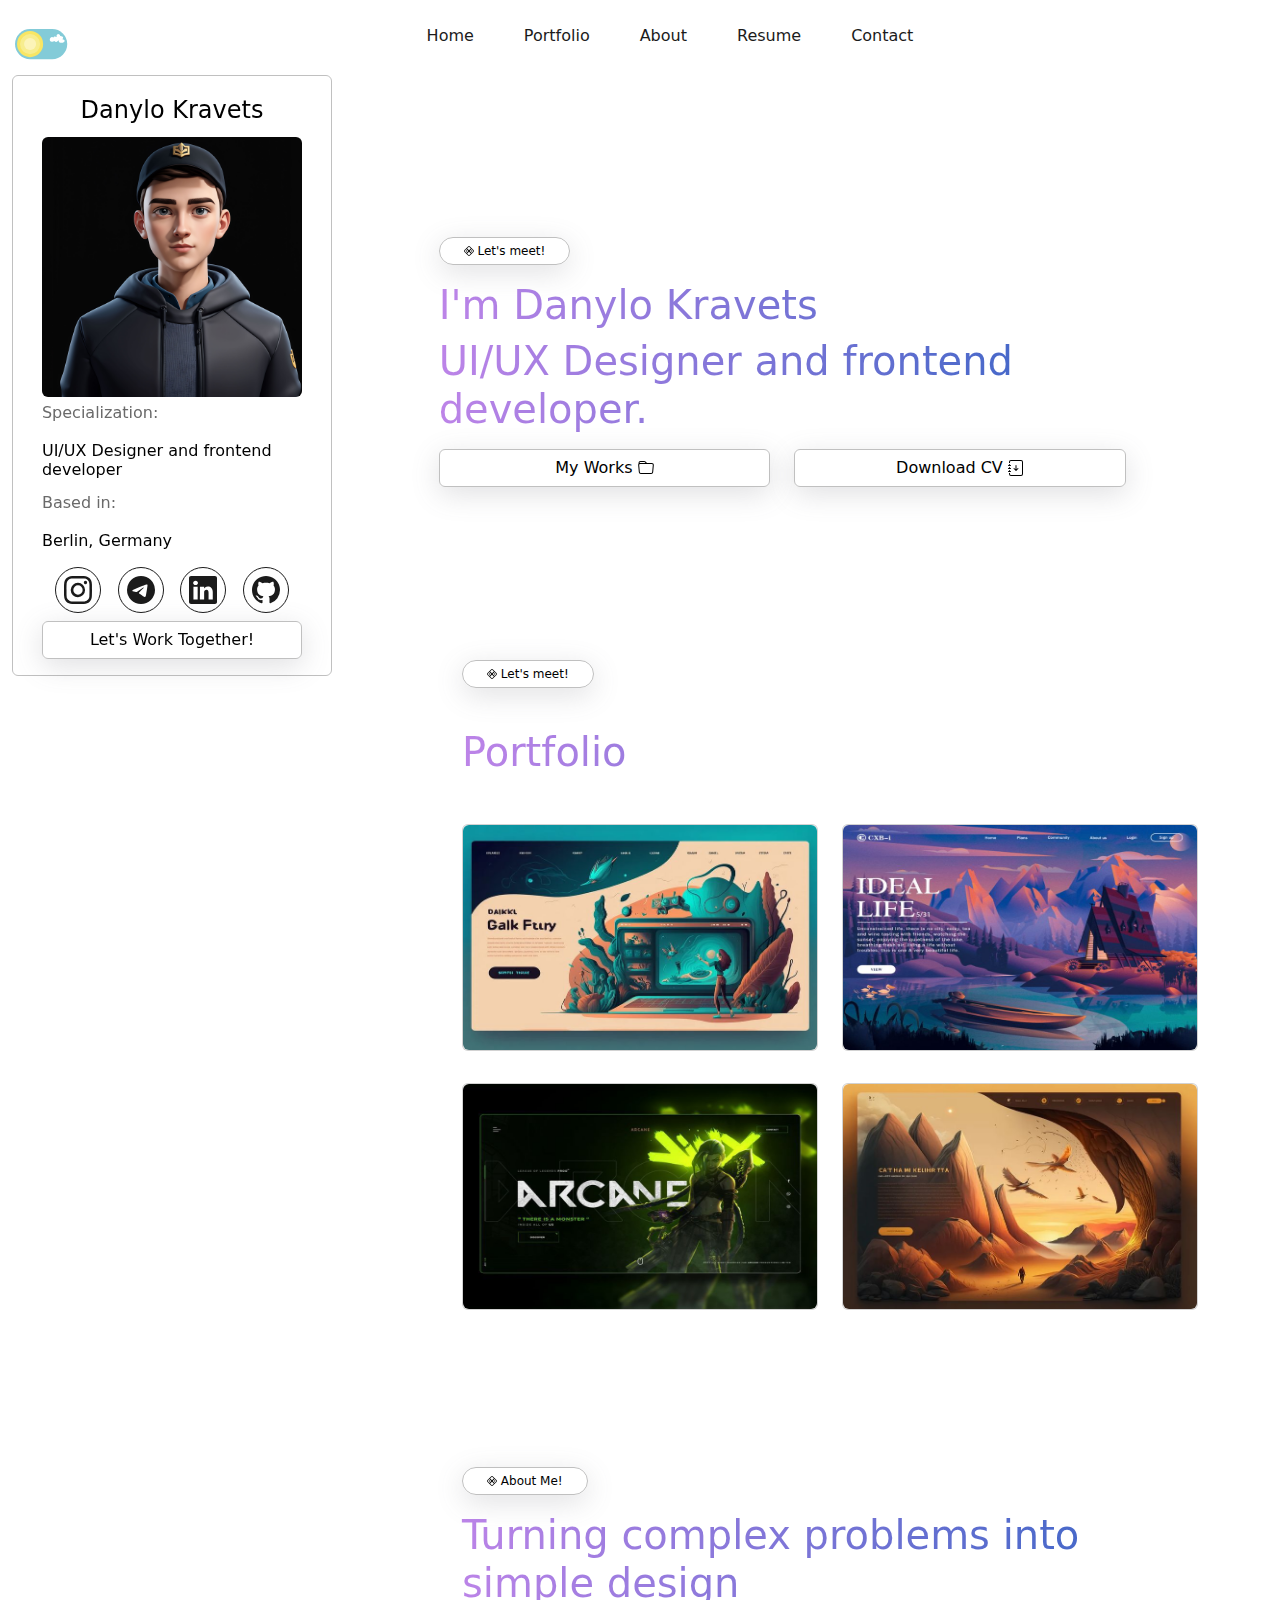
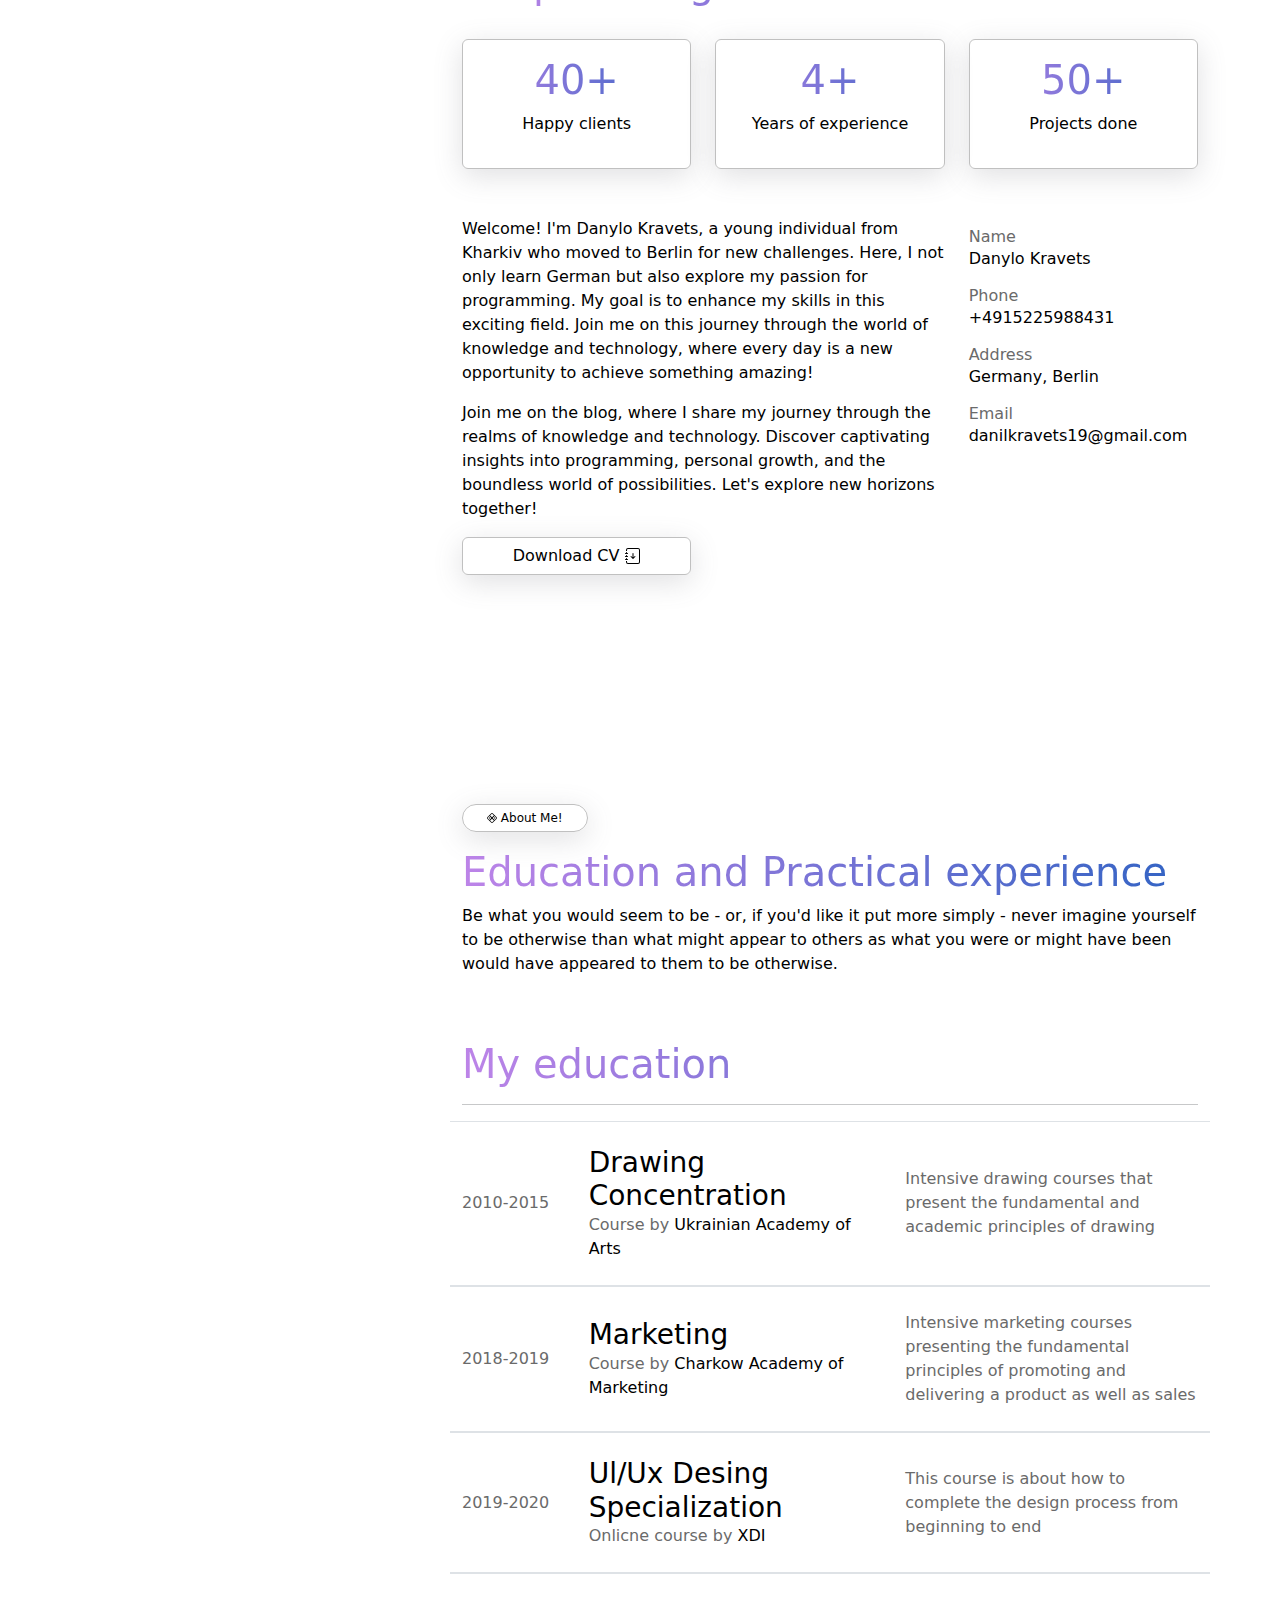
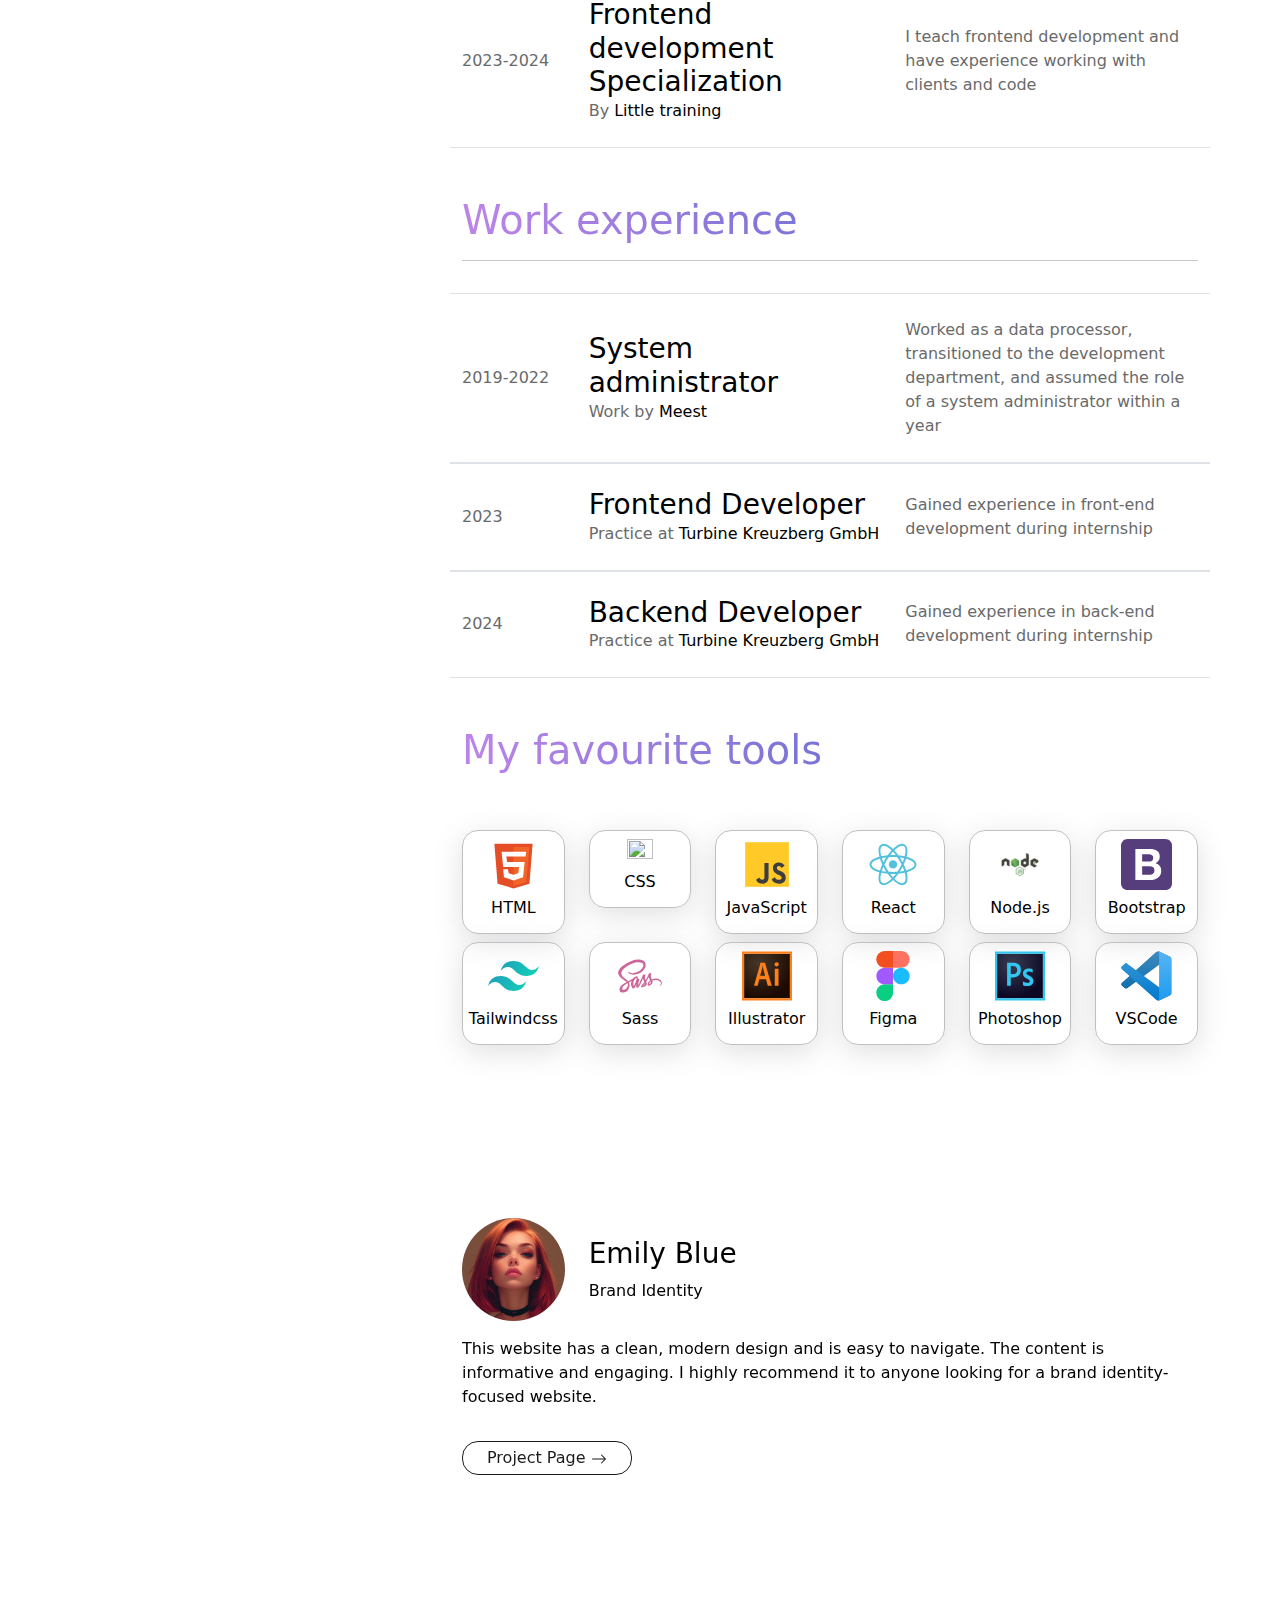
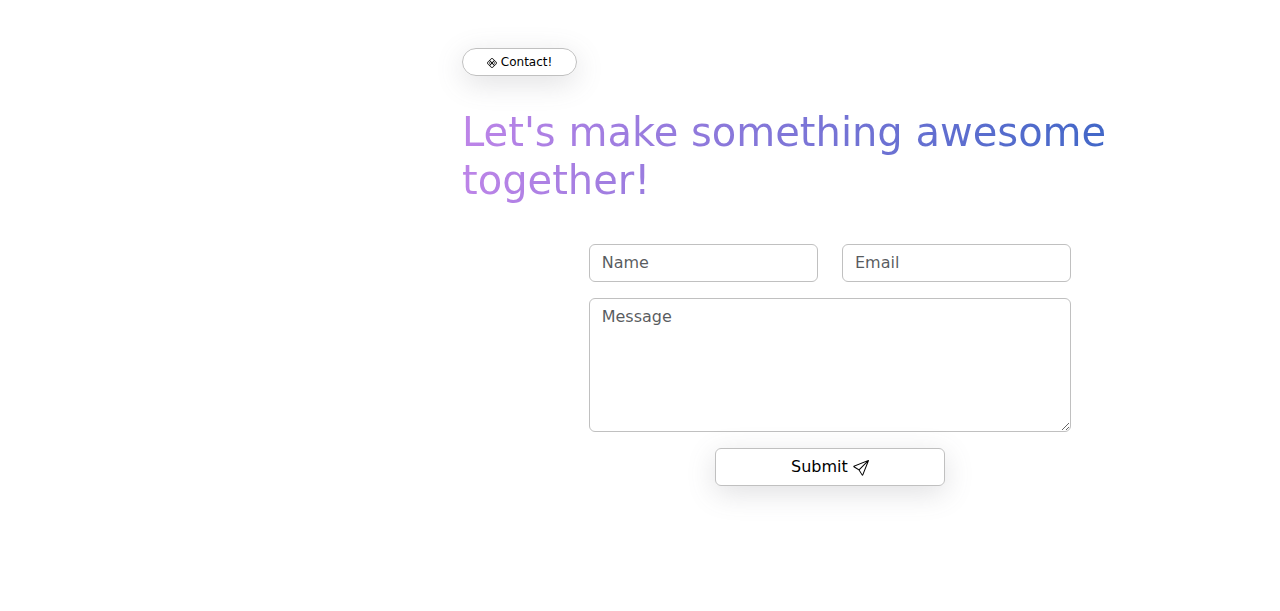
==== commit f32e71b9: "wrote a id of the Navbar with the given name" ====
--- a/app/HTML/index.html
+++ b/app/HTML/index.html
@@ -229,21 +229,27 @@
           >
             <ul class="navbar-nav">
               <li class="nav-item text-center mx-2 rounded-2 nav-items-style">
-                <a class="nav-link mx-2" aria-current="page" href="#">Home</a>
+                <a class="nav-link mx-2" aria-current="page" href="#home"
+                  >Home</a
+                >
               </li>
               <li class="nav-item text-center mx-2 rounded-2 nav-items-style">
-                <a class="nav-link mx-2" aria-current="page" href="#"
+                <a class="nav-link mx-2" aria-current="page" href="#portfolio"
                   >Portfolio</a
                 >
               </li>
               <li class="nav-item text-center mx-2 rounded-2 nav-items-style">
-                <a class="nav-link mx-2" aria-current="page" href="#">About </a>
+                <a class="nav-link mx-2" aria-current="page" href="#about"
+                  >About
+                </a>
               </li>
               <li class="nav-item text-center mx-2 rounded-2 nav-items-style">
-                <a class="nav-link mx-2" aria-current="page" href="#">Resume</a>
+                <a class="nav-link mx-2" aria-current="page" href="#resume"
+                  >Resume</a
+                >
               </li>
               <li class="nav-item text-center mx-2 rounded-2 nav-items-style">
-                <a class="nav-link mx-2" aria-current="page" href="#"
+                <a class="nav-link mx-2" aria-current="page" href="#contact"
                   >Contact</a
                 >
               </li>
@@ -463,7 +469,7 @@
         class="scrollspy-example rounded-2"
         tabindex="0"
       >
-        <section class="portfolio">
+        <section id="portfolio" class="portfolio">
           <div class="container">
             <div class="row my-4 justify-content-end">
               <div class="col-lg-8 col-md-12">
--- a/app/CSS/index.css
+++ b/app/CSS/index.css
@@ -1,5 +1,5 @@
 section {
-  margin: 25px 0;
+  margin: 125px 0;
 }
 
 .fixed-card {
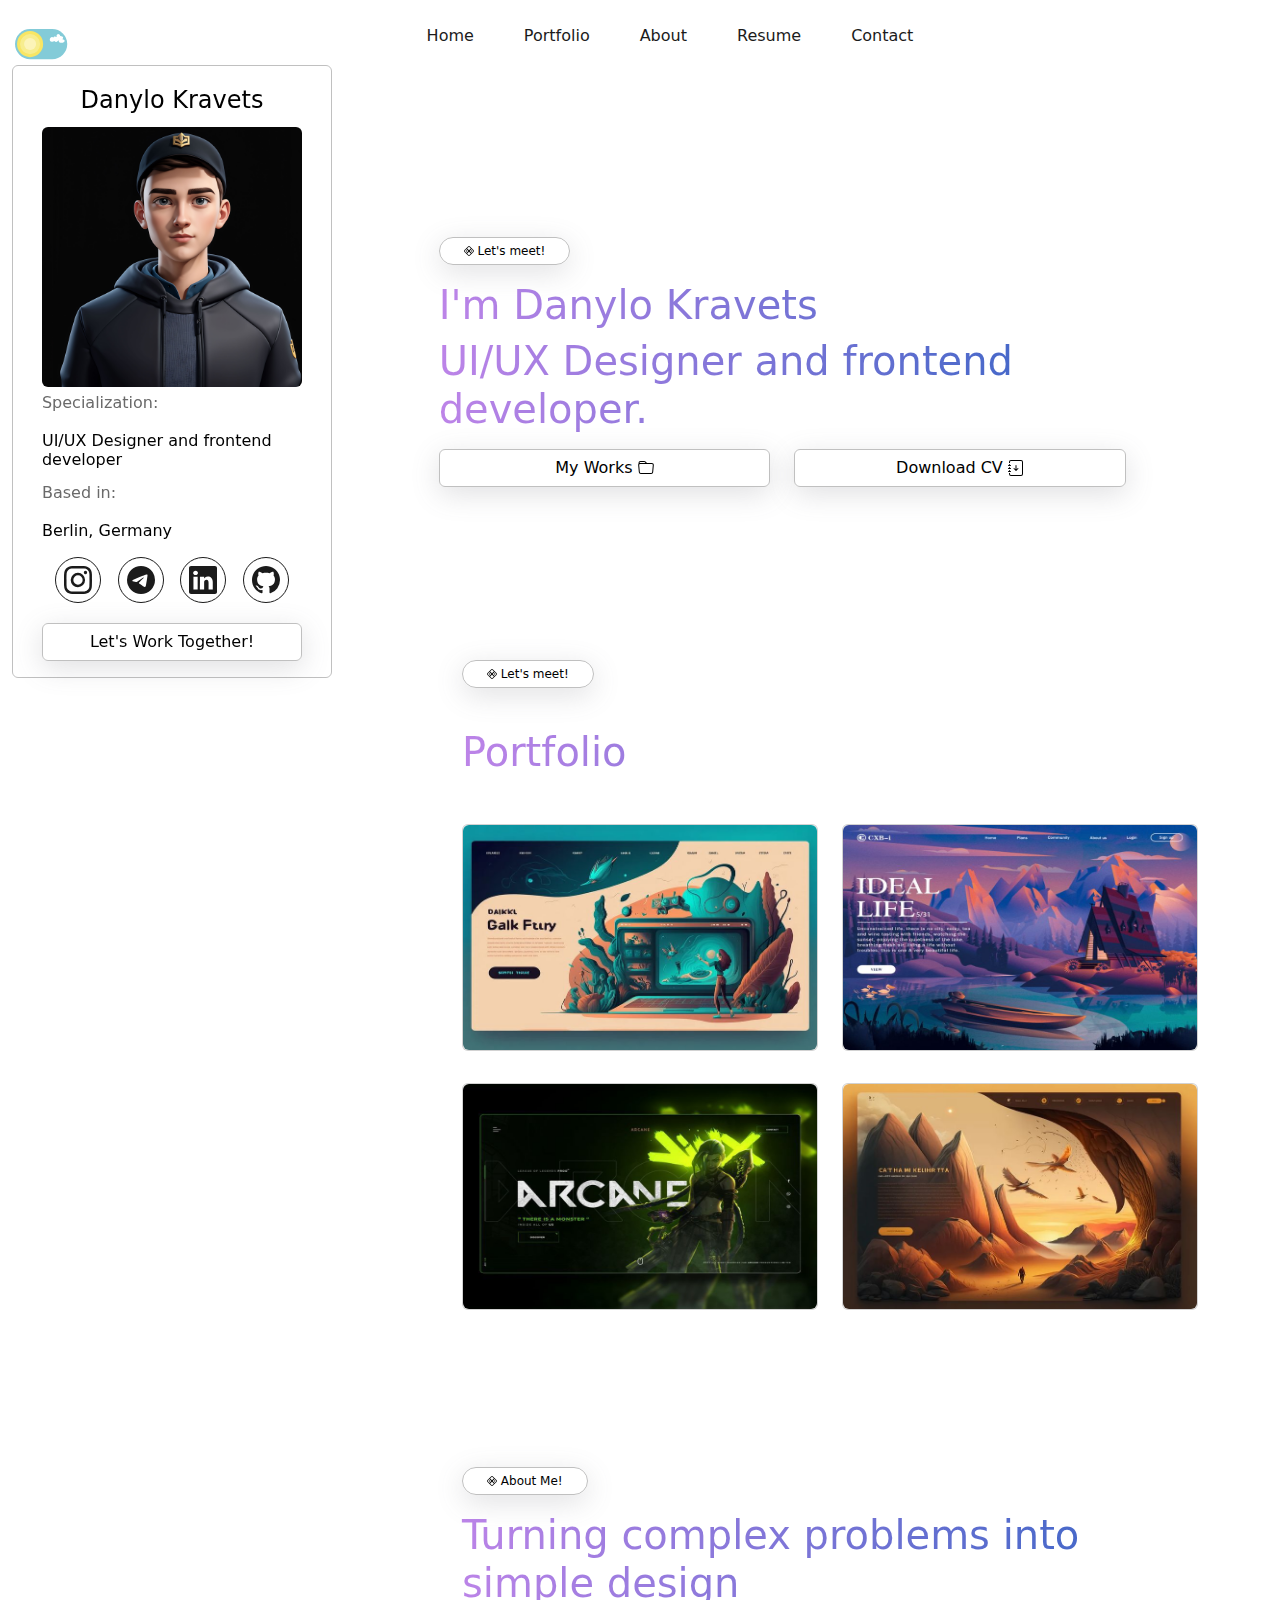
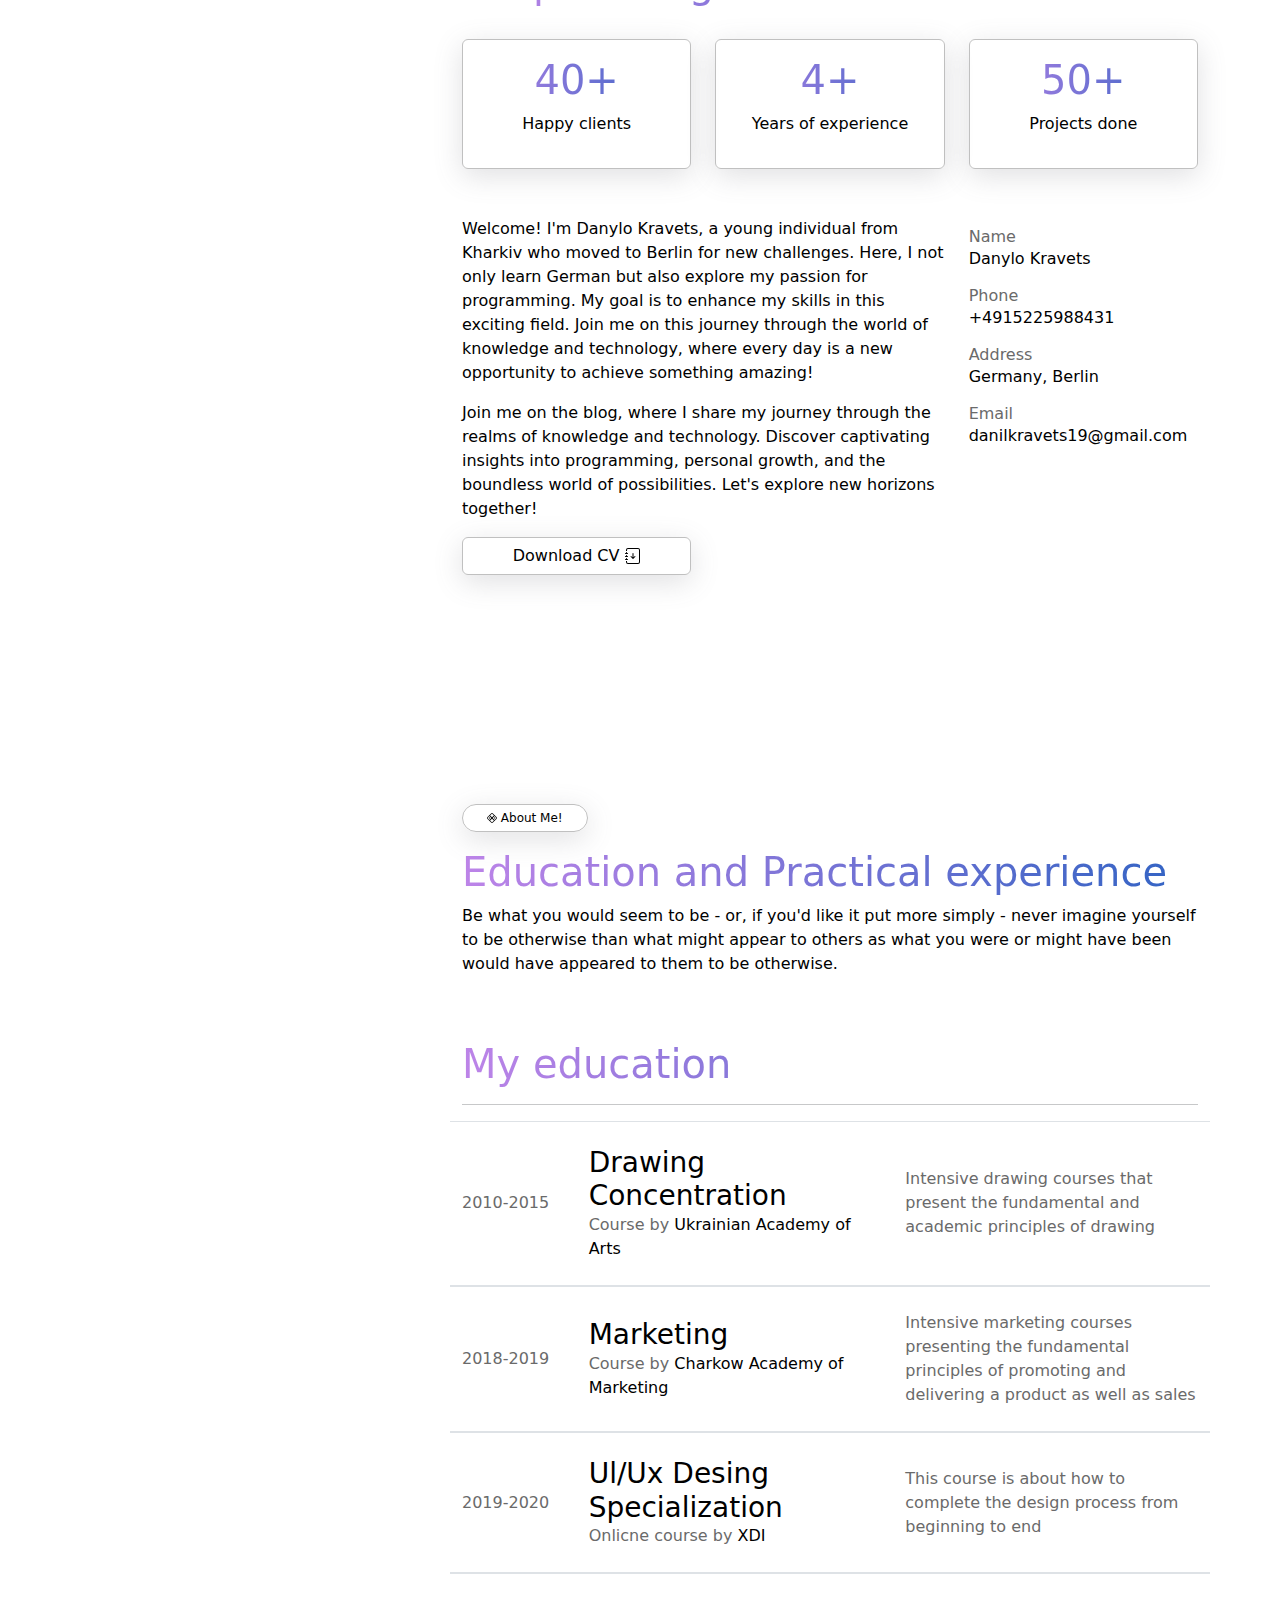
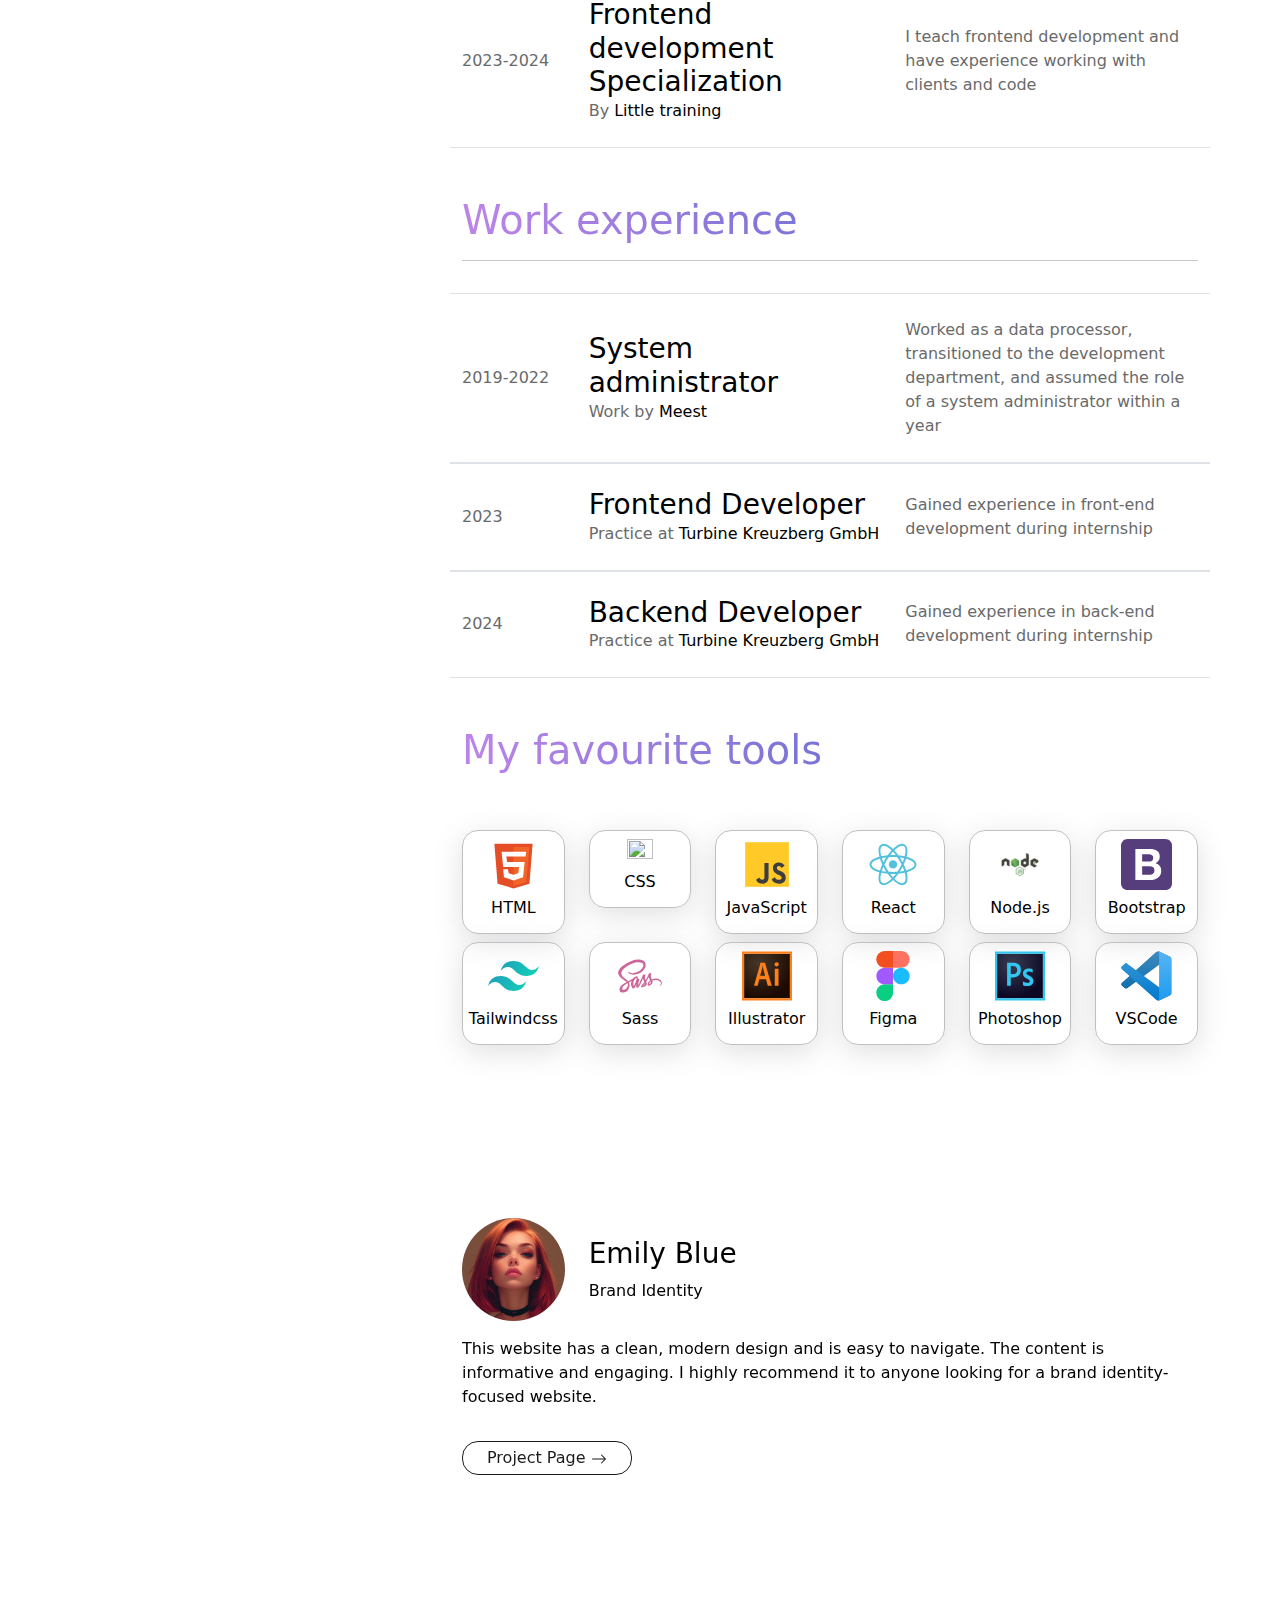
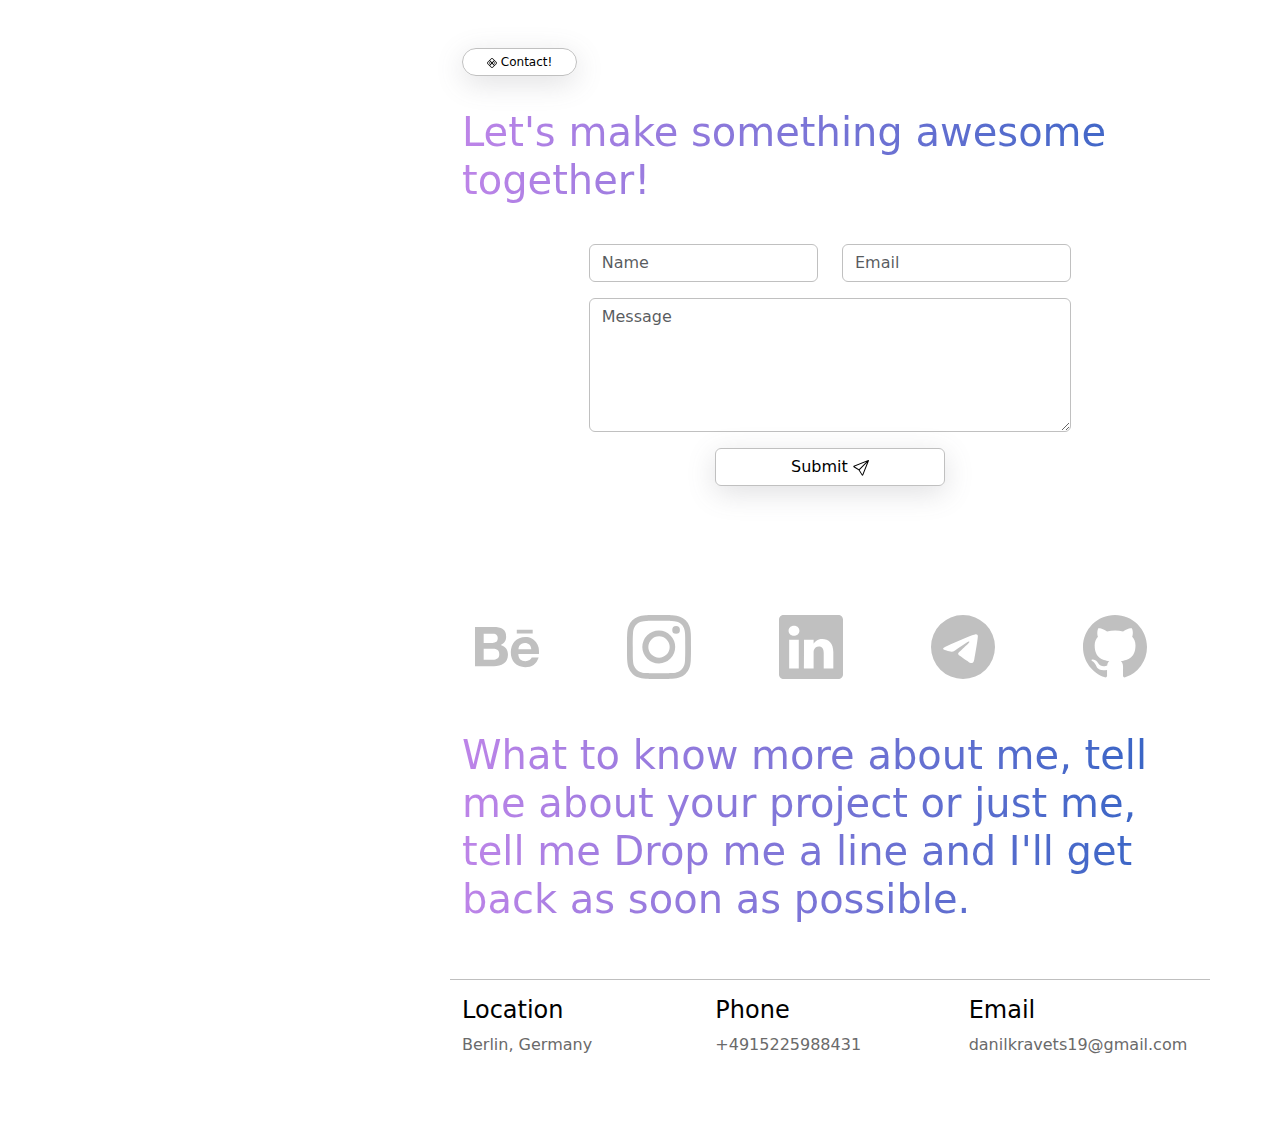
==== commit cd2aef80: "update data" ====
--- a/app/HTML/index.html
+++ b/app/HTML/index.html
@@ -366,11 +366,13 @@
                       </div>
                     </div>
                   </div>
-                  <div class="row justify-content-center mt-1">
+                  <div class="row justify-content-center mt-3">
                     <div class="col-11">
-                      <button class="btn btn-style w-100">
-                        Let's Work Together!
-                      </button>
+                      <a href="#contact">
+                        <button class="btn btn-style w-100">
+                          Let's Work Together!
+                        </button>
+                      </a>
                     </div>
                   </div>
                 </div>
@@ -433,28 +435,30 @@
                   </a>
                 </div>
                 <div class="col-lg-5 col-md-6 col-sm-12 my-2">
-                  <button class="btn btn-style w-100">
-                    Download CV
-                    <svg
-                      xmlns="http://www.w3.org/2000/svg"
-                      width="16"
-                      height="16"
-                      fill="currentColor"
-                      class="bi bi-journal-arrow-down"
-                      viewBox="0 0 16 16"
-                    >
-                      <path
-                        fill-rule="evenodd"
-                        d="M8 5a.5.5 0 0 1 .5.5v3.793l1.146-1.147a.5.5 0 0 1 .708.708l-2 2a.5.5 0 0 1-.708 0l-2-2a.5.5 0 1 1 .708-.708L7.5 9.293V5.5A.5.5 0 0 1 8 5"
-                      />
-                      <path
-                        d="M3 0h10a2 2 0 0 1 2 2v12a2 2 0 0 1-2 2H3a2 2 0 0 1-2-2v-1h1v1a1 1 0 0 0 1 1h10a1 1 0 0 0 1-1V2a1 1 0 0 0-1-1H3a1 1 0 0 0-1 1v1H1V2a2 2 0 0 1 2-2"
-                      />
-                      <path
-                        d="M1 5v-.5a.5.5 0 0 1 1 0V5h.5a.5.5 0 0 1 0 1h-2a.5.5 0 0 1 0-1zm0 3v-.5a.5.5 0 0 1 1 0V8h.5a.5.5 0 0 1 0 1h-2a.5.5 0 0 1 0-1zm0 3v-.5a.5.5 0 0 1 1 0v.5h.5a.5.5 0 0 1 0 1h-2a.5.5 0 0 1 0-1z"
-                      />
-                    </svg>
-                  </button>
+                  <a href="/assets/Documents/Lebenslauf_Kravets.pdf">
+                    <button class="btn btn-style w-100">
+                      Download CV
+                      <svg
+                        xmlns="http://www.w3.org/2000/svg"
+                        width="16"
+                        height="16"
+                        fill="currentColor"
+                        class="bi bi-journal-arrow-down"
+                        viewBox="0 0 16 16"
+                      >
+                        <path
+                          fill-rule="evenodd"
+                          d="M8 5a.5.5 0 0 1 .5.5v3.793l1.146-1.147a.5.5 0 0 1 .708.708l-2 2a.5.5 0 0 1-.708 0l-2-2a.5.5 0 1 1 .708-.708L7.5 9.293V5.5A.5.5 0 0 1 8 5"
+                        />
+                        <path
+                          d="M3 0h10a2 2 0 0 1 2 2v12a2 2 0 0 1-2 2H3a2 2 0 0 1-2-2v-1h1v1a1 1 0 0 0 1 1h10a1 1 0 0 0 1-1V2a1 1 0 0 0-1-1H3a1 1 0 0 0-1 1v1H1V2a2 2 0 0 1 2-2"
+                        />
+                        <path
+                          d="M1 5v-.5a.5.5 0 0 1 1 0V5h.5a.5.5 0 0 1 0 1h-2a.5.5 0 0 1 0-1zm0 3v-.5a.5.5 0 0 1 1 0V8h.5a.5.5 0 0 1 0 1h-2a.5.5 0 0 1 0-1zm0 3v-.5a.5.5 0 0 1 1 0v.5h.5a.5.5 0 0 1 0 1h-2a.5.5 0 0 1 0-1z"
+                        />
+                      </svg>
+                    </button>
+                  </a>
                 </div>
               </div>
             </div>
@@ -603,28 +607,30 @@
                     </p>
                     <div class="row my-3">
                       <div class="col-lg-6 col-md-8 col-sm-10">
-                        <button class="btn btn-style w-100">
-                          Download CV
-                          <svg
-                            xmlns="http://www.w3.org/2000/svg"
-                            width="16"
-                            height="16"
-                            fill="currentColor"
-                            class="bi bi-journal-arrow-down"
-                            viewBox="0 0 16 16"
-                          >
-                            <path
-                              fill-rule="evenodd"
-                              d="M8 5a.5.5 0 0 1 .5.5v3.793l1.146-1.147a.5.5 0 0 1 .708.708l-2 2a.5.5 0 0 1-.708 0l-2-2a.5.5 0 1 1 .708-.708L7.5 9.293V5.5A.5.5 0 0 1 8 5"
-                            />
-                            <path
-                              d="M3 0h10a2 2 0 0 1 2 2v12a2 2 0 0 1-2 2H3a2 2 0 0 1-2-2v-1h1v1a1 1 0 0 0 1 1h10a1 1 0 0 0 1-1V2a1 1 0 0 0-1-1H3a1 1 0 0 0-1 1v1H1V2a2 2 0 0 1 2-2"
-                            />
-                            <path
-                              d="M1 5v-.5a.5.5 0 0 1 1 0V5h.5a.5.5 0 0 1 0 1h-2a.5.5 0 0 1 0-1zm0 3v-.5a.5.5 0 0 1 1 0V8h.5a.5.5 0 0 1 0 1h-2a.5.5 0 0 1 0-1zm0 3v-.5a.5.5 0 0 1 1 0v.5h.5a.5.5 0 0 1 0 1h-2a.5.5 0 0 1 0-1z"
-                            />
-                          </svg>
-                        </button>
+                        <a href="/assets/Documents/Lebenslauf_Kravets.pdf">
+                          <button class="btn btn-style w-100">
+                            Download CV
+                            <svg
+                              xmlns="http://www.w3.org/2000/svg"
+                              width="16"
+                              height="16"
+                              fill="currentColor"
+                              class="bi bi-journal-arrow-down"
+                              viewBox="0 0 16 16"
+                            >
+                              <path
+                                fill-rule="evenodd"
+                                d="M8 5a.5.5 0 0 1 .5.5v3.793l1.146-1.147a.5.5 0 0 1 .708.708l-2 2a.5.5 0 0 1-.708 0l-2-2a.5.5 0 1 1 .708-.708L7.5 9.293V5.5A.5.5 0 0 1 8 5"
+                              />
+                              <path
+                                d="M3 0h10a2 2 0 0 1 2 2v12a2 2 0 0 1-2 2H3a2 2 0 0 1-2-2v-1h1v1a1 1 0 0 0 1 1h10a1 1 0 0 0 1-1V2a1 1 0 0 0-1-1H3a1 1 0 0 0-1 1v1H1V2a2 2 0 0 1 2-2"
+                              />
+                              <path
+                                d="M1 5v-.5a.5.5 0 0 1 1 0V5h.5a.5.5 0 0 1 0 1h-2a.5.5 0 0 1 0-1zm0 3v-.5a.5.5 0 0 1 1 0V8h.5a.5.5 0 0 1 0 1h-2a.5.5 0 0 1 0-1zm0 3v-.5a.5.5 0 0 1 1 0v.5h.5a.5.5 0 0 1 0 1h-2a.5.5 0 0 1 0-1z"
+                              />
+                            </svg>
+                          </button>
+                        </a>
                       </div>
                     </div>
                   </div>
@@ -865,7 +871,118 @@
         </section>
       </div>
     </main>
-    <footer class="footer"></footer>
+    <footer class="footer">
+      <section id="footer">
+        <div class="container">
+          <div
+            class="row justify-content-lg-end justify-content-center align-items-center"
+          >
+            <div class="col-lg-8 col-md-10 col-11">
+              <div class="row justify-content-around">
+                <div class="col-md-2 col-4 my-1 svg-fill">
+                  <svg
+                    xmlns="http://www.w3.org/2000/svg"
+                    width="64"
+                    height="64"
+                    fill=""
+                    class="bi bi-behance"
+                    viewBox="0 0 16 16"
+                  >
+                    <path
+                      d="M4.654 3c.461 0 .887.035 1.278.14.39.07.711.216.996.391s.497.426.641.747c.14.32.216.711.216 1.137 0 .496-.106.922-.356 1.242-.215.32-.566.606-.997.817.606.176 1.067.496 1.348.922s.461.957.461 1.563c0 .496-.105.922-.285 1.278a2.3 2.3 0 0 1-.782.887c-.32.215-.711.39-1.137.496a5.3 5.3 0 0 1-1.278.176L0 12.803V3zm-.285 3.978c.39 0 .71-.105.957-.285.246-.18.355-.497.355-.887 0-.216-.035-.426-.105-.567a1 1 0 0 0-.32-.355 1.8 1.8 0 0 0-.461-.176c-.176-.035-.356-.035-.567-.035H2.17v2.31c0-.005 2.2-.005 2.2-.005zm.105 4.193c.215 0 .426-.035.606-.07.176-.035.356-.106.496-.216s.25-.215.356-.39c.07-.176.14-.391.14-.641 0-.496-.14-.852-.426-1.102-.285-.215-.676-.32-1.137-.32H2.17v2.734h2.305zm6.858-.035q.428.427 1.278.426c.39 0 .746-.106 1.032-.286q.426-.32.53-.64h1.74c-.286.851-.712 1.457-1.278 1.848-.566.355-1.243.566-2.06.566a4.1 4.1 0 0 1-1.527-.285 2.8 2.8 0 0 1-1.137-.782 2.85 2.85 0 0 1-.712-1.172c-.175-.461-.25-.957-.25-1.528 0-.531.07-1.032.25-1.493.18-.46.426-.852.747-1.207.32-.32.711-.606 1.137-.782a4 4 0 0 1 1.493-.285c.606 0 1.137.105 1.598.355.46.25.817.532 1.102.958.285.39.496.851.641 1.348.07.496.105.996.07 1.563h-5.15c0 .58.21 1.11.496 1.396m2.24-3.732c-.25-.25-.642-.391-1.103-.391-.32 0-.566.07-.781.176s-.356.25-.496.39a.96.96 0 0 0-.25.497c-.036.175-.07.32-.07.46h3.196c-.07-.526-.25-.882-.497-1.132zm-3.127-3.728h3.978v.957h-3.978z"
+                    ></path>
+                  </svg>
+                </div>
+                <div class="col-md-2 col-4 my-1 svg-fill">
+                  <svg
+                    xmlns="http://www.w3.org/2000/svg"
+                    width="64"
+                    height="64"
+                    fill=""
+                    class="bi bi-instagram"
+                    viewBox="0 0 16 16"
+                  >
+                    <path
+                      d="M8 0C5.829 0 5.556.01 4.703.048 3.85.088 3.269.222 2.76.42a3.9 3.9 0 0 0-1.417.923A3.9 3.9 0 0 0 .42 2.76C.222 3.268.087 3.85.048 4.7.01 5.555 0 5.827 0 8.001c0 2.172.01 2.444.048 3.297.04.852.174 1.433.372 1.942.205.526.478.972.923 1.417.444.445.89.719 1.416.923.51.198 1.09.333 1.942.372C5.555 15.99 5.827 16 8 16s2.444-.01 3.298-.048c.851-.04 1.434-.174 1.943-.372a3.9 3.9 0 0 0 1.416-.923c.445-.445.718-.891.923-1.417.197-.509.332-1.09.372-1.942C15.99 10.445 16 10.173 16 8s-.01-2.445-.048-3.299c-.04-.851-.175-1.433-.372-1.941a3.9 3.9 0 0 0-.923-1.417A3.9 3.9 0 0 0 13.24.42c-.51-.198-1.092-.333-1.943-.372C10.443.01 10.172 0 7.998 0zm-.717 1.442h.718c2.136 0 2.389.007 3.232.046.78.035 1.204.166 1.486.275.373.145.64.319.92.599s.453.546.598.92c.11.281.24.705.275 1.485.039.843.047 1.096.047 3.231s-.008 2.389-.047 3.232c-.035.78-.166 1.203-.275 1.485a2.5 2.5 0 0 1-.599.919c-.28.28-.546.453-.92.598-.28.11-.704.24-1.485.276-.843.038-1.096.047-3.232.047s-2.39-.009-3.233-.047c-.78-.036-1.203-.166-1.485-.276a2.5 2.5 0 0 1-.92-.598 2.5 2.5 0 0 1-.6-.92c-.109-.281-.24-.705-.275-1.485-.038-.843-.046-1.096-.046-3.233s.008-2.388.046-3.231c.036-.78.166-1.204.276-1.486.145-.373.319-.64.599-.92s.546-.453.92-.598c.282-.11.705-.24 1.485-.276.738-.034 1.024-.044 2.515-.045zm4.988 1.328a.96.96 0 1 0 0 1.92.96.96 0 0 0 0-1.92m-4.27 1.122a4.109 4.109 0 1 0 0 8.217 4.109 4.109 0 0 0 0-8.217m0 1.441a2.667 2.667 0 1 1 0 5.334 2.667 2.667 0 0 1 0-5.334"
+                    ></path>
+                  </svg>
+                </div>
+                <div class="col-md-2 col-4 my-1 svg-fill">
+                  <svg
+                    xmlns="http://www.w3.org/2000/svg"
+                    width="64"
+                    height="64"
+                    fill=""
+                    class="bi bi-linkedin"
+                    viewBox="0 0 16 16"
+                  >
+                    <path
+                      d="M0 1.146C0 .513.526 0 1.175 0h13.65C15.474 0 16 .513 16 1.146v13.708c0 .633-.526 1.146-1.175 1.146H1.175C.526 16 0 15.487 0 14.854zm4.943 12.248V6.169H2.542v7.225zm-1.2-8.212c.837 0 1.358-.554 1.358-1.248-.015-.709-.52-1.248-1.342-1.248S2.4 3.226 2.4 3.934c0 .694.521 1.248 1.327 1.248zm4.908 8.212V9.359c0-.216.016-.432.08-.586.173-.431.568-.878 1.232-.878.869 0 1.216.662 1.216 1.634v3.865h2.401V9.25c0-2.22-1.184-3.252-2.764-3.252-1.274 0-1.845.7-2.165 1.193v.025h-.016l.016-.025V6.169h-2.4c.03.678 0 7.225 0 7.225z"
+                    ></path>
+                  </svg>
+                </div>
+                <div class="col-md-2 col-4 my-1 svg-fill">
+                  <svg
+                    xmlns="http://www.w3.org/2000/svg"
+                    width="64"
+                    height="64"
+                    fill=""
+                    class="bi bi-telegram"
+                    viewBox="0 0 16 16"
+                  >
+                    <path
+                      d="M16 8A8 8 0 1 1 0 8a8 8 0 0 1 16 0M8.287 5.906q-1.168.486-4.666 2.01-.567.225-.595.442c-.03.243.275.339.69.47l.175.055c.408.133.958.288 1.243.294q.39.01.868-.32 3.269-2.206 3.374-2.23c.05-.012.12-.026.166.016s.042.12.037.141c-.03.129-1.227 1.241-1.846 1.817-.193.18-.33.307-.358.336a8 8 0 0 1-.188.186c-.38.366-.664.64.015 1.088.327.216.589.393.85.571.284.194.568.387.936.629q.14.092.27.187c.331.236.63.448.997.414.214-.02.435-.22.547-.82.265-1.417.786-4.486.906-5.751a1.4 1.4 0 0 0-.013-.315.34.34 0 0 0-.114-.217.53.53 0 0 0-.31-.093c-.3.005-.763.166-2.984 1.09"
+                    ></path>
+                  </svg>
+                </div>
+                <div class="col-md-2 col-4 my-1 svg-fill">
+                  <svg
+                    xmlns="http://www.w3.org/2000/svg"
+                    width="64"
+                    height="64"
+                    fill=""
+                    class="bi bi-github"
+                    viewBox="0 0 16 16"
+                  >
+                    <path
+                      d="M8 0C3.58 0 0 3.58 0 8c0 3.54 2.29 6.53 5.47 7.59.4.07.55-.17.55-.38 0-.19-.01-.82-.01-1.49-2.01.37-2.53-.49-2.69-.94-.09-.23-.48-.94-.82-1.13-.28-.15-.68-.52-.01-.53.63-.01 1.08.58 1.23.82.72 1.21 1.87.87 2.33.66.07-.52.28-.87.51-1.07-1.78-.2-3.64-.89-3.64-3.95 0-.87.31-1.59.82-2.15-.08-.2-.36-1.02.08-2.12 0 0 .67-.21 2.2.82.64-.18 1.32-.27 2-.27s1.36.09 2 .27c1.53-1.04 2.2-.82 2.2-.82.44 1.1.16 1.92.08 2.12.51.56.82 1.27.82 2.15 0 3.07-1.87 3.75-3.65 3.95.29.25.54.73.54 1.48 0 1.07-.01 1.93-.01 2.2 0 .21.15.46.55.38A8.01 8.01 0 0 0 16 8c0-4.42-3.58-8-8-8"
+                    ></path>
+                  </svg>
+                </div>
+              </div>
+              <div
+                class="row my-5 justify-content-lg-start justify-content-center"
+              >
+                <div class="col-12">
+                  <h1 class="title-text">
+                    What to know more about me, tell me about your project or
+                    just me, tell me Drop me a line and I'll get back as soon as
+                    possible.
+                  </h1>
+                </div>
+              </div>
+              <div
+                class="row justify-content-lg-around justify-content-center my-5"
+              >
+                <hr class="text-color" />
+                <div class="col-md-4 col-6">
+                  <h4 class="text-color">Location</h4>
+                  <p class="text-grei">Berlin, Germany</p>
+                </div>
+                <div class="col-md-4 col-6">
+                  <h4 class="text-color">Phone</h4>
+                  <p class="text-grei">+4915225988431</p>
+                </div>
+                <div class="col-md-4 col-6">
+                  <h4 class="text-color">Email</h4>
+                  <p class="text-grei">danilkravets19@gmail.com</p>
+                </div>
+              </div>
+            </div>
+          </div>
+        </div>
+      </section>
+    </footer>
 
     <!-- Bootstrap JavaScript -->
     <script
--- a/app/CSS/lightStyle.css
+++ b/app/CSS/lightStyle.css
@@ -12,6 +12,7 @@
   --fill-color-hover: #bd84e8;
   --icon-border-color: #1b1b1b;
   --fill-color: #1b1b1b;
+  --fill-color-footer: #c0c0c0;
   /* Button */
   --button-border-color: #c0c0c0;
   --button-border-color-hover: #1b1b1b;
@@ -129,74 +130,6 @@
   color: var(--text-color);
 }
 
-/* The switch - the box around the slider */
-#theme-toggle-button {
-  font-size: 12px;
-  position: relative;
-  display: inline-block;
-  width: 5em;
-  cursor: pointer;
+.svg-fill {
+  fill: var(--fill-color-footer);
 }
-
-/* Hide default HTML checkbox */
-#toggle {
-  opacity: 0;
-  width: 0;
-  height: 0;
-}
-
-#container,
-#patches,
-#stars,
-#button,
-#sun,
-#moon,
-#cloud {
-  transition-property: all;
-  transition-timing-function: cubic-bezier(0.4, 0, 0.2, 1);
-  transition-duration: 0.25s;
-}
-
-/* night sky background */
-#toggle:checked + svg #container {
-  fill: #2b4360;
-}
-
-/* move button to right when checked */
-#toggle:checked + svg #button {
-  transform: translate(28px, 2.333px);
-}
-
-/* show/hide sun and moon based on checkbox state */
-#sun {
-  opacity: 1;
-}
-
-#toggle:checked + svg #sun {
-  opacity: 0;
-}
-
-#moon {
-  opacity: 0;
-}
-
-#toggle:checked + svg #moon {
-  opacity: 1;
-}
-
-/* show or hide background items on checkbox state */
-#cloud {
-  opacity: 1;
-}
-
-#toggle:checked + svg #cloud {
-  opacity: 0;
-}
-
-#stars {
-  opacity: 0;
-}
-
-#toggle:checked + svg #stars {
-  opacity: 1;
-}
--- a/app/CSS/index.css
+++ b/app/CSS/index.css
@@ -5,7 +5,7 @@
 .fixed-card {
   position: -webkit-sticky;
   position: sticky;
-  top: 75px;
+  top: 65px;
   z-index: 1000;
 }
 
@@ -14,3 +14,79 @@
     position: static;
   }
 }
+
+#footer {
+  margin: 125px 0 0 0;
+}
+
+/* The switch - the box around the slider */
+#theme-toggle-button {
+  font-size: 12px;
+  position: relative;
+  display: inline-block;
+  width: 5em;
+  cursor: pointer;
+}
+
+/* Hide default HTML checkbox */
+#toggle {
+  opacity: 0;
+  width: 0;
+  height: 0;
+}
+
+#container,
+#patches,
+#stars,
+#button,
+#sun,
+#moon,
+#cloud {
+  transition-property: all;
+  transition-timing-function: cubic-bezier(0.4, 0, 0.2, 1);
+  transition-duration: 0.25s;
+}
+
+/* night sky background */
+#toggle:checked + svg #container {
+  fill: #2b4360;
+}
+
+/* move button to right when checked */
+#toggle:checked + svg #button {
+  transform: translate(28px, 2.333px);
+}
+
+/* show/hide sun and moon based on checkbox state */
+#sun {
+  opacity: 1;
+}
+
+#toggle:checked + svg #sun {
+  opacity: 0;
+}
+
+#moon {
+  opacity: 0;
+}
+
+#toggle:checked + svg #moon {
+  opacity: 1;
+}
+
+/* show or hide background items on checkbox state */
+#cloud {
+  opacity: 1;
+}
+
+#toggle:checked + svg #cloud {
+  opacity: 0;
+}
+
+#stars {
+  opacity: 0;
+}
+
+#toggle:checked + svg #stars {
+  opacity: 1;
+}
